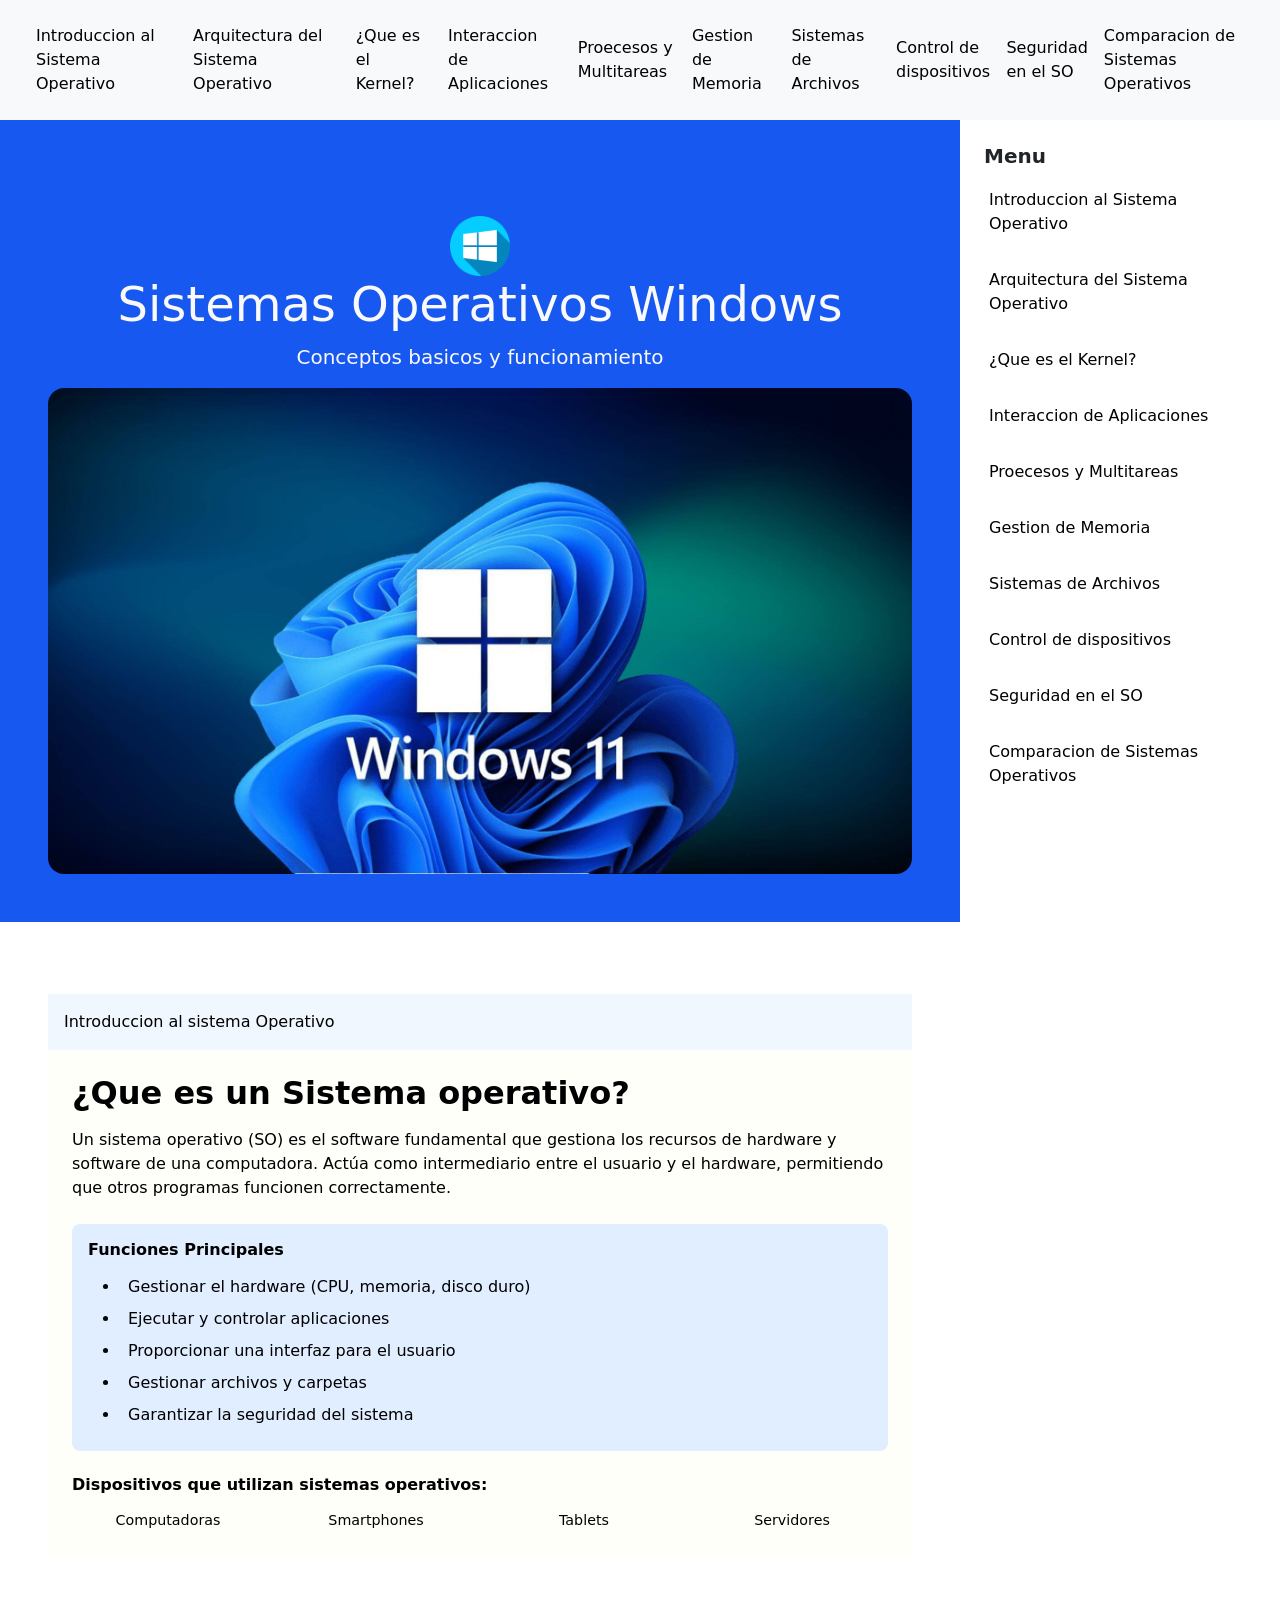
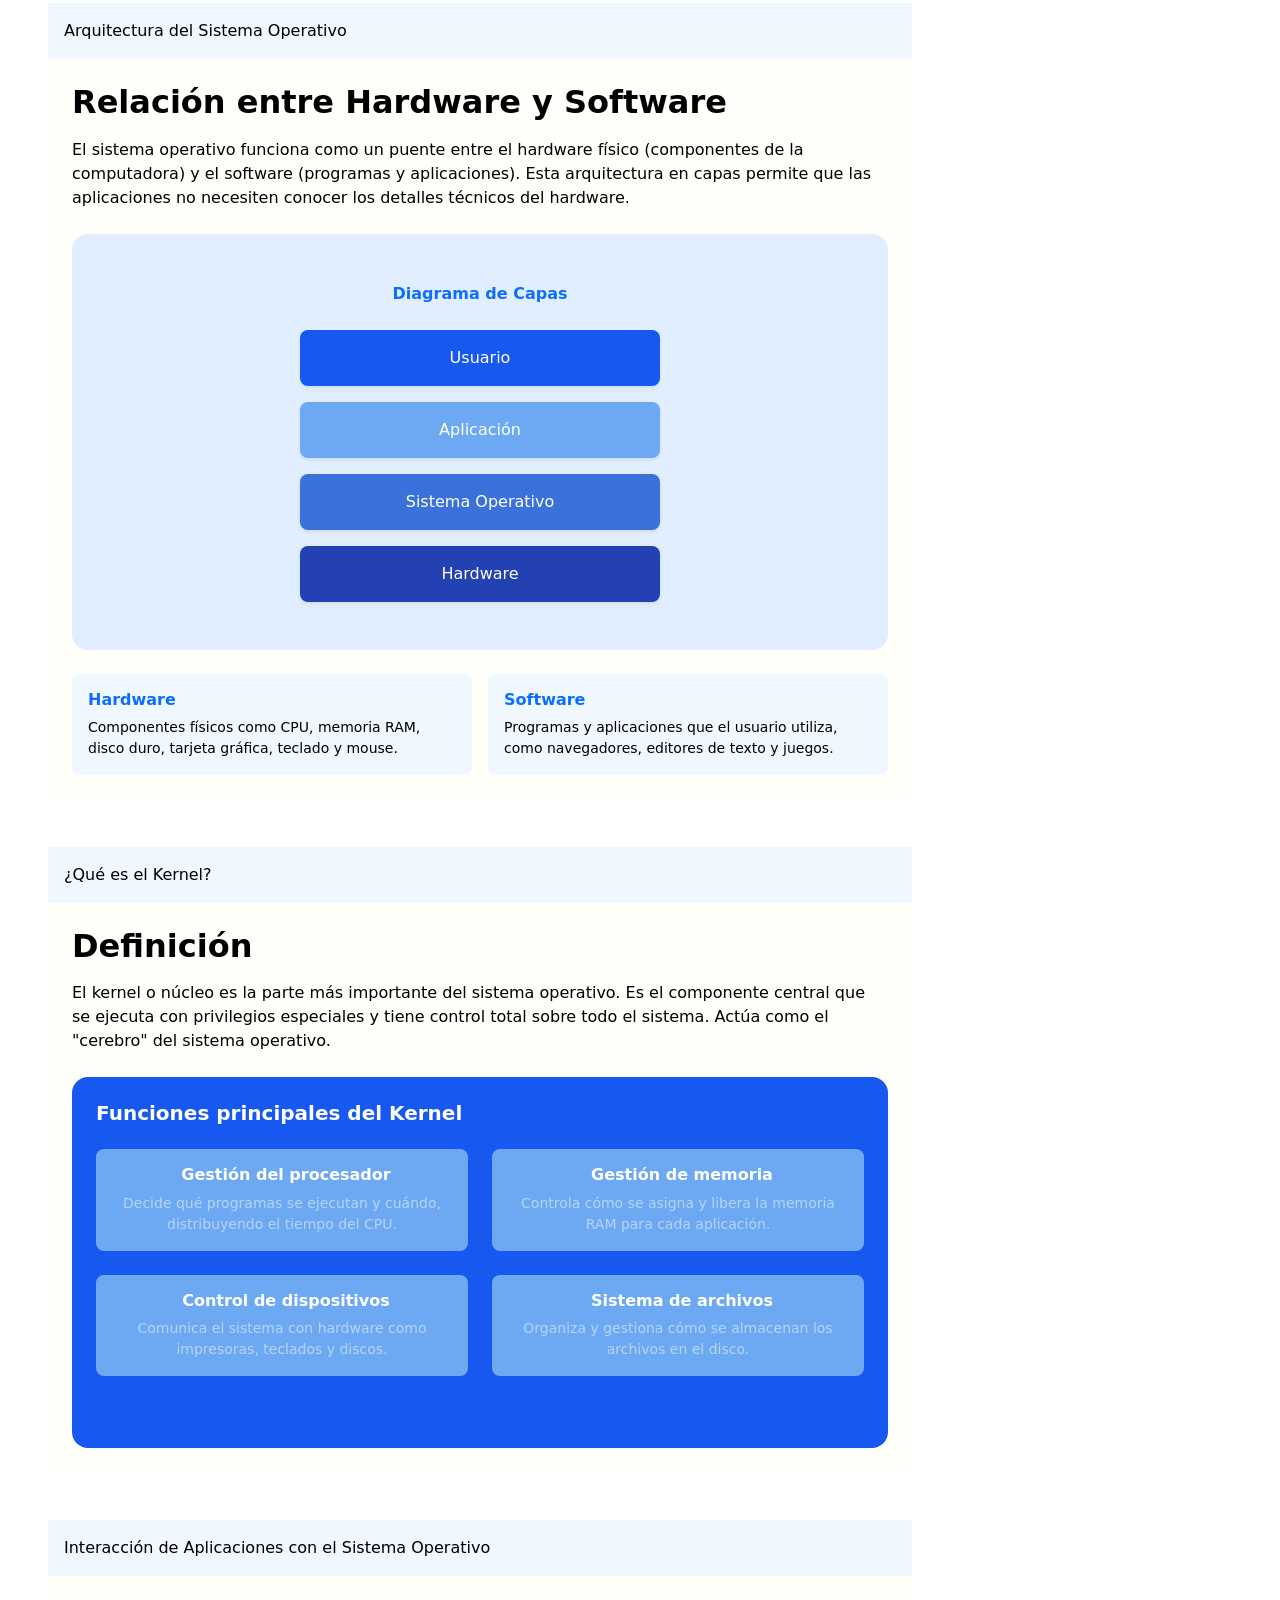
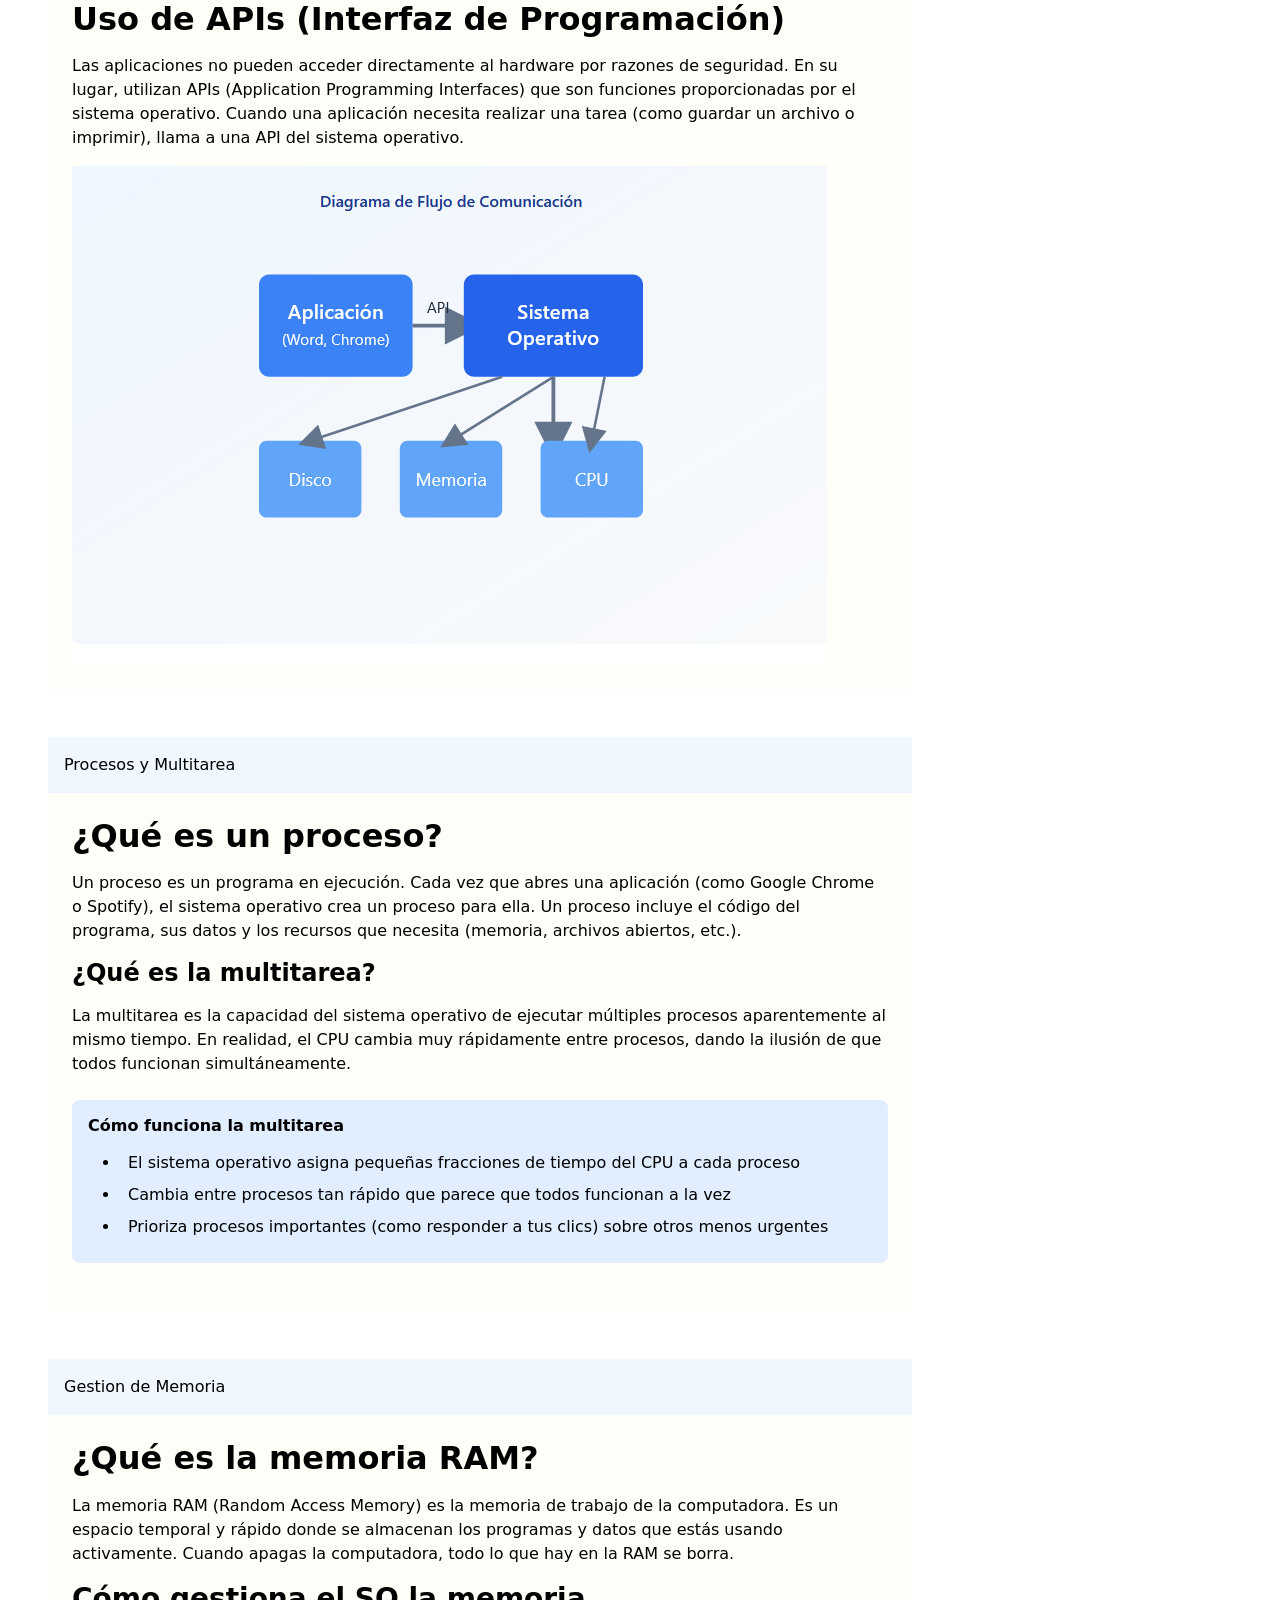
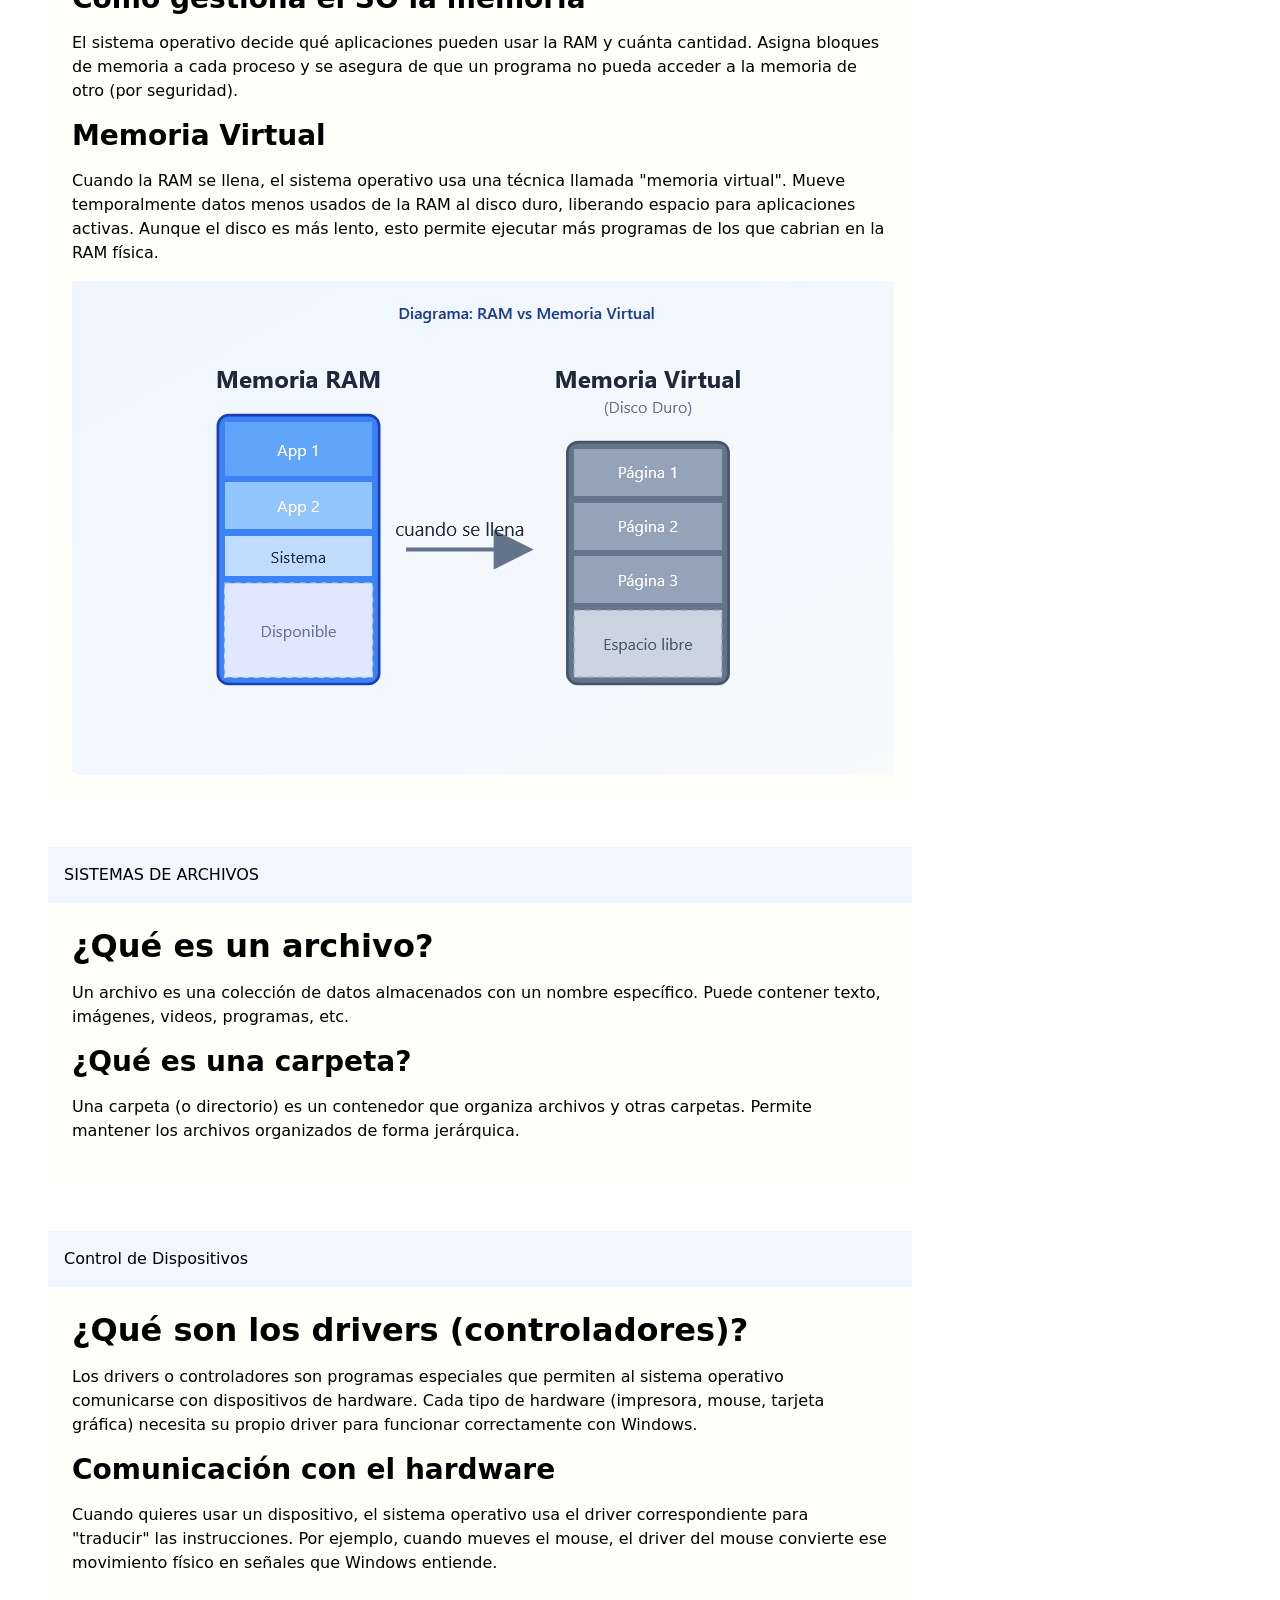
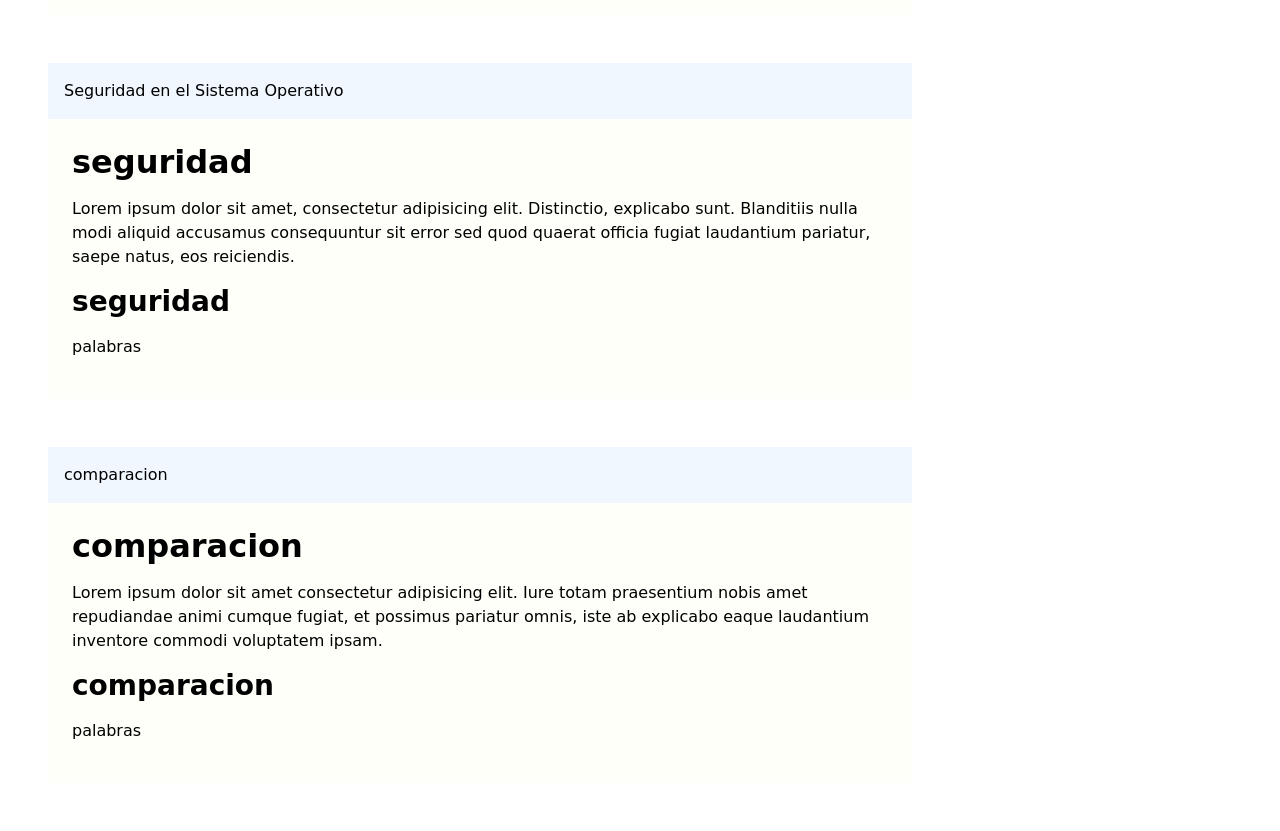
==== omega/index.html @ a830ed22 "Menus Se añadio un segundo menu para pantallas mas pequeñas" ====
<!doctype html>
<html lang="en">

<head>
    <meta charset="utf-8">
    <meta name="viewport" content="width=device-width, initial-scale=1">
    <title>Windows</title>
    <link rel="stylesheet" href="assets/bootstrap/css/bootstrap.min.css">
    <link rel="stylesheet" href="assets/css/main.css">
    <link rel="stylesheet" href="assets/aos/aos.css">
</head>

<body>

    <header>
        <nav id="navMobile" class="navbar navbar-expand-lg bg-body-tertiary">
            <div class="container-fluid">
                <a class="navbar-brand" href="#"></a>
                <button class="navbar-toggler" type="button" data-bs-toggle="collapse"
                    data-bs-target="#navbarNavAltMarkup" aria-controls="navbarNavAltMarkup" aria-expanded="false"
                    aria-label="Toggle navigation">
                    <span class="navbar-toggler-icon"></span>
                </button>
                <div class="collapse navbar-collapse" id="navbarNavAltMarkup">
                    <div class="navbar-nav">
                        <a class="nav-link custom-link" href="#introduccion">Introduccion al Sistema Operativo</a>
                        <a class=" nav-link custom-link" href="#arquitectura">Arquitectura del Sistema Operativo</a>
                        <a class="nav-link custom-link" href="#kernel">¿Que es el Kernel?</a>
                        <a class="nav-link custom-link" href="#Interaccion">Interaccion de Aplicaciones</a>
                        <a class="nav-link custom-link" href="#procesos">Proecesos y Multitareas</a>
                        <a class="nav-link custom-link" href="#gestion">Gestion de Memoria</a>
                        <a class="nav-link custom-link" href="#sistemas">Sistemas de Archivos</a>
                        <a class="nav-link custom-link" href="#control">Control de dispositivos</a>
                        <a class="nav-link custom-link" href="#seguridad">Seguridad en el SO</a>
                        <a class="nav-link custom-link" href="#comparacion">Comparacion de Sistemas Operativos</a>
                    </div>
                </div>
            </div>
        </nav>
    </header>

    <main>
        <section class="container-fluid p-0">
            <div class="row g-0">
                <div class="col-md-9">
                    <div class="main-content p-5">
                        <header class="mt-5 mb-3">
                            <img src="assets/img/icon-win11.png" width="60" alt="icono win11">
                            <h1 class="display-5 fw-normal">Sistemas Operativos Windows</h1>
                            <p class="lead">Conceptos basicos y funcionamiento</p>
                        </header>
                        <section>
                            <img src="assets/img/Titulo-win11.jpg" alt="Logotipo Windows 11"
                                class="img-fluid rounded-4">
                        </section>
                    </div>

                    <!--INTRODUCCION AL SISTEMA OPERATIVO-->
                    <div class="bg-white p-5">
                        <section id="introduccion" class="info-card rounded-4 mt-4" data-aos="fade-up">
                            <div class="card-header p-3">
                                <i class="bi bi-layers mb-2"></i><span class="fw-medium">Introduccion al sistema
                                    Operativo</span>
                            </div>

                            <div class="card-body p-4">
                                <h2 class="fw-bold mb-3">¿Que es un Sistema operativo?</h2>
                                <p>Un sistema operativo (SO) es el software fundamental que gestiona los recursos de
                                    hardware y software de una computadora. Actúa como intermediario entre el usuario y
                                    el
                                    hardware, permitiendo que otros programas funcionen correctamente.</p>

                                <div class="funciones-box rounded-3 p-3 my-4
                            ">
                                    <h3 class="h6 fw-bold">Funciones Principales</h3>
                                    <ul class="list mb-0 mt-3">
                                        <li class="mb-2"><i class="bi bi-circulo me-2"></i>Gestionar el hardware (CPU,
                                            memoria, disco duro)</li>
                                        <li class="mb-2"><i class="bi bi-circulo me-2"></i>Ejecutar y controlar
                                            aplicaciones
                                        </li>
                                        <li class="mb-2"><i class="bi bi-circulo me-2"></i>Proporcionar una interfaz
                                            para el
                                            usuario</li>
                                        <li class="mb-2"><i class="bi bi-circulo me-2"></i>Gestionar archivos y carpetas
                                        </li>
                                        <li class="mb-2"><i class="bi bi-circulo me-2"></i>Garantizar la seguridad del
                                            sistema</li>
                                    </ul>
                                </div>

                                <h3 class="h6 fw-bold mb-3">Dispositivos que utilizan sistemas operativos:</h3>
                                <div class="row g-3 text-center">
                                    <div class="col-3">
                                        <div class="device-card rounded-3">
                                            <i class="bi bi-pc-display"></i>
                                            <p class="small mb-0">Computadoras</p>
                                        </div>
                                    </div>

                                    <div class="col-3">
                                        <div class="device-card rounded-3">
                                            <i class="bi bi-bi-phoney"></i>
                                            <p class="small mb-0">Smartphones</p>
                                        </div>
                                    </div>

                                    <div class="col-3">
                                        <div class="device-card rounded-3">
                                            <i class="bi bi-bi-tablet"></i>
                                            <p class="small mb-0">Tablets</p>
                                        </div>
                                    </div>

                                    <div class="col-3">
                                        <div class="device-card rounded-3">
                                            <i class="bi bi-hdd-network"></i>
                                            <p class="small mb-0">Servidores</p>
                                        </div>
                                    </div>
                                </div>
                            </div>
                        </section>

                        <!--ARQUITECTURA DEL SISTEMA OPERATIVO-->
                        <section id="arquitectura" class="info-cad rounded-4 mt-5" data-aos="fade-down">
                            <div class="card-header p-3">
                                <i class="bi bi-cpu mb-2"></i>
                                <span class="fw-medium">Arquitectura del Sistema Operativo</span>
                            </div>

                            <div class="card-body p-4">
                                <h2 class="fw-bold mb-3">Relación entre Hardware y Software</h2>
                                <p>El sistema operativo funciona como un puente entre el hardware físico (componentes de
                                    la computadora) y el software (programas y aplicaciones). Esta arquitectura en capas
                                    permite que las aplicaciones no necesiten conocer los detalles técnicos del
                                    hardware.</p>

                                <div class="diagrama-box rounded-4 p-5 my-4 text-center">
                                    <p class="text-primary fw-bold mb-4">Diagrama de Capas</p>
                                    <div class="d-flex flex-column align-items-center">
                                        <div class="layer-box layer-usuario p-3 rounded-3 shadow-sm w-50">
                                            Usuario
                                        </div>
                                        <i class="bi bi-arrow-down my-2 fs-4 text-secondary"></i>

                                        <div class="layer-box layer-aplicacion p-3 rounded-3 shadow-sm w-50">
                                            Aplicación
                                        </div>
                                        <i class="bi bi-arrow-down my-2 fs-4 text-secondary"></i>

                                        <div class="layer-box layer-so p-3 rounded-3 shadow-sm w-50">
                                            Sistema Operativo
                                        </div>
                                        <i class="bi bi-arrow-down my-2 fs-4 text-secondary"></i>

                                        <div class="layer-box layer-hardware p-3 rounded-3 shadow-sm w-50">
                                            Hardware
                                        </div>
                                    </div>
                                </div>

                                <div class="row g-3">
                                    <div class="col-md-6">
                                        <div class="p-3 rounded-3 h-100" style="background-color: #f0f7ff;">
                                            <h4 class="h6 fw-bold text-primary">Hardware</h4>
                                            <p class="small mb-0">Componentes físicos como CPU, memoria RAM, disco duro,
                                                tarjeta gráfica, teclado y mouse.</p>
                                        </div>
                                    </div>
                                    <div class="col-md-6">
                                        <div class="p-3 rounded-3 h-100" style="background-color: #f0f7ff;">
                                            <h4 class="h6 fw-bold text-primary">Software</h4>
                                            <p class="small mb-0">Programas y aplicaciones que el usuario utiliza, como
                                                navegadores, editores de texto y juegos.</p>
                                        </div>
                                    </div>
                                </div>
                            </div>

                        </section>

                        <!--¿QUE ES EL KERNEL?-->
                        <section id="kernel" class="info-card rounded-4 mt-5" data-aos="fade-left">
                            <div class="card-header p-3">
                                <i class="bi bi-lightning-charge mb-2"></i>
                                <span class="fw-medium">¿Qué es el Kernel?</span>
                            </div>
                            <div class="card-body p-4">
                                <h2 class="fw-bold mb-3">Definición</h2>
                                <p>El kernel o núcleo es la parte más importante del sistema operativo. Es el componente
                                    central que se ejecuta con privilegios especiales y tiene control total sobre todo
                                    el sistema. Actúa como el "cerebro" del sistema operativo.</p>

                                <div class="kernel-container rounded-4 p-4 mt-4">
                                    <h3 class="h5 text-white fw-bold mb-4">Funciones principales del Kernel</h3>

                                    <div class="row g-4">
                                        <div class="col-md-6 mb-4">
                                            <div class="kernel-item rounded-3 p-3 h-100">
                                                <h4 class="h6 fw-bold text-white">
                                                    <i class="bi bi-wrench-adjustable me-2"></i>Gestión del procesador
                                                </h4>
                                                <p class="small text-white-50 mb-0">Decide qué programas se ejecutan y
                                                    cuándo, distribuyendo el tiempo del CPU.</p>
                                            </div>
                                        </div>


                                        <div class="col-md-6 mb-4">
                                            <div class="kernel-item rounded-3 p-3 h-100">
                                                <h4 class="h6 fw-bold text-white">
                                                    <i class="bi bi-memory me-2"></i>Gestión de memoria
                                                </h4>
                                                <p class="small text-white-50 mb-0">Controla cómo se asigna y libera
                                                    la memoria RAM para cada aplicación.</p>
                                            </div>
                                        </div>
                                    </div>

                                    <div class="row g-4">
                                        <div class="col-md-6 mb-4">
                                            <div class="kernel-item rounded-3 p-3 h-100">
                                                <h4 class="h6 fw-bold text-white">
                                                    <i class="bi bi-plug me-2"></i>Control de dispositivos
                                                </h4>
                                                <p class="small text-white-50 mb-0">Comunica el sistema con hardware
                                                    como impresoras, teclados y discos.</p>
                                            </div>
                                        </div>

                                        <div class="col-md-6 mb-4">
                                            <div class="kernel-item rounded-3 p-3 h-100">
                                                <h4 class="h6 fw-bold text-white">
                                                    <i class="bi bi-folder me-2"></i>Sistema de archivos
                                                </h4>
                                                <p class="small text-white-50 mb-0">Organiza y gestiona cómo se
                                                    almacenan los archivos en el disco.</p>
                                            </div>
                                        </div>
                                        <div>
                                        </div>
                                    </div>
                                </div>
                        </section>

                        <!--INTERACCION DE APLICACIONES-->
                        <section id="Interaccion" class="info-card rounded-4 mt-5" data-aos="fade-right">
                            <div class="card-header p-3">
                                <i class="bi bi-lightning-charge mb-2"></i>
                                <span class="fw-medium">Interacción de Aplicaciones con el Sistema Operativo</span>
                            </div>
                            <div class="card-body p-4">
                                <h2 class="fw-bold mb-3">Uso de APIs (Interfaz de Programación)</h2>
                                <p>Las aplicaciones no pueden acceder directamente al hardware por razones de seguridad.
                                    En su lugar, utilizan APIs (Application Programming Interfaces) que son funciones
                                    proporcionadas por el sistema operativo. Cuando una aplicación necesita realizar una
                                    tarea (como guardar un archivo o imprimir), llama a una API del sistema operativo.
                                </p>
                                <img src="assets/img/Diagrama.png" alt="Diagrama de flujo">
                            </div>
                        </section>

                        <!--PROCESOS Y MULTITAREAS-->
                        <section id="procesos" class="info-card rounded-4 mt-5" data-aos="fade-up">
                            <div class="card-header p-3">
                                <i class="bi bi-lightning-charge mb-2"></i>
                                <span class="fw-medium">Procesos y Multitarea</span>
                            </div>
                            <div class="card-body p-4">
                                <h2 class="fw-bold mb-3">¿Qué es un proceso?</h2>
                                <p>Un proceso es un programa en ejecución. Cada vez que abres una aplicación (como
                                    Google Chrome o Spotify), el sistema operativo crea un proceso para ella. Un proceso
                                    incluye el código del programa, sus datos y los recursos que necesita (memoria,
                                    archivos abiertos, etc.).
                                </p>
                                <h2 class="h4 fw-bold mb-3">¿Qué es la multitarea?</h2>
                                <p>La multitarea es la capacidad del sistema operativo de ejecutar múltiples procesos
                                    aparentemente al mismo tiempo. En realidad, el CPU cambia muy rápidamente entre
                                    procesos, dando la ilusión de que todos funcionan simultáneamente.
                                </p>
                                <div class="funciones-box rounded-3 p-3 my-4
                            ">
                                    <h3 class="h6 fw-bold">Cómo funciona la multitarea</h3>
                                    <ul class="list mb-0 mt-3">
                                        <li class="mb-2"><i class="bi bi-circulo me-2"></i>El sistema operativo asigna
                                            pequeñas fracciones de tiempo del CPU a cada proceso</li>
                                        <li class="mb-2"><i class="bi bi-circulo me-2"></i>Cambia entre procesos tan
                                            rápido que parece que todos funcionan a la vez
                                        </li>
                                        <li class="mb-2"><i class="bi bi-circulo me-2"></i>Prioriza procesos importantes
                                            (como responder a tus clics) sobre otros menos urgentes</li>
                                    </ul>
                                </div>
                            </div>
                        </section>

                        <!--GESTION DE MEMORIA-->
                        <section id="gestion" class="info-card rounded-4 mt-5" data-aos="fade-down">
                            <div class="card-header p-3">
                                <i class="bi bi-lightning-charge mb-2"></i>
                                <span class="fw-medium">Gestion de Memoria</span>
                            </div>

                            <div class="card-body p-4">
                                <h2 class="fw-bold mb-3">¿Qué es la memoria RAM?</h2>
                                <p>La memoria RAM (Random Access Memory) es la memoria de trabajo de la computadora. Es
                                    un espacio temporal y rápido donde se almacenan los programas y datos que estás
                                    usando activamente. Cuando apagas la computadora, todo lo que hay en la RAM se
                                    borra.
                                </p>
                                <h2 class=" h3 fw-bold mb-3">Cómo gestiona el SO la memoria</h2>
                                <p>El sistema operativo decide qué aplicaciones pueden usar la RAM y cuánta cantidad.
                                    Asigna bloques de memoria a cada proceso y se asegura de que un programa no pueda
                                    acceder a la memoria de otro (por seguridad).
                                </p>
                                <h2 class=" h3 fw-bold mb-3">Memoria Virtual</h2>
                                <p>Cuando la RAM se llena, el sistema operativo usa una técnica llamada "memoria
                                    virtual". Mueve temporalmente datos menos usados de la RAM al disco duro, liberando
                                    espacio para aplicaciones activas. Aunque el disco es más lento, esto permite
                                    ejecutar más programas de los que cabrian en la RAM física.</p>
                                <img src="assets/img/Diagrama de ram.png" alt="Diagrama de ram vs memoria virtual">
                            </div>

                        </section>

                        <!--SISTEMAS DE ARCHIVOS-->
                        <section id="sistemas" class="info-card rounded-4 mt-5" data-aos="fade-left">
                            <div class="card-header p-3">
                                <i class="bi bi-lightning-charge mb-2"></i>
                                <span class="fw-medium">SISTEMAS DE ARCHIVOS</span>
                            </div>

                            <div class="card-body p-4">
                                <h2 class="fw-bold mb-3">¿Qué es un archivo?</h2>
                                <p>Un archivo es una colección de datos almacenados con un nombre específico. Puede
                                    contener texto, imágenes, videos, programas, etc.</p>
                                <h2 class="h3 fw-bold mb-3">¿Qué es una carpeta?</h2>
                                <p>Una carpeta (o directorio) es un contenedor que organiza archivos y otras
                                    carpetas. Permite mantener los archivos organizados de forma jerárquica.
                                </p>
                            </div>
                        </section>

                        <!--CONTROL DE DISPOSITIVOS-->
                        <section id="control" class="info-card rounded-4 mt-5" data-aos="fade-right">
                            <div class="card-header p-3">
                                <i class="bi bi-lightning-charge mb-2"></i>
                                <span class="fw-medium">Control de Dispositivos</span>
                            </div>

                            <div class="card-body p-4">
                                <h2 class="fw-bold mb-3">¿Qué son los drivers (controladores)?</h2>
                                <p>Los drivers o controladores son programas especiales que permiten al sistema
                                    operativo comunicarse con dispositivos de hardware. Cada tipo de hardware
                                    (impresora, mouse, tarjeta gráfica) necesita su propio driver para funcionar
                                    correctamente con Windows.</p>
                                <h2 class="h3 fw-bold mb-3">Comunicación con el hardware</h2>
                                <p>Cuando quieres usar un dispositivo, el sistema operativo usa el driver
                                    correspondiente para "traducir" las instrucciones. Por ejemplo, cuando mueves el
                                    mouse, el driver del mouse convierte ese movimiento físico en señales que
                                    Windows entiende.
                                </p>
                            </div>
                        </section>

                        <!--SEGURIDAD EN SO-->
                        <section id="seguridad" class="info-card rounded-4 mt-5" data-aos="fade-up">
                            <header class="card-header p-3">
                                <i class="bi bi-lightning-charge mb-2"></i>
                                <span class="fw-medium">Seguridad en el Sistema Operativo</span>
                            </header>

                            <div class="card-body p-4">
                                <h2 class="fw-bold mb-3">seguridad</h2>
                                <p>Lorem ipsum dolor sit amet, consectetur adipisicing elit. Distinctio, explicabo sunt.
                                    Blanditiis nulla modi aliquid accusamus consequuntur sit error sed quod quaerat
                                    officia fugiat laudantium pariatur, saepe natus, eos reiciendis.</p>
                                <h2 class="h3 fw-bold mb-3">seguridad</h2>
                                <p>palabras</p>

                        </section>

                        <!--COMPARACION DE SISTEMAS OPERATIVOS-->
                        <section id="comparacion" class="info-card rounded-4 mt-5" data-aos="fade-down">
                            <div class="card-header p-3">
                                <i class="bi bi-lightning-charge mb-2"></i>
                                <span class="fw-medium">comparacion</span>
                            </div>

                            <div class="card-body p-4">
                                <h2 class="fw-bold mb-3">comparacion</h2>
                                <p>Lorem ipsum dolor sit amet consectetur adipisicing elit. Iure totam praesentium nobis
                                    amet repudiandae animi cumque fugiat, et possimus pariatur omnis, iste ab explicabo
                                    eaque laudantium inventore commodi voluptatem ipsam.</p>
                                <h2 class="h3 fw-bold mb-3">comparacion</h2>
                                <p>palabras</p>
                        </section>
                    </div>

                </div>


                <aside id="desknav" class="col-md-3 sidebar-nav bg-white p-4">
                    <h5 class="fw-bold mb-1">Menu</h5>

                    <nav class="nav flex-column">
                        <a class="nav-link custom-link" href="#introduccion">Introduccion al Sistema Operativo</a>
                        <a class=" nav-link custom-link" href="#arquitectura">Arquitectura del Sistema Operativo</a>
                        <a class="nav-link custom-link" href="#kernel">¿Que es el Kernel?</a>
                        <a class="nav-link custom-link" href="#Interaccion">Interaccion de Aplicaciones</a>
                        <a class="nav-link custom-link" href="#procesos">Proecesos y Multitareas</a>
                        <a class="nav-link custom-link" href="#gestion">Gestion de Memoria</a>
                        <a class="nav-link custom-link" href="#sistemas">Sistemas de Archivos</a>
                        <a class="nav-link custom-link" href="#control">Control de dispositivos</a>
                        <a class="nav-link custom-link" href="#seguridad">Seguridad en el SO</a>
                        <a class="nav-link custom-link" href="#comparacion">Comparacion de Sistemas Operativos</a>
                    </nav>
                </aside>
            </div>
        </section>
    </main>
    <script src="assets/bootstrap/js/bootstrap.bundle.min.js"></script>
    <script src="assets/aos/aos.js"></script>
    <script>
        AOS.init();
    </script>
</body>

</html>
---- omega/assets/css/main.css ----
:root {
    --color-fondo: #1758F1;
    --color-blanco: #fffffa;
    --color-titulos: #faf9f9;
    --color-texto: #000000;
    --color-fondo-texto: #f0f7ff;
    --color-azul-claro: #e0eeff;
    --color-azul-medio: #6da9f2;
    --color-azul-fuerte: #3b71db;
    --color-azul-oscuro: #2441b3;
}

.main-content {
    background-color: var(--color-fondo);
    color: var(--color-titulos);
    text-align: center;
}

.sidebar-nav {
    height: 100vh;
    position: sticky;
    top: 0;
    overflow-y: auto;
    border-left: 1px;
    padding-left: 1.5rem;
}

/*Diseño del Menu lateral*/
.custom-link {
    color: var(--color-texto);
    font-size: 1rem;
    padding: 16px 5px;
    display: flex;
    align-items: center;
    border-radius: 8px;
}

.navMobile {
    display: none;
}

@media(max-width:576px){
    #desknav {
        display: none;
    }

    .navMobile {
        display: block;
    }
}

.custom-link:hover {
    background-color: var(--color-fondo);
    color: var(--color-blanco);
}

/*Diseño de Introduccion al Sistema Operativo*/

.card-body {
    background-color: var(--color-blanco);
    color: var(--color-texto);
}

.card-header {
    background-color: var(--color-fondo-texto);
    color: var(--color-texto);
    border-bottom: 1px;
}

.funciones-box {
    background-color: var(--color-azul-claro);
    border: 1px;
}

.device-card {
    transform: scale(1.02);
}

.device-card:hover {
    transform: translateY(-5px);
}

/*Diseño de Arquitectura del Sistema Operativo*/

.diagrama-box {
    background-color: var(--color-azul-claro);
}

.layer-box {
    color: var(--color-blanco);
    font-weight: 500;
    transition: transform 0.2s;
}

.layer-usuario {
    background-color: var(--color-fondo);
}

.layer-aplicacion {
    background-color: var(--color-azul-medio);
}

.layer-so {
    background-color: var(--color-azul-fuerte);
}

.layer-hardware {
    background-color: var(--color-azul-oscuro);
}

.layer-box:hover {
    transform: scale(1.02);
}

/*Diseño del Kernel*/
.kernel-container {
    background-color: var(--color-fondo);
}

.kernel-item {
    background-color: var(--color-azul-medio);
    border: 1px;
    transition: background 0.3s;
    color: var(--color-blanco);
    text-align: center;
}

.kernel-item:hover {
    background-color: rgba(255, 255, 255, 0.15);
}
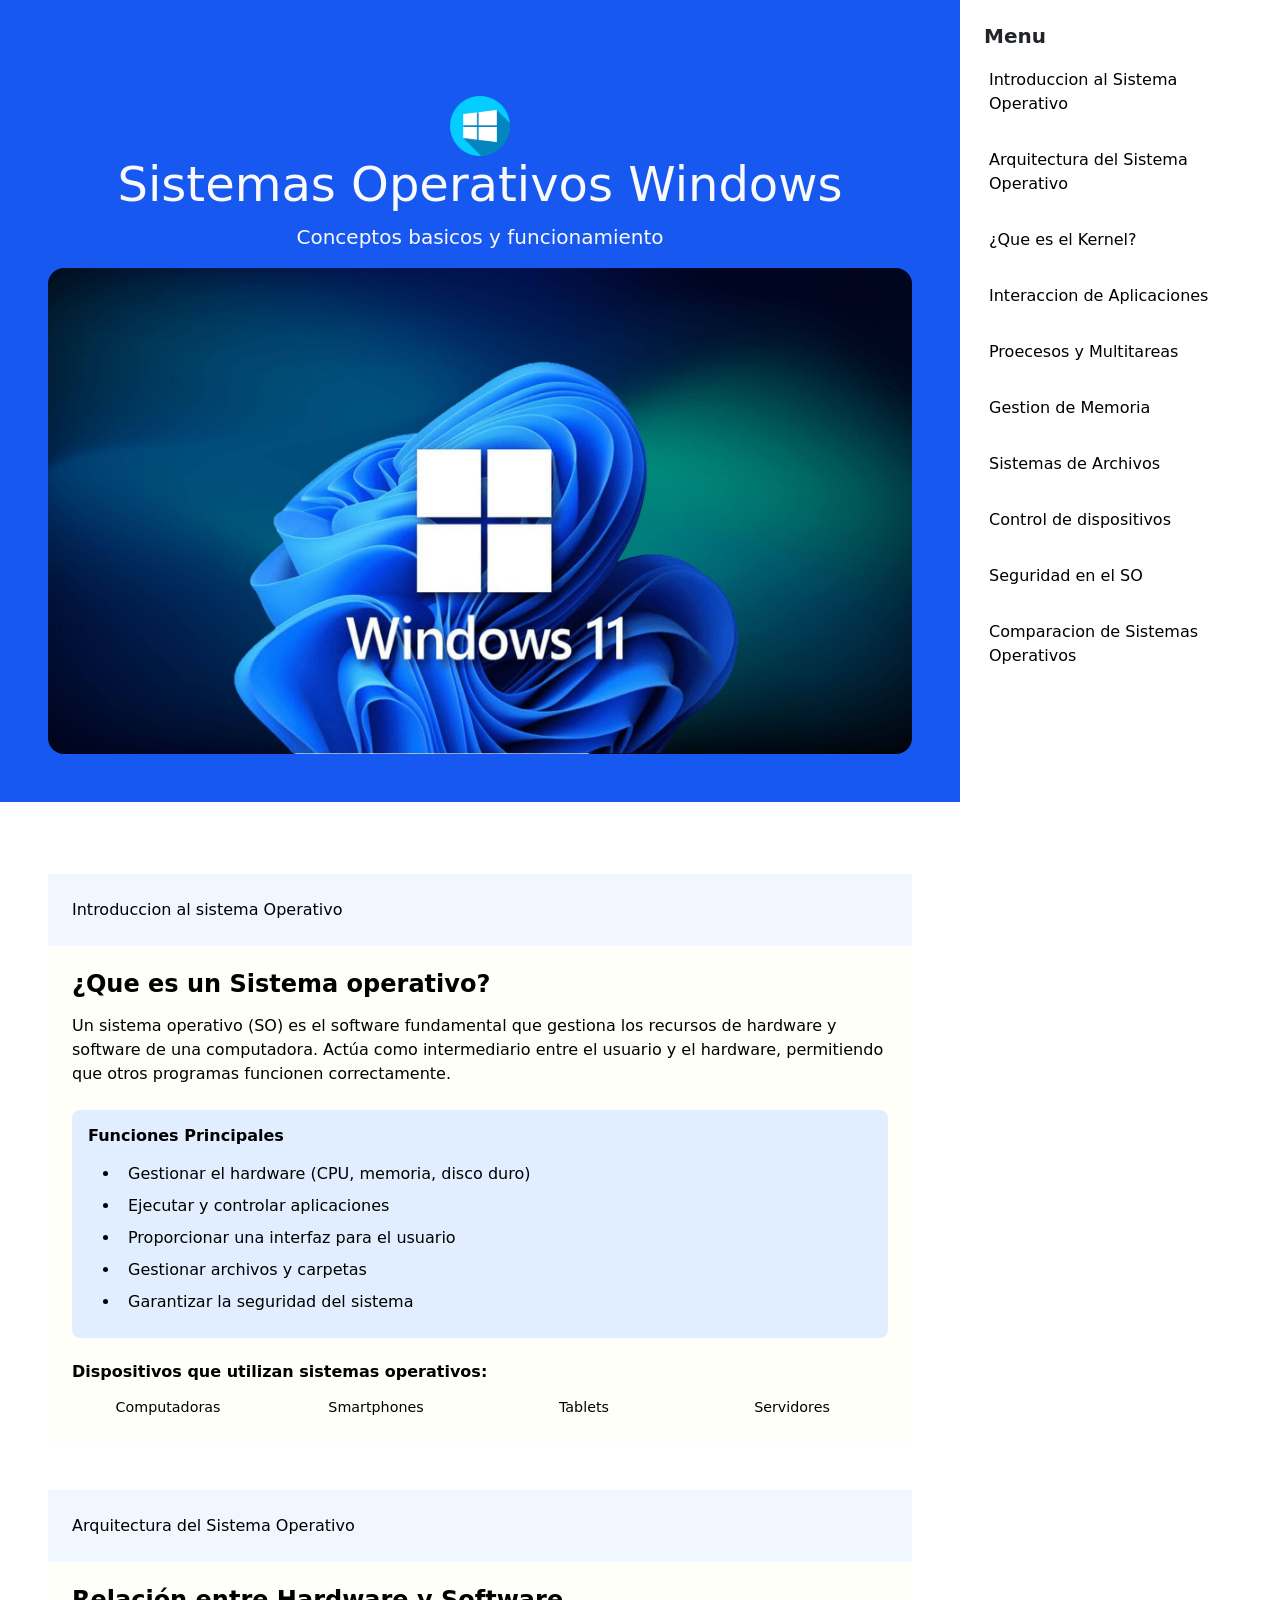
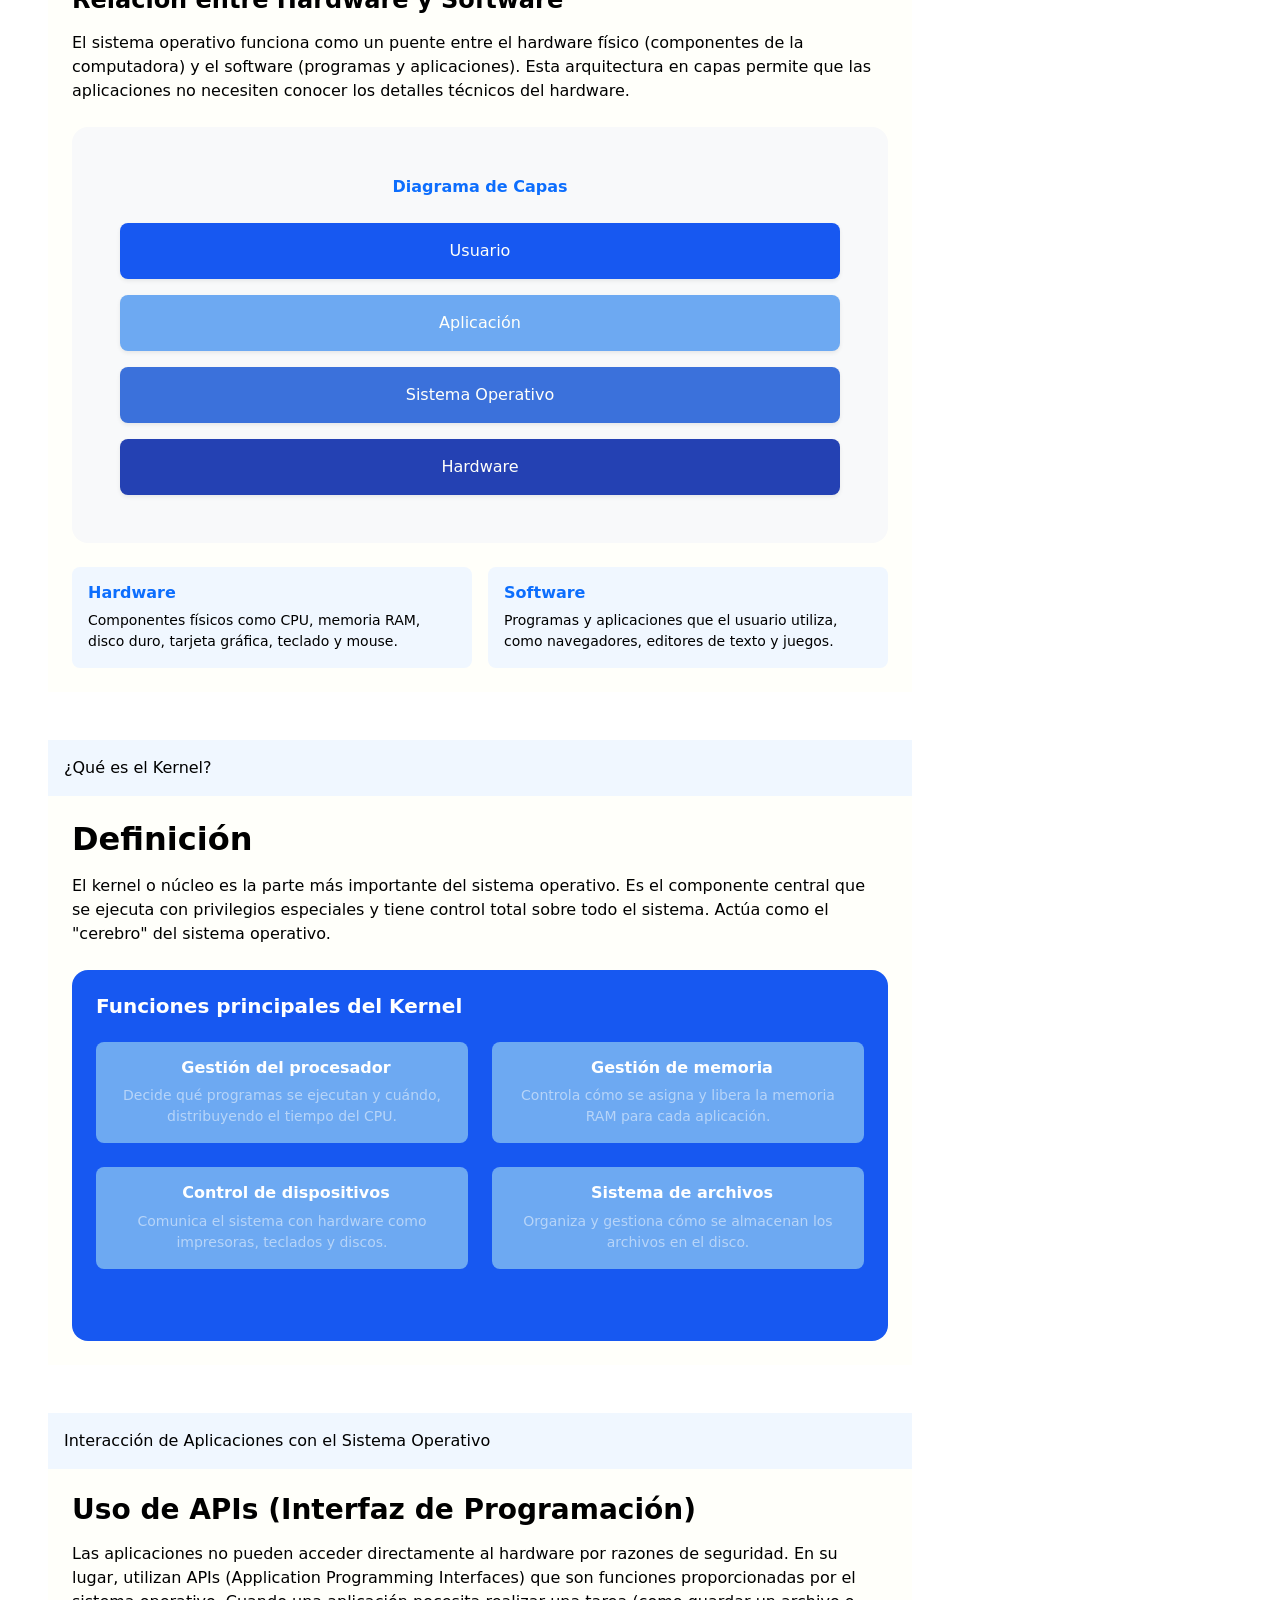
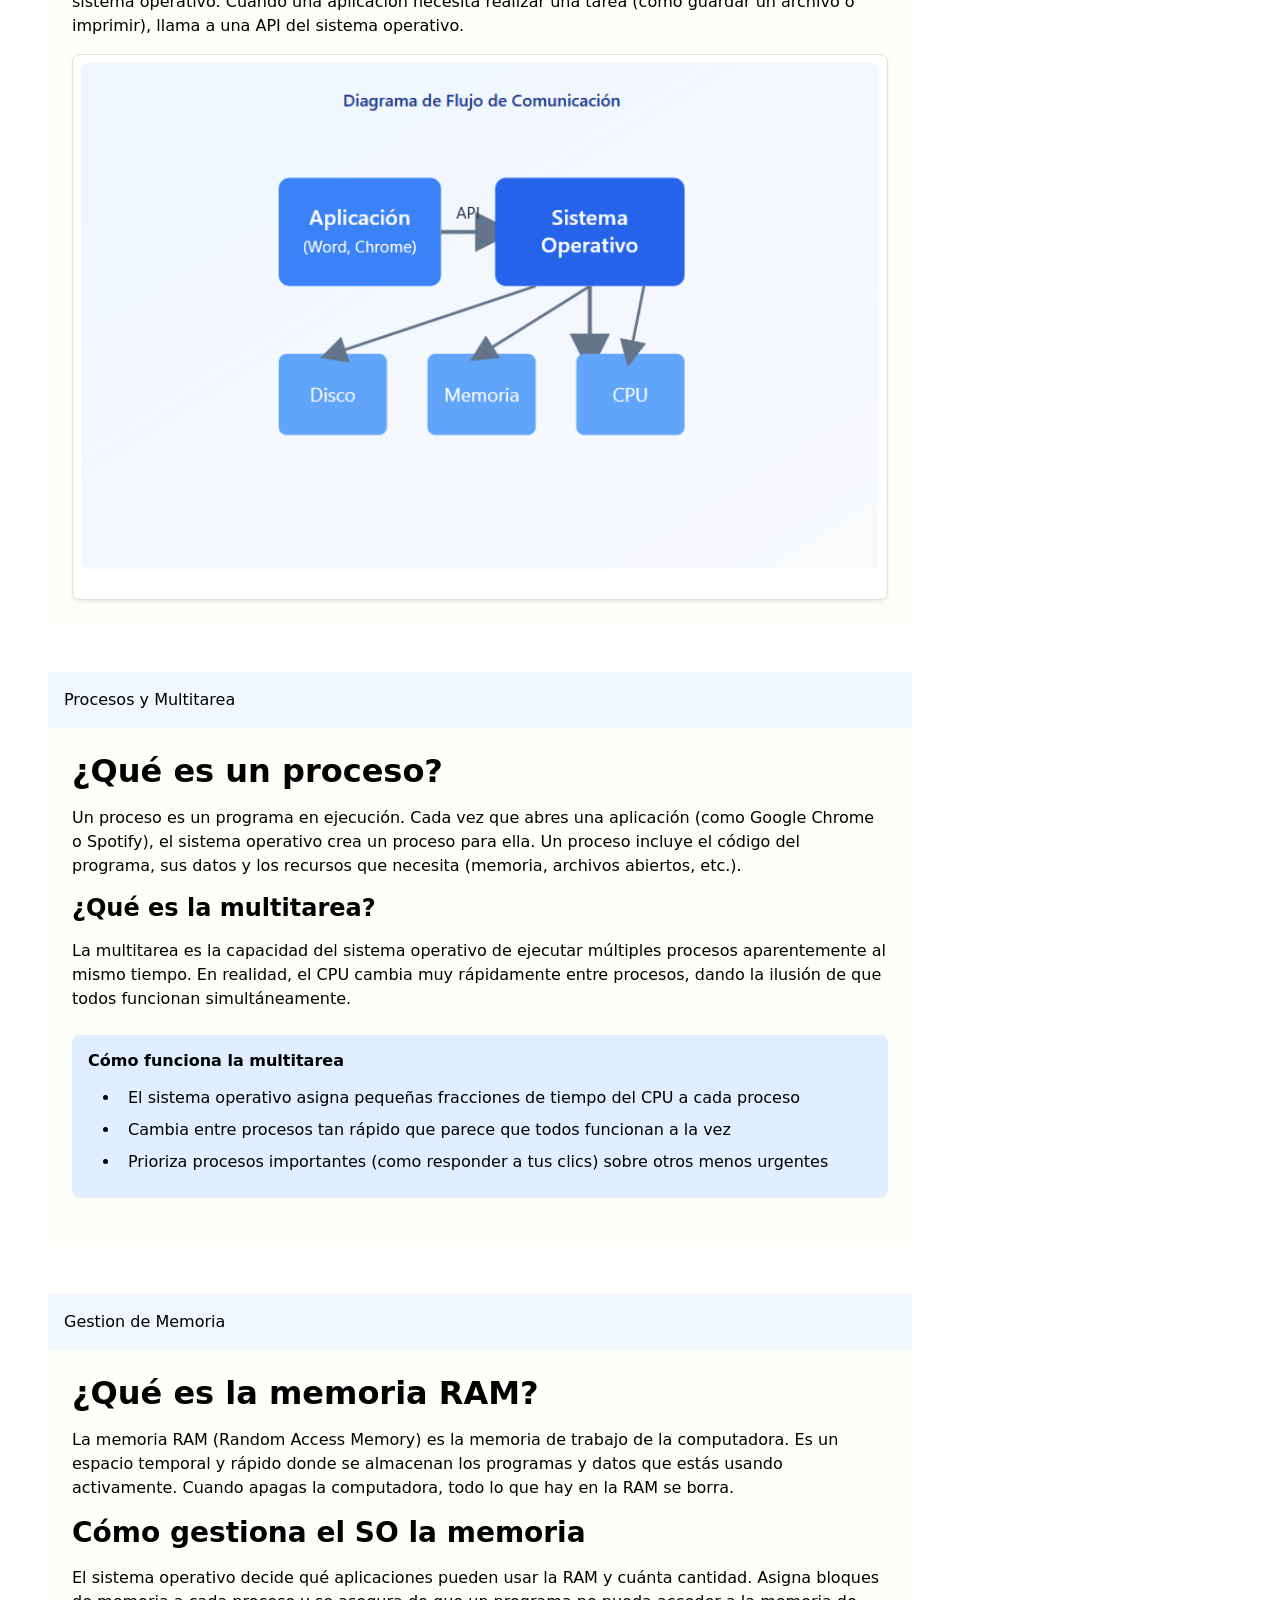
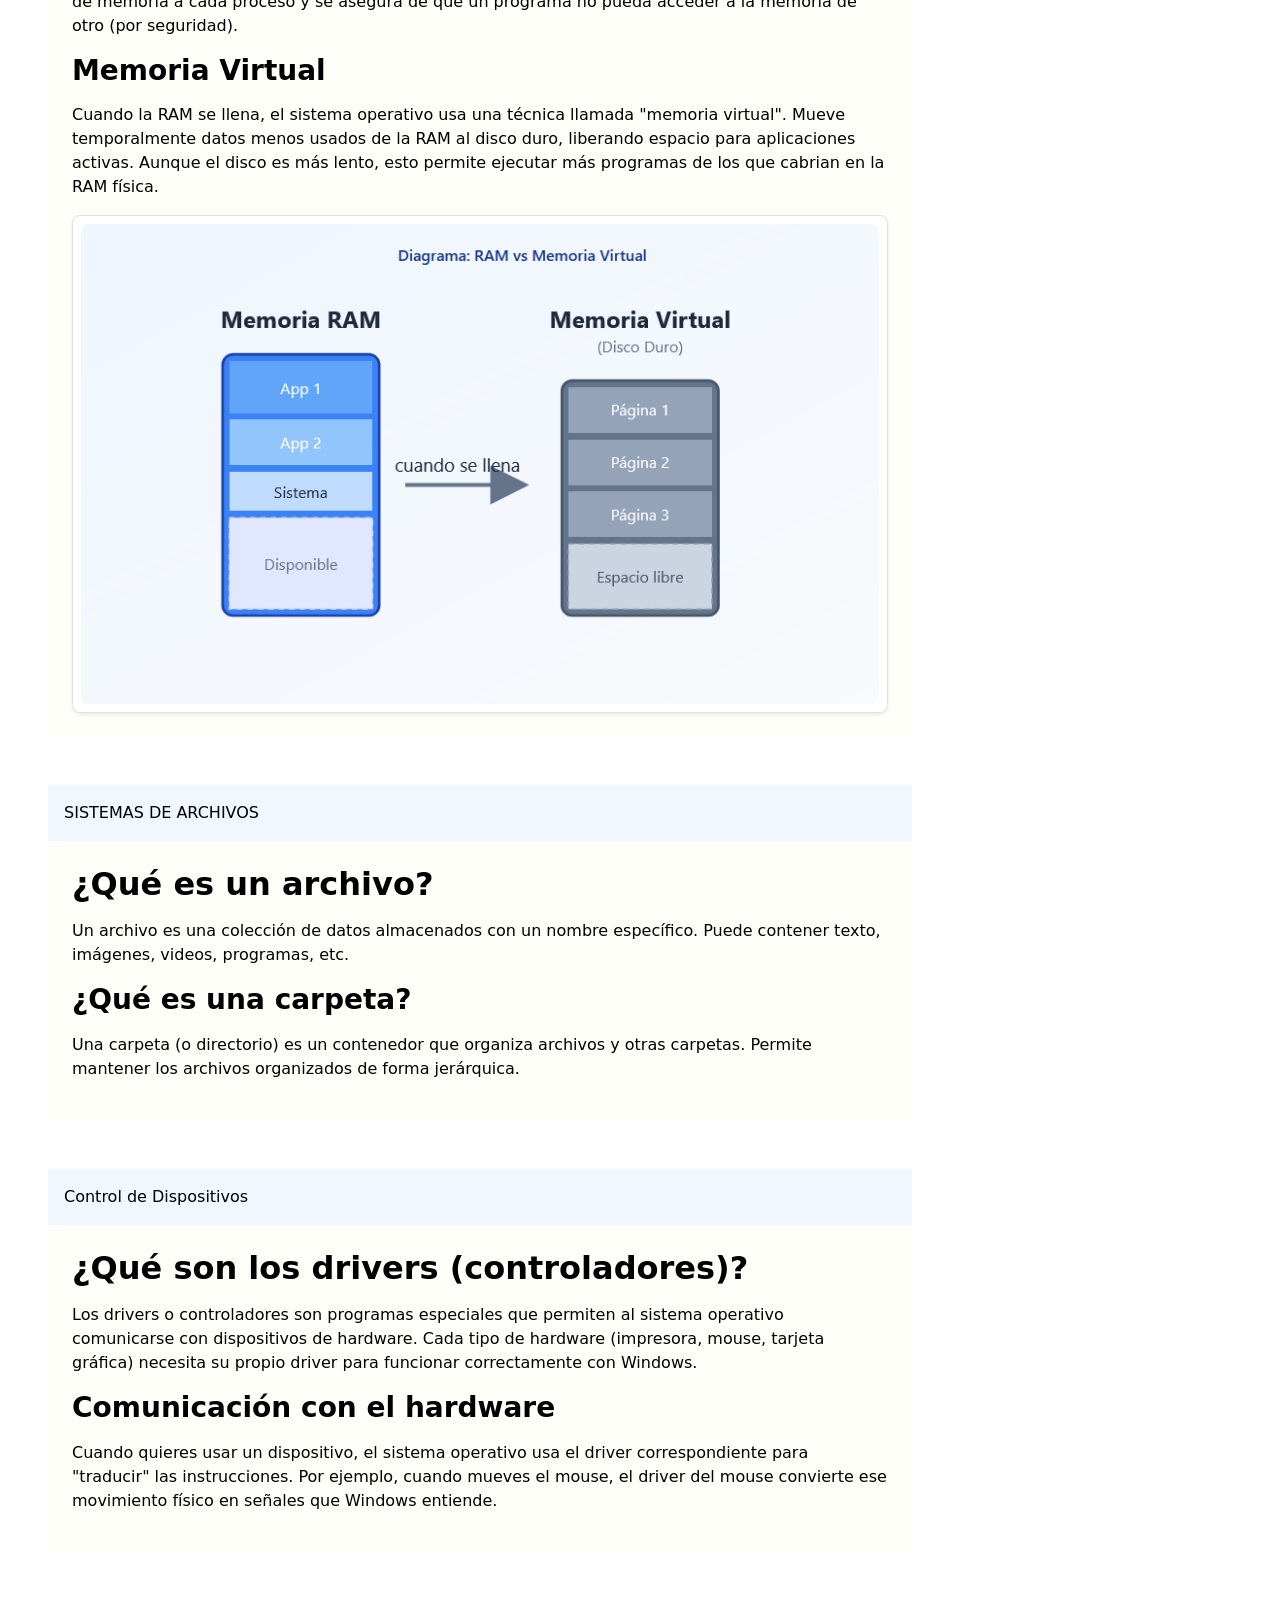
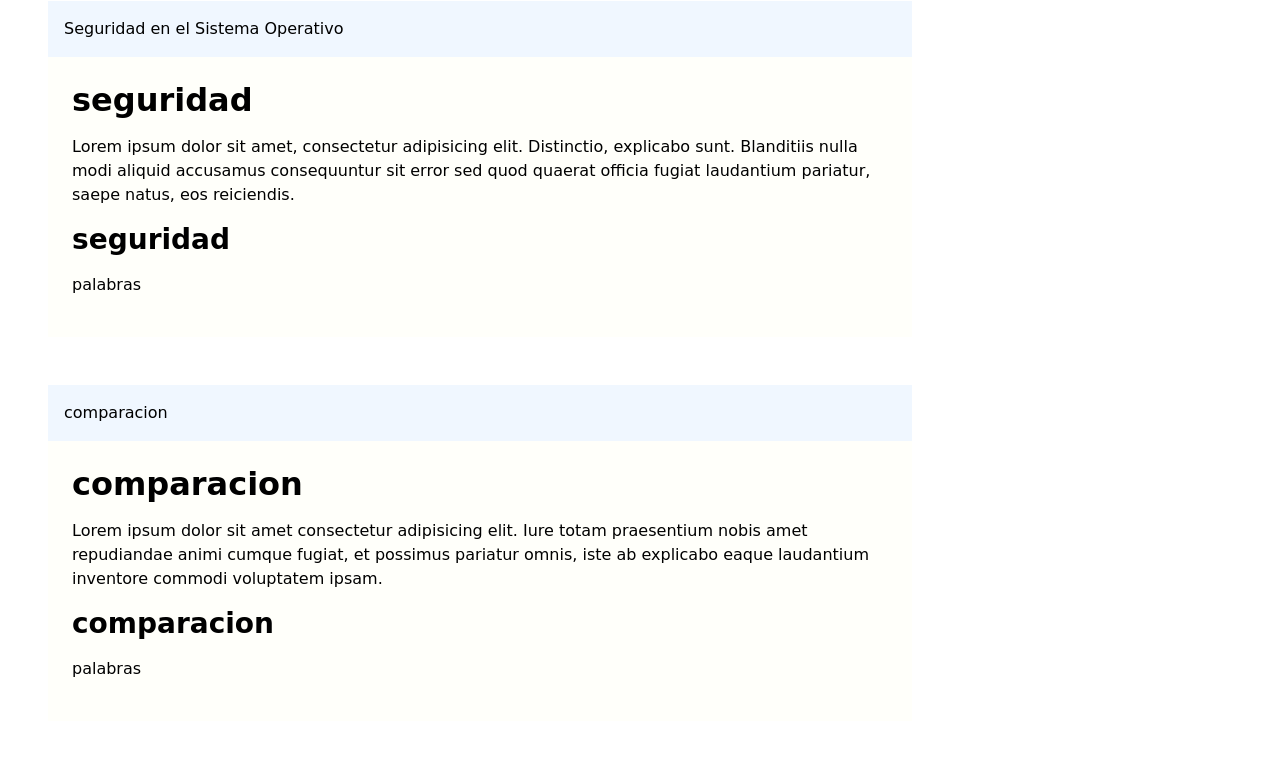
==== commit a98130bc: "Imagenes Responsivas Se hicieron ajustes en imagenes y cuadros para hacerlos mas responsivos en pant" ====
--- a/omega/index.html
+++ b/omega/index.html
@@ -11,7 +11,7 @@
 </head>
 
 <body>
-
+    <!--Menu para pantallas pequeñas-->
     <header>
         <nav id="navMobile" class="navbar navbar-expand-lg bg-body-tertiary">
             <div class="container-fluid">
@@ -58,13 +58,13 @@
                     <!--INTRODUCCION AL SISTEMA OPERATIVO-->
                     <div class="bg-white p-5">
                         <section id="introduccion" class="info-card rounded-4 mt-4" data-aos="fade-up">
-                            <div class="card-header p-3">
+                            <div class="card-header p-3 p-md-4">
                                 <i class="bi bi-layers mb-2"></i><span class="fw-medium">Introduccion al sistema
                                     Operativo</span>
                             </div>
 
-                            <div class="card-body p-4">
-                                <h2 class="fw-bold mb-3">¿Que es un Sistema operativo?</h2>
+                            <div class="card-body p-3 p-md-4">
+                                <h2 class="fw-bold mb-3 fs-4 fs-md-2">¿Que es un Sistema operativo?</h2>
                                 <p>Un sistema operativo (SO) es el software fundamental que gestiona los recursos de
                                     hardware y software de una computadora. Actúa como intermediario entre el usuario y
                                     el
@@ -90,29 +90,29 @@
                                 </div>
 
                                 <h3 class="h6 fw-bold mb-3">Dispositivos que utilizan sistemas operativos:</h3>
-                                <div class="row g-3 text-center">
-                                    <div class="col-3">
+                                <div class="row g-2 g-md-3 text-center">
+                                    <div class="col-6 col-md-3">
                                         <div class="device-card rounded-3">
                                             <i class="bi bi-pc-display"></i>
                                             <p class="small mb-0">Computadoras</p>
                                         </div>
                                     </div>
 
-                                    <div class="col-3">
+                                    <div class="col-6 col-md-3">
                                         <div class="device-card rounded-3">
-                                            <i class="bi bi-bi-phoney"></i>
+                                            <i class="bi bi-bi-phone"></i>
                                             <p class="small mb-0">Smartphones</p>
                                         </div>
                                     </div>
 
-                                    <div class="col-3">
+                                    <div class="col-6 col-md-3">
                                         <div class="device-card rounded-3">
                                             <i class="bi bi-bi-tablet"></i>
                                             <p class="small mb-0">Tablets</p>
                                         </div>
                                     </div>
 
-                                    <div class="col-3">
+                                    <div class="col-6 col-md-3">
                                         <div class="device-card rounded-3">
                                             <i class="bi bi-hdd-network"></i>
                                             <p class="small mb-0">Servidores</p>
@@ -123,52 +123,52 @@
                         </section>
 
                         <!--ARQUITECTURA DEL SISTEMA OPERATIVO-->
-                        <section id="arquitectura" class="info-cad rounded-4 mt-5" data-aos="fade-down">
-                            <div class="card-header p-3">
+                        <section id="arquitectura" class="info-card rounded-4 mt-5" data-aos="fade-down">
+                            <div class="card-header p-3 p-md-4">
                                 <i class="bi bi-cpu mb-2"></i>
                                 <span class="fw-medium">Arquitectura del Sistema Operativo</span>
                             </div>
 
-                            <div class="card-body p-4">
-                                <h2 class="fw-bold mb-3">Relación entre Hardware y Software</h2>
+                            <div class="card-body p-4 p-md-4">
+                                <h2 class="fw-bold mb-3 fs-4 fs-md-2">Relación entre Hardware y Software</h2>
                                 <p>El sistema operativo funciona como un puente entre el hardware físico (componentes de
                                     la computadora) y el software (programas y aplicaciones). Esta arquitectura en capas
                                     permite que las aplicaciones no necesiten conocer los detalles técnicos del
                                     hardware.</p>
 
-                                <div class="diagrama-box rounded-4 p-5 my-4 text-center">
+                                <div class="diagrama-box rounded-4 p-3 p-md-5 my-4 text-center bg-light">
                                     <p class="text-primary fw-bold mb-4">Diagrama de Capas</p>
                                     <div class="d-flex flex-column align-items-center">
-                                        <div class="layer-box layer-usuario p-3 rounded-3 shadow-sm w-50">
+                                        <div class="layer-box layer-usuario p-3 rounded-3 shadow-sm w-100 w-md-50">
                                             Usuario
                                         </div>
                                         <i class="bi bi-arrow-down my-2 fs-4 text-secondary"></i>
 
-                                        <div class="layer-box layer-aplicacion p-3 rounded-3 shadow-sm w-50">
+                                        <div class="layer-box layer-aplicacion p-3 rounded-3 shadow-sm w-100 w-md-50">
                                             Aplicación
                                         </div>
                                         <i class="bi bi-arrow-down my-2 fs-4 text-secondary"></i>
 
-                                        <div class="layer-box layer-so p-3 rounded-3 shadow-sm w-50">
+                                        <div class="layer-box layer-so p-3 rounded-3 shadow-sm w-100 w-md-50">
                                             Sistema Operativo
                                         </div>
                                         <i class="bi bi-arrow-down my-2 fs-4 text-secondary"></i>
 
-                                        <div class="layer-box layer-hardware p-3 rounded-3 shadow-sm w-50">
+                                        <div class="layer-box layer-hardware p-3 rounded-3 shadow-sm w-100 w-md-50">
                                             Hardware
                                         </div>
                                     </div>
                                 </div>
 
                                 <div class="row g-3">
-                                    <div class="col-md-6">
+                                    <div class="col-12 col-md-6">
                                         <div class="p-3 rounded-3 h-100" style="background-color: #f0f7ff;">
                                             <h4 class="h6 fw-bold text-primary">Hardware</h4>
                                             <p class="small mb-0">Componentes físicos como CPU, memoria RAM, disco duro,
                                                 tarjeta gráfica, teclado y mouse.</p>
                                         </div>
                                     </div>
-                                    <div class="col-md-6">
+                                    <div class="col-12  col-md-6">
                                         <div class="p-3 rounded-3 h-100" style="background-color: #f0f7ff;">
                                             <h4 class="h6 fw-bold text-primary">Software</h4>
                                             <p class="small mb-0">Programas y aplicaciones que el usuario utiliza, como
@@ -250,45 +250,56 @@
                                 <i class="bi bi-lightning-charge mb-2"></i>
                                 <span class="fw-medium">Interacción de Aplicaciones con el Sistema Operativo</span>
                             </div>
-                            <div class="card-body p-4">
-                                <h2 class="fw-bold mb-3">Uso de APIs (Interfaz de Programación)</h2>
+                            <div class="card-body p-3 p-md-4">
+                                <h2 class="fw-bold mb-3 fs-3 fs-md-2">Uso de APIs (Interfaz de Programación)</h2>
                                 <p>Las aplicaciones no pueden acceder directamente al hardware por razones de seguridad.
                                     En su lugar, utilizan APIs (Application Programming Interfaces) que son funciones
                                     proporcionadas por el sistema operativo. Cuando una aplicación necesita realizar una
                                     tarea (como guardar un archivo o imprimir), llama a una API del sistema operativo.
                                 </p>
-                                <img src="assets/img/Diagrama.png" alt="Diagrama de flujo">
+                                <div class="img-container p-2 border rounded-3 bg-white shadow-sm">
+                                    <img src="assets/img/Diagrama.png" alt="Diagrama de flujo"
+                                        class="img-fluid rounded-2 w-100 rounded-3" style="display: block;">
+                                </div>
                             </div>
                         </section>
 
                         <!--PROCESOS Y MULTITAREAS-->
-                        <section id="procesos" class="info-card rounded-4 mt-5" data-aos="fade-up">
+                        <section id=" procesos" class="info-card rounded-4 mt-5" data-aos="fade-up">
                             <div class="card-header p-3">
                                 <i class="bi bi-lightning-charge mb-2"></i>
                                 <span class="fw-medium">Procesos y Multitarea</span>
                             </div>
                             <div class="card-body p-4">
                                 <h2 class="fw-bold mb-3">¿Qué es un proceso?</h2>
-                                <p>Un proceso es un programa en ejecución. Cada vez que abres una aplicación (como
-                                    Google Chrome o Spotify), el sistema operativo crea un proceso para ella. Un proceso
-                                    incluye el código del programa, sus datos y los recursos que necesita (memoria,
+                                <p>Un proceso es un programa en ejecución. Cada vez que abres una aplicación
+                                    (como
+                                    Google Chrome o Spotify), el sistema operativo crea un proceso para
+                                    ella. Un proceso
+                                    incluye el código del programa, sus datos y los recursos que necesita
+                                    (memoria,
                                     archivos abiertos, etc.).
                                 </p>
                                 <h2 class="h4 fw-bold mb-3">¿Qué es la multitarea?</h2>
-                                <p>La multitarea es la capacidad del sistema operativo de ejecutar múltiples procesos
-                                    aparentemente al mismo tiempo. En realidad, el CPU cambia muy rápidamente entre
+                                <p>La multitarea es la capacidad del sistema operativo de ejecutar múltiples
+                                    procesos
+                                    aparentemente al mismo tiempo. En realidad, el CPU cambia muy
+                                    rápidamente entre
                                     procesos, dando la ilusión de que todos funcionan simultáneamente.
                                 </p>
                                 <div class="funciones-box rounded-3 p-3 my-4
                             ">
                                     <h3 class="h6 fw-bold">Cómo funciona la multitarea</h3>
                                     <ul class="list mb-0 mt-3">
-                                        <li class="mb-2"><i class="bi bi-circulo me-2"></i>El sistema operativo asigna
+                                        <li class="mb-2"><i class="bi bi-circulo me-2"></i>El sistema
+                                            operativo asigna
                                             pequeñas fracciones de tiempo del CPU a cada proceso</li>
-                                        <li class="mb-2"><i class="bi bi-circulo me-2"></i>Cambia entre procesos tan
+                                        <li class="mb-2"><i class="bi bi-circulo me-2"></i>Cambia entre
+                                            procesos tan
                                             rápido que parece que todos funcionan a la vez
                                         </li>
-                                        <li class="mb-2"><i class="bi bi-circulo me-2"></i>Prioriza procesos importantes
+                                        <li class="mb-2"><i class="bi bi-circulo me-2"></i>Prioriza procesos
+                                            importantes
                                             (como responder a tus clics) sobre otros menos urgentes</li>
                                     </ul>
                                 </div>
@@ -319,7 +330,12 @@
                                     virtual". Mueve temporalmente datos menos usados de la RAM al disco duro, liberando
                                     espacio para aplicaciones activas. Aunque el disco es más lento, esto permite
                                     ejecutar más programas de los que cabrian en la RAM física.</p>
-                                <img src="assets/img/Diagrama de ram.png" alt="Diagrama de ram vs memoria virtual">
+
+                                <div class="img-container p-2 border rounded-3 bg-white shadow-sm">
+                                    <img src="assets/img/Diagrama de ram.png" alt="Diagrama de ram vs memoria virtual"
+                                        class="img-fluid rounded-2 w-100 rounded-3" style="display: block;">
+                                </div>
+
                             </div>
 
                         </section>
--- a/omega/assets/css/main.css
+++ b/omega/assets/css/main.css
@@ -35,7 +35,7 @@
     border-radius: 8px;
 }
 
-.navMobile {
+#navMobile {
     display: none;
 }
 
@@ -44,7 +44,7 @@
         display: none;
     }
 
-    .navMobile {
+    #navMobile {
         display: block;
     }
 }
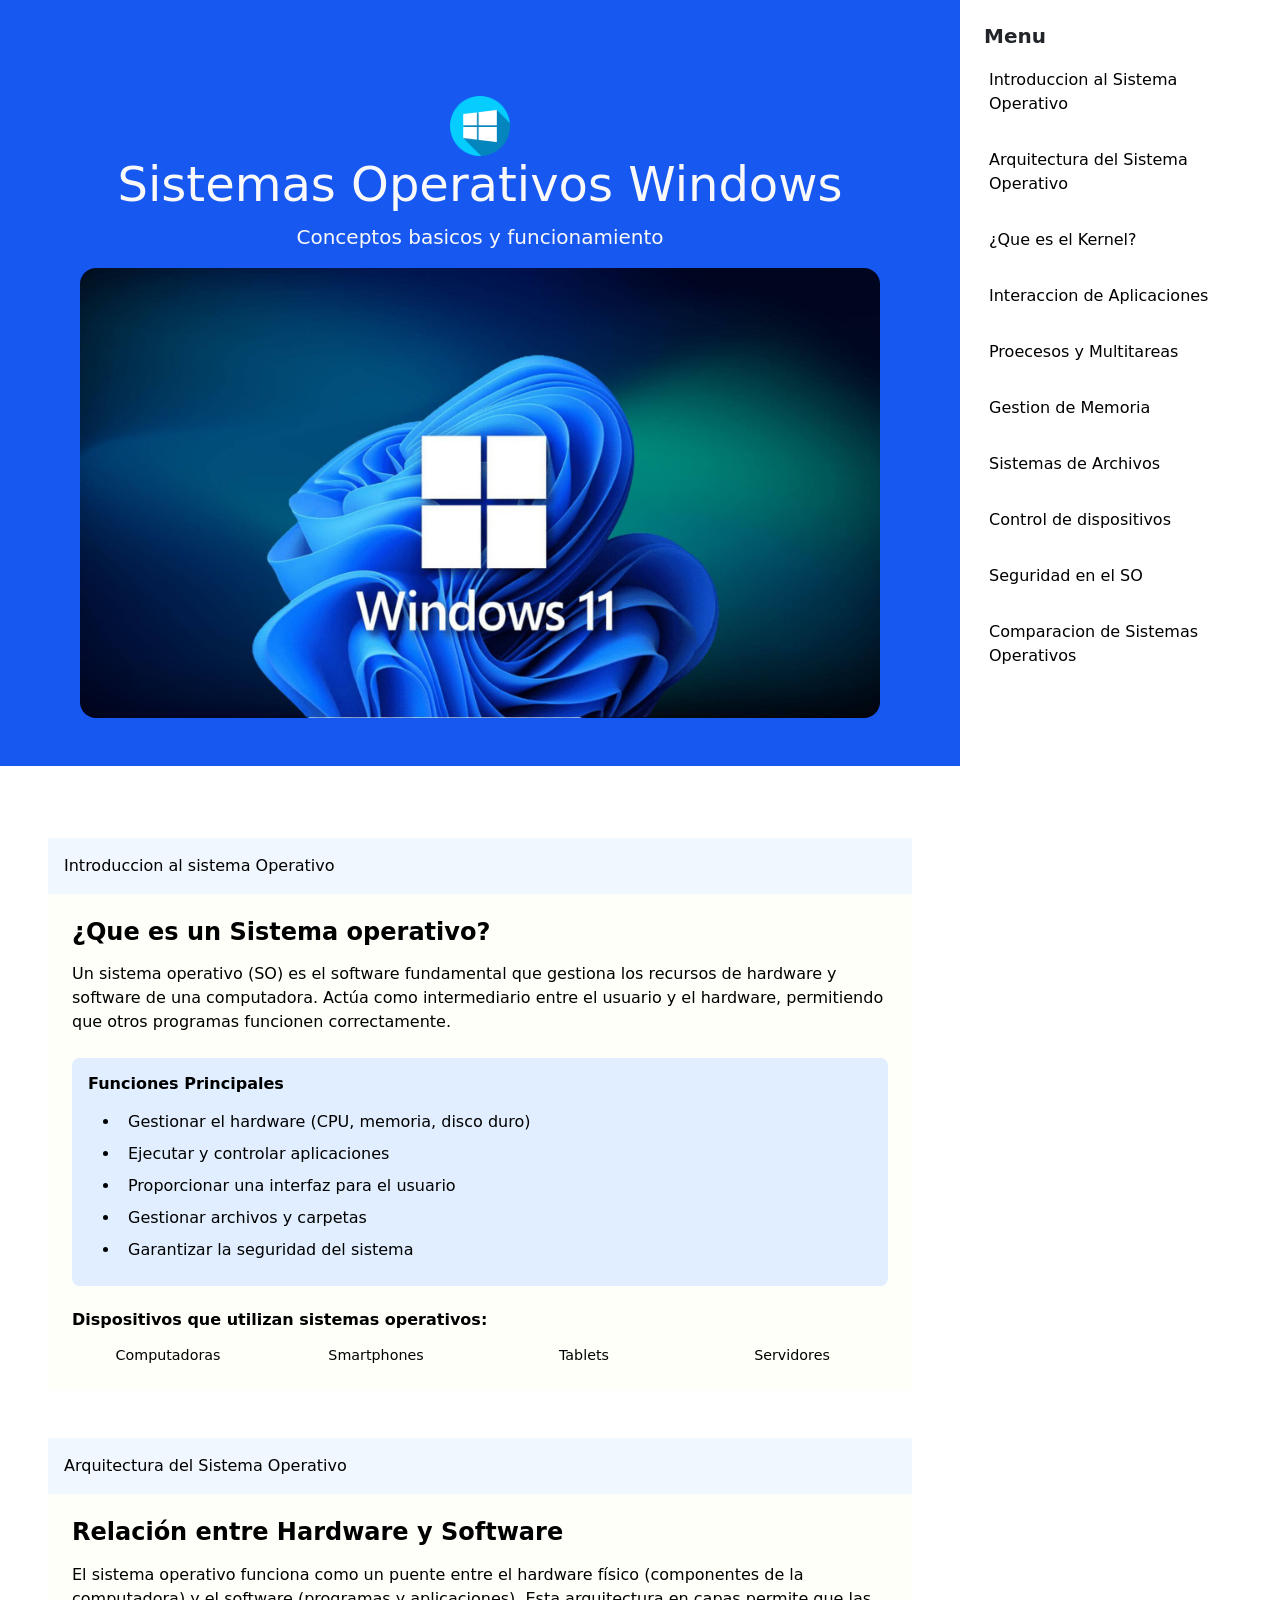
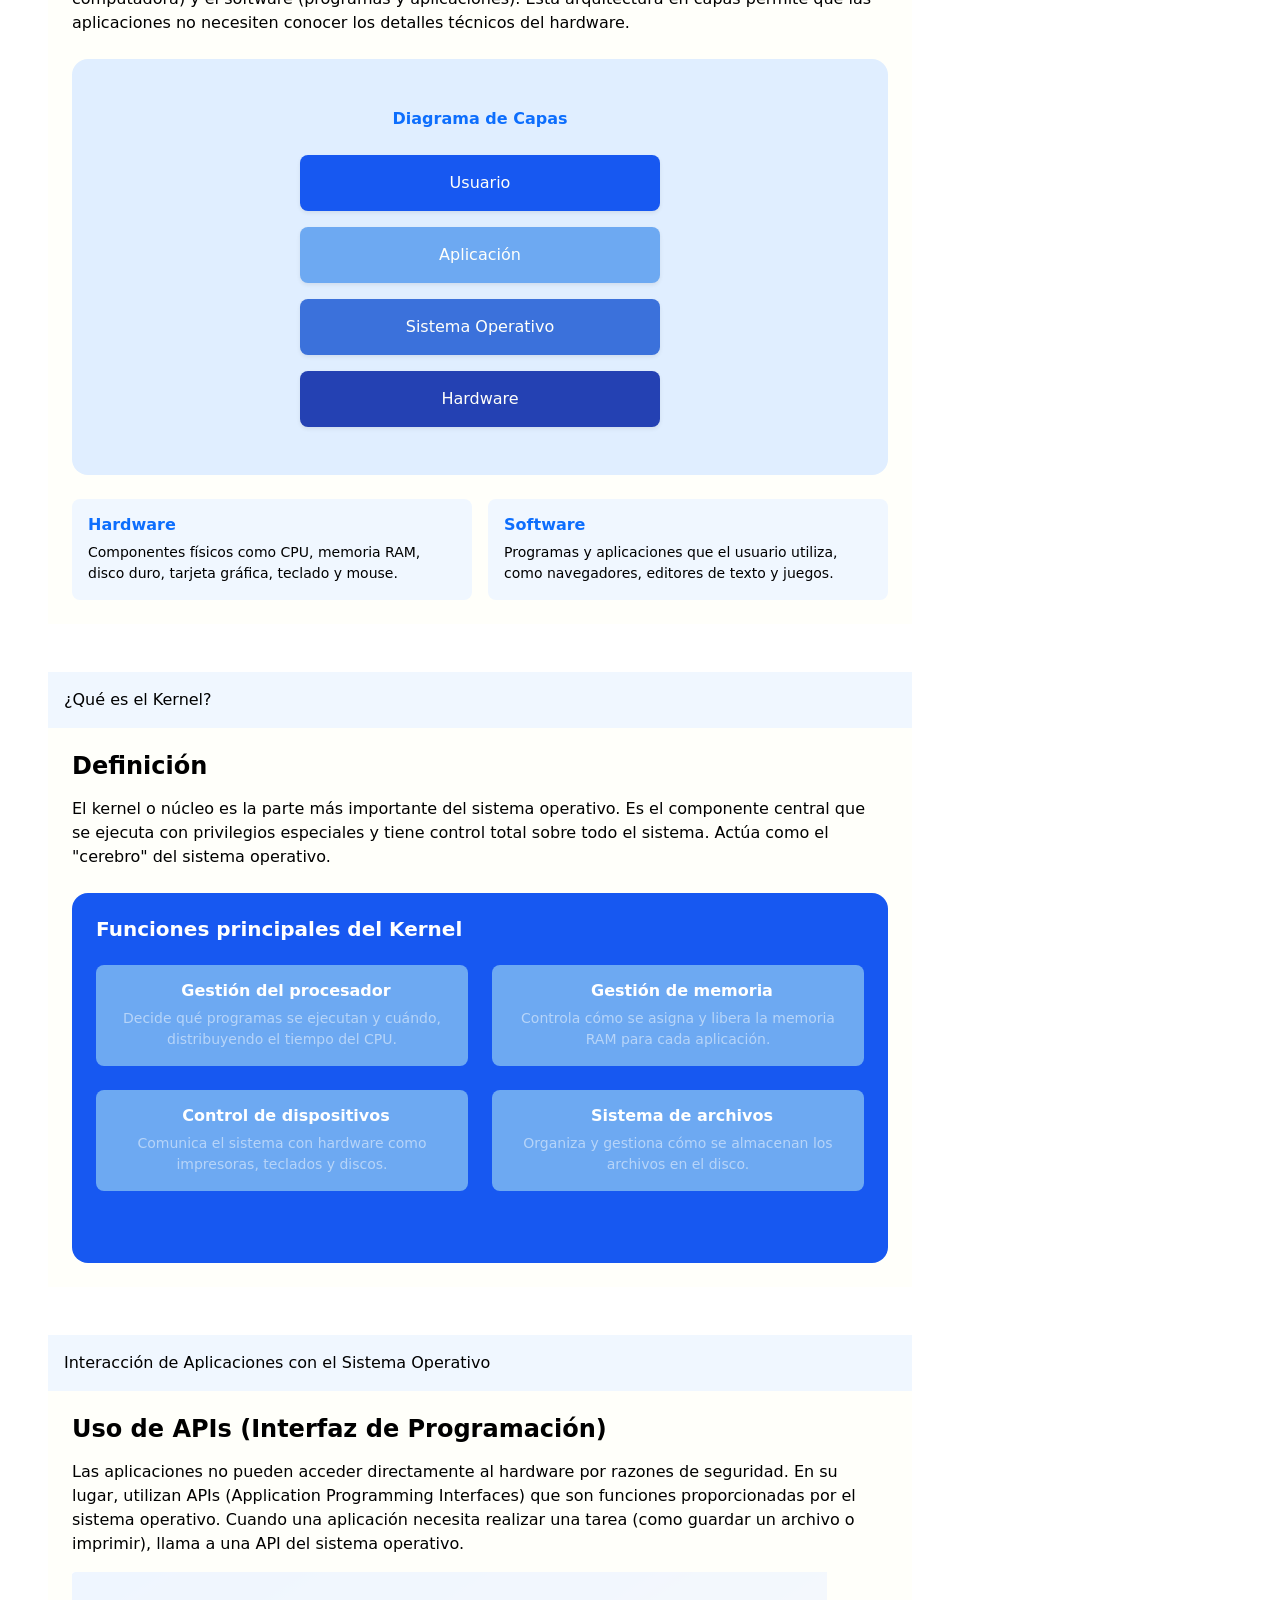
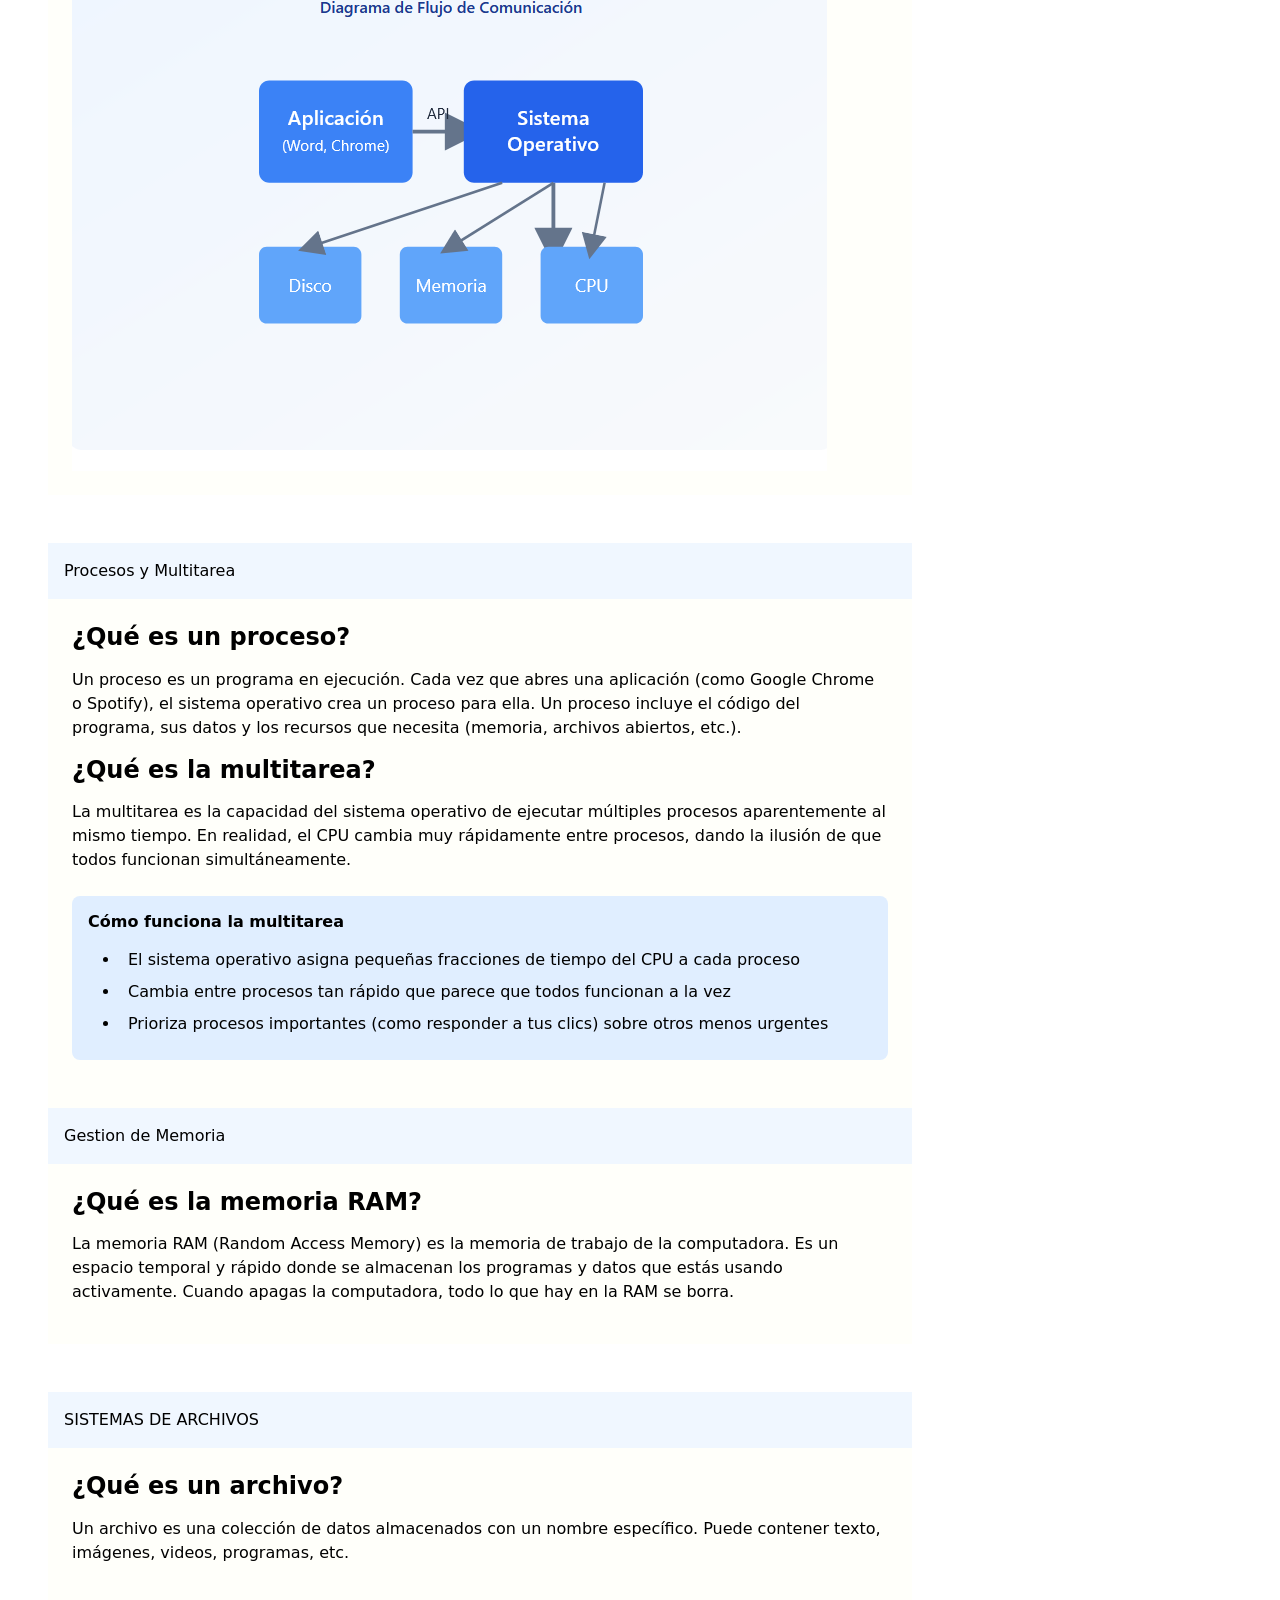
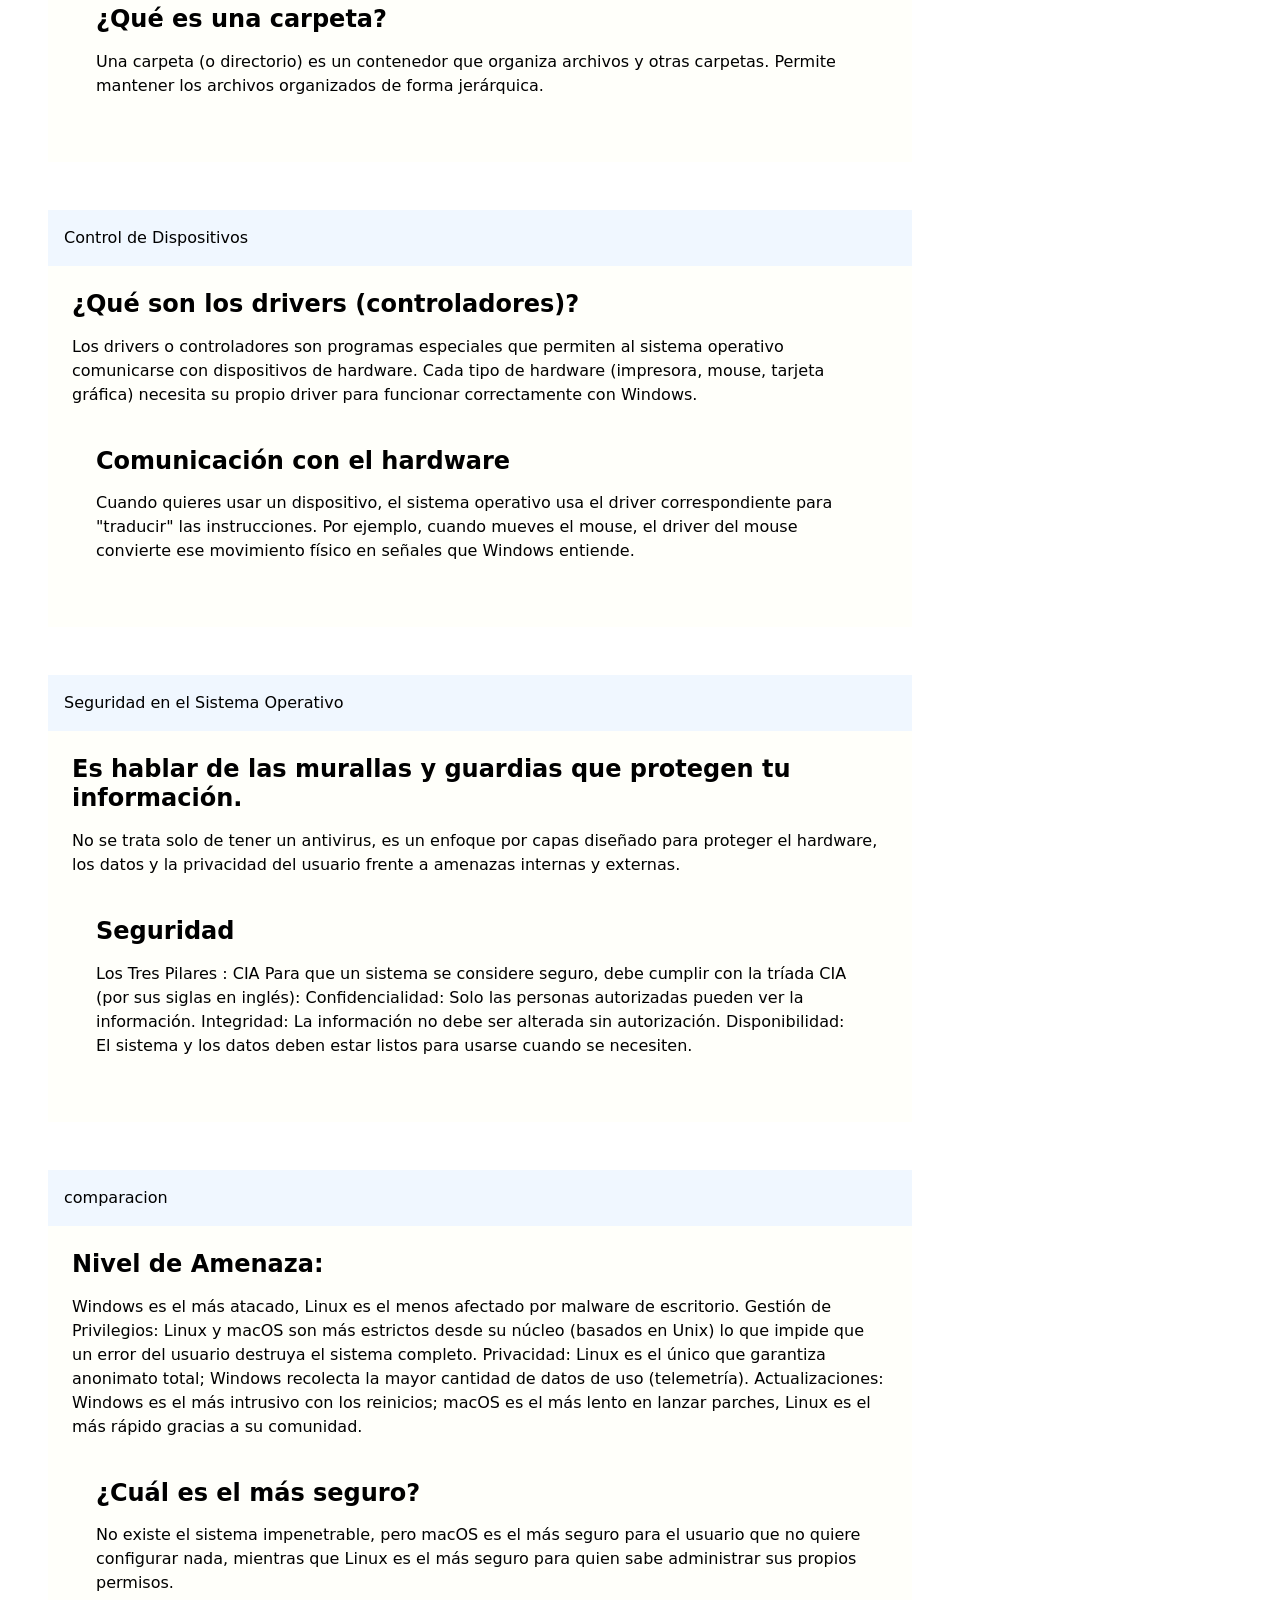
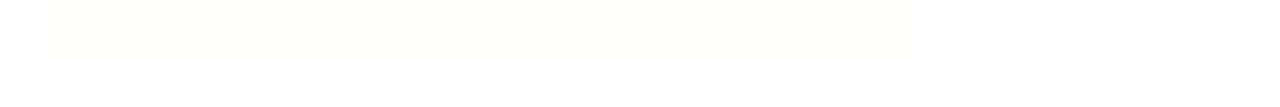
==== commit 8e9484a1: "añadio informacion se añadio informacion temas de serguridad" ====
--- a/omega/index.html
+++ b/omega/index.html
@@ -7,40 +7,11 @@
     <title>Windows</title>
     <link rel="stylesheet" href="assets/bootstrap/css/bootstrap.min.css">
     <link rel="stylesheet" href="assets/css/main.css">
-    <link rel="stylesheet" href="assets/aos/aos.css">
 </head>
 
 <body>
-    <!--Menu para pantallas pequeñas-->
-    <header>
-        <nav id="navMobile" class="navbar navbar-expand-lg bg-body-tertiary">
-            <div class="container-fluid">
-                <a class="navbar-brand" href="#"></a>
-                <button class="navbar-toggler" type="button" data-bs-toggle="collapse"
-                    data-bs-target="#navbarNavAltMarkup" aria-controls="navbarNavAltMarkup" aria-expanded="false"
-                    aria-label="Toggle navigation">
-                    <span class="navbar-toggler-icon"></span>
-                </button>
-                <div class="collapse navbar-collapse" id="navbarNavAltMarkup">
-                    <div class="navbar-nav">
-                        <a class="nav-link custom-link" href="#introduccion">Introduccion al Sistema Operativo</a>
-                        <a class=" nav-link custom-link" href="#arquitectura">Arquitectura del Sistema Operativo</a>
-                        <a class="nav-link custom-link" href="#kernel">¿Que es el Kernel?</a>
-                        <a class="nav-link custom-link" href="#Interaccion">Interaccion de Aplicaciones</a>
-                        <a class="nav-link custom-link" href="#procesos">Proecesos y Multitareas</a>
-                        <a class="nav-link custom-link" href="#gestion">Gestion de Memoria</a>
-                        <a class="nav-link custom-link" href="#sistemas">Sistemas de Archivos</a>
-                        <a class="nav-link custom-link" href="#control">Control de dispositivos</a>
-                        <a class="nav-link custom-link" href="#seguridad">Seguridad en el SO</a>
-                        <a class="nav-link custom-link" href="#comparacion">Comparacion de Sistemas Operativos</a>
-                    </div>
-                </div>
-            </div>
-        </nav>
-    </header>
-
     <main>
-        <section class="container-fluid p-0">
+        <div class="container-fluid p-0">
             <div class="row g-0">
                 <div class="col-md-9">
                     <div class="main-content p-5">
@@ -50,21 +21,21 @@
                             <p class="lead">Conceptos basicos y funcionamiento</p>
                         </header>
                         <section>
-                            <img src="assets/img/Titulo-win11.jpg" alt="Logotipo Windows 11"
-                                class="img-fluid rounded-4">
+                            <img src="assets/img/Titulo-win11.jpg" alt="Logotipo Windows 11" class="img-fluid rounded-4"
+                                style="max-width: 800px;">
                         </section>
                     </div>
 
                     <!--INTRODUCCION AL SISTEMA OPERATIVO-->
                     <div class="bg-white p-5">
-                        <section id="introduccion" class="info-card rounded-4 mt-4" data-aos="fade-up">
-                            <div class="card-header p-3 p-md-4">
+                        <section id="introduccion" class="info-card rounded-4 mt-4">
+                            <header class="card-header p-3">
                                 <i class="bi bi-layers mb-2"></i><span class="fw-medium">Introduccion al sistema
                                     Operativo</span>
-                            </div>
-
-                            <div class="card-body p-3 p-md-4">
-                                <h2 class="fw-bold mb-3 fs-4 fs-md-2">¿Que es un Sistema operativo?</h2>
+                            </header>
+
+                            <div class="card-body p-4">
+                                <h2 class="h4 fw-bold mb-3">¿Que es un Sistema operativo?</h2>
                                 <p>Un sistema operativo (SO) es el software fundamental que gestiona los recursos de
                                     hardware y software de una computadora. Actúa como intermediario entre el usuario y
                                     el
@@ -90,29 +61,29 @@
                                 </div>
 
                                 <h3 class="h6 fw-bold mb-3">Dispositivos que utilizan sistemas operativos:</h3>
-                                <div class="row g-2 g-md-3 text-center">
-                                    <div class="col-6 col-md-3">
+                                <div class="row g-3 text-center">
+                                    <div class="col-3">
                                         <div class="device-card rounded-3">
                                             <i class="bi bi-pc-display"></i>
                                             <p class="small mb-0">Computadoras</p>
                                         </div>
                                     </div>
 
-                                    <div class="col-6 col-md-3">
+                                    <div class="col-3">
                                         <div class="device-card rounded-3">
-                                            <i class="bi bi-bi-phone"></i>
+                                            <i class="bi bi-bi-phoney"></i>
                                             <p class="small mb-0">Smartphones</p>
                                         </div>
                                     </div>
 
-                                    <div class="col-6 col-md-3">
+                                    <div class="col-3">
                                         <div class="device-card rounded-3">
                                             <i class="bi bi-bi-tablet"></i>
                                             <p class="small mb-0">Tablets</p>
                                         </div>
                                     </div>
 
-                                    <div class="col-6 col-md-3">
+                                    <div class="col-3">
                                         <div class="device-card rounded-3">
                                             <i class="bi bi-hdd-network"></i>
                                             <p class="small mb-0">Servidores</p>
@@ -123,52 +94,52 @@
                         </section>
 
                         <!--ARQUITECTURA DEL SISTEMA OPERATIVO-->
-                        <section id="arquitectura" class="info-card rounded-4 mt-5" data-aos="fade-down">
-                            <div class="card-header p-3 p-md-4">
+                        <section id="arquitectura" class="info-cad rounded-4 mt-5">
+                            <header class="card-header p-3">
                                 <i class="bi bi-cpu mb-2"></i>
                                 <span class="fw-medium">Arquitectura del Sistema Operativo</span>
-                            </div>
-
-                            <div class="card-body p-4 p-md-4">
-                                <h2 class="fw-bold mb-3 fs-4 fs-md-2">Relación entre Hardware y Software</h2>
+                            </header>
+
+                            <div class="card-body p-4">
+                                <h2 class="h4 fw-bold mb-3">Relación entre Hardware y Software</h2>
                                 <p>El sistema operativo funciona como un puente entre el hardware físico (componentes de
                                     la computadora) y el software (programas y aplicaciones). Esta arquitectura en capas
                                     permite que las aplicaciones no necesiten conocer los detalles técnicos del
                                     hardware.</p>
 
-                                <div class="diagrama-box rounded-4 p-3 p-md-5 my-4 text-center bg-light">
+                                <div class="diagrama-box rounded-4 p-5 my-4 text-center">
                                     <p class="text-primary fw-bold mb-4">Diagrama de Capas</p>
                                     <div class="d-flex flex-column align-items-center">
-                                        <div class="layer-box layer-usuario p-3 rounded-3 shadow-sm w-100 w-md-50">
+                                        <div class="layer-box layer-usuario p-3 rounded-3 shadow-sm w-50">
                                             Usuario
                                         </div>
                                         <i class="bi bi-arrow-down my-2 fs-4 text-secondary"></i>
 
-                                        <div class="layer-box layer-aplicacion p-3 rounded-3 shadow-sm w-100 w-md-50">
+                                        <div class="layer-box layer-aplicacion p-3 rounded-3 shadow-sm w-50">
                                             Aplicación
                                         </div>
                                         <i class="bi bi-arrow-down my-2 fs-4 text-secondary"></i>
 
-                                        <div class="layer-box layer-so p-3 rounded-3 shadow-sm w-100 w-md-50">
+                                        <div class="layer-box layer-so p-3 rounded-3 shadow-sm w-50">
                                             Sistema Operativo
                                         </div>
                                         <i class="bi bi-arrow-down my-2 fs-4 text-secondary"></i>
 
-                                        <div class="layer-box layer-hardware p-3 rounded-3 shadow-sm w-100 w-md-50">
+                                        <div class="layer-box layer-hardware p-3 rounded-3 shadow-sm w-50">
                                             Hardware
                                         </div>
                                     </div>
                                 </div>
 
                                 <div class="row g-3">
-                                    <div class="col-12 col-md-6">
+                                    <div class="col-md-6">
                                         <div class="p-3 rounded-3 h-100" style="background-color: #f0f7ff;">
                                             <h4 class="h6 fw-bold text-primary">Hardware</h4>
                                             <p class="small mb-0">Componentes físicos como CPU, memoria RAM, disco duro,
                                                 tarjeta gráfica, teclado y mouse.</p>
                                         </div>
                                     </div>
-                                    <div class="col-12  col-md-6">
+                                    <div class="col-md-6">
                                         <div class="p-3 rounded-3 h-100" style="background-color: #f0f7ff;">
                                             <h4 class="h6 fw-bold text-primary">Software</h4>
                                             <p class="small mb-0">Programas y aplicaciones que el usuario utiliza, como
@@ -181,13 +152,13 @@
                         </section>
 
                         <!--¿QUE ES EL KERNEL?-->
-                        <section id="kernel" class="info-card rounded-4 mt-5" data-aos="fade-left">
-                            <div class="card-header p-3">
+                        <section id="kernel" class="info-card rounded-4 mt-5">
+                            <header class="card-header p-3">
                                 <i class="bi bi-lightning-charge mb-2"></i>
                                 <span class="fw-medium">¿Qué es el Kernel?</span>
-                            </div>
-                            <div class="card-body p-4">
-                                <h2 class="fw-bold mb-3">Definición</h2>
+                            </header>
+                            <div class="card-body p-4">
+                                <h2 class="h4 fw-bold mb-3">Definición</h2>
                                 <p>El kernel o núcleo es la parte más importante del sistema operativo. Es el componente
                                     central que se ejecuta con privilegios especiales y tiene control total sobre todo
                                     el sistema. Actúa como el "cerebro" del sistema operativo.</p>
@@ -245,61 +216,50 @@
                         </section>
 
                         <!--INTERACCION DE APLICACIONES-->
-                        <section id="Interaccion" class="info-card rounded-4 mt-5" data-aos="fade-right">
-                            <div class="card-header p-3">
+                        <section id="Interaccion" class="info-card rounded-4 mt-5">
+                            <header class="card-header p-3">
                                 <i class="bi bi-lightning-charge mb-2"></i>
                                 <span class="fw-medium">Interacción de Aplicaciones con el Sistema Operativo</span>
-                            </div>
-                            <div class="card-body p-3 p-md-4">
-                                <h2 class="fw-bold mb-3 fs-3 fs-md-2">Uso de APIs (Interfaz de Programación)</h2>
+                            </header>
+                            <div class="card-body p-4">
+                                <h2 class="h4 fw-bold mb-3">Uso de APIs (Interfaz de Programación)</h2>
                                 <p>Las aplicaciones no pueden acceder directamente al hardware por razones de seguridad.
                                     En su lugar, utilizan APIs (Application Programming Interfaces) que son funciones
                                     proporcionadas por el sistema operativo. Cuando una aplicación necesita realizar una
                                     tarea (como guardar un archivo o imprimir), llama a una API del sistema operativo.
                                 </p>
-                                <div class="img-container p-2 border rounded-3 bg-white shadow-sm">
-                                    <img src="assets/img/Diagrama.png" alt="Diagrama de flujo"
-                                        class="img-fluid rounded-2 w-100 rounded-3" style="display: block;">
-                                </div>
+                                <img src="assets/img/Diagrama.png" alt="Diagrama de flujo">
                             </div>
                         </section>
 
                         <!--PROCESOS Y MULTITAREAS-->
-                        <section id=" procesos" class="info-card rounded-4 mt-5" data-aos="fade-up">
-                            <div class="card-header p-3">
+                        <section id="procesos" class="info-card rounded-4 mt-5">
+                            <header class="card-header p-3">
                                 <i class="bi bi-lightning-charge mb-2"></i>
                                 <span class="fw-medium">Procesos y Multitarea</span>
-                            </div>
-                            <div class="card-body p-4">
-                                <h2 class="fw-bold mb-3">¿Qué es un proceso?</h2>
-                                <p>Un proceso es un programa en ejecución. Cada vez que abres una aplicación
-                                    (como
-                                    Google Chrome o Spotify), el sistema operativo crea un proceso para
-                                    ella. Un proceso
-                                    incluye el código del programa, sus datos y los recursos que necesita
-                                    (memoria,
+                            </header>
+                            <div class="card-body p-4">
+                                <h2 class="h4 fw-bold mb-3">¿Qué es un proceso?</h2>
+                                <p>Un proceso es un programa en ejecución. Cada vez que abres una aplicación (como
+                                    Google Chrome o Spotify), el sistema operativo crea un proceso para ella. Un proceso
+                                    incluye el código del programa, sus datos y los recursos que necesita (memoria,
                                     archivos abiertos, etc.).
                                 </p>
                                 <h2 class="h4 fw-bold mb-3">¿Qué es la multitarea?</h2>
-                                <p>La multitarea es la capacidad del sistema operativo de ejecutar múltiples
-                                    procesos
-                                    aparentemente al mismo tiempo. En realidad, el CPU cambia muy
-                                    rápidamente entre
+                                <p>La multitarea es la capacidad del sistema operativo de ejecutar múltiples procesos
+                                    aparentemente al mismo tiempo. En realidad, el CPU cambia muy rápidamente entre
                                     procesos, dando la ilusión de que todos funcionan simultáneamente.
                                 </p>
                                 <div class="funciones-box rounded-3 p-3 my-4
                             ">
                                     <h3 class="h6 fw-bold">Cómo funciona la multitarea</h3>
                                     <ul class="list mb-0 mt-3">
-                                        <li class="mb-2"><i class="bi bi-circulo me-2"></i>El sistema
-                                            operativo asigna
+                                        <li class="mb-2"><i class="bi bi-circulo me-2"></i>El sistema operativo asigna
                                             pequeñas fracciones de tiempo del CPU a cada proceso</li>
-                                        <li class="mb-2"><i class="bi bi-circulo me-2"></i>Cambia entre
-                                            procesos tan
+                                        <li class="mb-2"><i class="bi bi-circulo me-2"></i>Cambia entre procesos tan
                                             rápido que parece que todos funcionan a la vez
                                         </li>
-                                        <li class="mb-2"><i class="bi bi-circulo me-2"></i>Prioriza procesos
-                                            importantes
+                                        <li class="mb-2"><i class="bi bi-circulo me-2"></i>Prioriza procesos importantes
                                             (como responder a tus clics) sobre otros menos urgentes</li>
                                     </ul>
                                 </div>
@@ -307,117 +267,135 @@
                         </section>
 
                         <!--GESTION DE MEMORIA-->
-                        <section id="gestion" class="info-card rounded-4 mt-5" data-aos="fade-down">
-                            <div class="card-header p-3">
+                        <section>
+                            <header class="card-header p-3">
                                 <i class="bi bi-lightning-charge mb-2"></i>
                                 <span class="fw-medium">Gestion de Memoria</span>
-                            </div>
-
-                            <div class="card-body p-4">
-                                <h2 class="fw-bold mb-3">¿Qué es la memoria RAM?</h2>
+                            </header>
+
+                            <div class="card-body p-4">
+                                <h2 class="h4 fw-bold mb-3">¿Qué es la memoria RAM?</h2>
                                 <p>La memoria RAM (Random Access Memory) es la memoria de trabajo de la computadora. Es
                                     un espacio temporal y rápido donde se almacenan los programas y datos que estás
                                     usando activamente. Cuando apagas la computadora, todo lo que hay en la RAM se
                                     borra.
                                 </p>
-                                <h2 class=" h3 fw-bold mb-3">Cómo gestiona el SO la memoria</h2>
-                                <p>El sistema operativo decide qué aplicaciones pueden usar la RAM y cuánta cantidad.
-                                    Asigna bloques de memoria a cada proceso y se asegura de que un programa no pueda
-                                    acceder a la memoria de otro (por seguridad).
-                                </p>
-                                <h2 class=" h3 fw-bold mb-3">Memoria Virtual</h2>
-                                <p>Cuando la RAM se llena, el sistema operativo usa una técnica llamada "memoria
-                                    virtual". Mueve temporalmente datos menos usados de la RAM al disco duro, liberando
-                                    espacio para aplicaciones activas. Aunque el disco es más lento, esto permite
-                                    ejecutar más programas de los que cabrian en la RAM física.</p>
-
-                                <div class="img-container p-2 border rounded-3 bg-white shadow-sm">
-                                    <img src="assets/img/Diagrama de ram.png" alt="Diagrama de ram vs memoria virtual"
-                                        class="img-fluid rounded-2 w-100 rounded-3" style="display: block;">
-                                </div>
-
                             </div>
 
                         </section>
 
                         <!--SISTEMAS DE ARCHIVOS-->
-                        <section id="sistemas" class="info-card rounded-4 mt-5" data-aos="fade-left">
-                            <div class="card-header p-3">
+                        <section id="sistemas" class="info-card rounded-4 mt-5">
+                            <header class="card-header p-3">
                                 <i class="bi bi-lightning-charge mb-2"></i>
                                 <span class="fw-medium">SISTEMAS DE ARCHIVOS</span>
-                            </div>
-
-                            <div class="card-body p-4">
-                                <h2 class="fw-bold mb-3">¿Qué es un archivo?</h2>
+                            </header>
+
+                            <div class="card-body p-4">
+                                <h2 class="h4 fw-bold mb-3">¿Qué es un archivo?</h2>
                                 <p>Un archivo es una colección de datos almacenados con un nombre específico. Puede
-                                    contener texto, imágenes, videos, programas, etc.</p>
-                                <h2 class="h3 fw-bold mb-3">¿Qué es una carpeta?</h2>
-                                <p>Una carpeta (o directorio) es un contenedor que organiza archivos y otras
-                                    carpetas. Permite mantener los archivos organizados de forma jerárquica.
-                                </p>
-                            </div>
+                                    contener texto, imágenes, videos, programas, etc.
+                                <div class="card-body p-4">
+                                    <h2 class="h4 fw-bold mb-3">¿Qué es una carpeta?</h2>
+                                    <p>Una carpeta (o directorio) es un contenedor que organiza archivos y otras
+                                        carpetas. Permite mantener los archivos organizados de forma jerárquica.
+                                    </p>
+                                </div>
                         </section>
 
                         <!--CONTROL DE DISPOSITIVOS-->
-                        <section id="control" class="info-card rounded-4 mt-5" data-aos="fade-right">
-                            <div class="card-header p-3">
+                        <section id="control" class="info-card rounded-4 mt-5">
+                            <header class="card-header p-3">
                                 <i class="bi bi-lightning-charge mb-2"></i>
                                 <span class="fw-medium">Control de Dispositivos</span>
-                            </div>
-
-                            <div class="card-body p-4">
-                                <h2 class="fw-bold mb-3">¿Qué son los drivers (controladores)?</h2>
+                            </header>
+
+                            <div class="card-body p-4">
+                                <h2 class="h4 fw-bold mb-3">¿Qué son los drivers (controladores)?</h2>
                                 <p>Los drivers o controladores son programas especiales que permiten al sistema
                                     operativo comunicarse con dispositivos de hardware. Cada tipo de hardware
                                     (impresora, mouse, tarjeta gráfica) necesita su propio driver para funcionar
-                                    correctamente con Windows.</p>
-                                <h2 class="h3 fw-bold mb-3">Comunicación con el hardware</h2>
-                                <p>Cuando quieres usar un dispositivo, el sistema operativo usa el driver
-                                    correspondiente para "traducir" las instrucciones. Por ejemplo, cuando mueves el
-                                    mouse, el driver del mouse convierte ese movimiento físico en señales que
-                                    Windows entiende.
-                                </p>
-                            </div>
+                                    correctamente con Windows.
+                                <div class="card-body p-4">
+                                    <h2 class="h4 fw-bold mb-3">Comunicación con el hardware</h2>
+                                    <p>Cuando quieres usar un dispositivo, el sistema operativo usa el driver
+                                        correspondiente para "traducir" las instrucciones. Por ejemplo, cuando mueves el
+                                        mouse, el driver del mouse convierte ese movimiento físico en señales que
+                                        Windows entiende.
+                                    </p>
+                                </div>
                         </section>
 
                         <!--SEGURIDAD EN SO-->
-                        <section id="seguridad" class="info-card rounded-4 mt-5" data-aos="fade-up">
+                        <section id="seguridad" class="info-card rounded-4 mt-5">
                             <header class="card-header p-3">
                                 <i class="bi bi-lightning-charge mb-2"></i>
                                 <span class="fw-medium">Seguridad en el Sistema Operativo</span>
                             </header>
 
                             <div class="card-body p-4">
-                                <h2 class="fw-bold mb-3">seguridad</h2>
-                                <p>Lorem ipsum dolor sit amet, consectetur adipisicing elit. Distinctio, explicabo sunt.
-                                    Blanditiis nulla modi aliquid accusamus consequuntur sit error sed quod quaerat
-                                    officia fugiat laudantium pariatur, saepe natus, eos reiciendis.</p>
-                                <h2 class="h3 fw-bold mb-3">seguridad</h2>
-                                <p>palabras</p>
+                                <h2 class="h4 fw-bold mb-3">
+                                    Es hablar de las murallas y guardias que protegen tu
+                                    información.</h2>
+                                     No se trata solo de tener un antivirus, es un enfoque por capas
+                                    diseñado para proteger el hardware, los datos y la privacidad del usuario frente a
+                                    amenazas internas y externas.
+                                <p>
+                                <div class="card-body p-4">
+                                    <h2 class="h4 fw-bold mb-3">Seguridad</h2>
+                                    <p> Los Tres Pilares : CIA
+                                        Para que un sistema se considere seguro, debe cumplir con la tríada CIA (por sus
+                                        siglas en inglés):
+
+                                        Confidencialidad: Solo las personas autorizadas pueden ver la información.
+
+                                        Integridad: La información no debe ser alterada sin autorización.
+
+                                        Disponibilidad: El sistema y los datos deben estar listos para usarse cuando se
+                                        necesiten.
+                                    </p>
+                                </div>
 
                         </section>
 
                         <!--COMPARACION DE SISTEMAS OPERATIVOS-->
-                        <section id="comparacion" class="info-card rounded-4 mt-5" data-aos="fade-down">
-                            <div class="card-header p-3">
+                        <section id="comparacion" class="info-card rounded-4 mt-5">
+                            <header class="card-header p-3">
                                 <i class="bi bi-lightning-charge mb-2"></i>
                                 <span class="fw-medium">comparacion</span>
-                            </div>
-
-                            <div class="card-body p-4">
-                                <h2 class="fw-bold mb-3">comparacion</h2>
-                                <p>Lorem ipsum dolor sit amet consectetur adipisicing elit. Iure totam praesentium nobis
-                                    amet repudiandae animi cumque fugiat, et possimus pariatur omnis, iste ab explicabo
-                                    eaque laudantium inventore commodi voluptatem ipsam.</p>
-                                <h2 class="h3 fw-bold mb-3">comparacion</h2>
-                                <p>palabras</p>
+                            </header>
+
+                            <div class="card-body p-4">
+                                <h2 class="h4 fw-bold mb-3"> Nivel de Amenaza:</h2>
+                                <p> Windows es el más atacado, Linux es el
+                                    menos afectado por malware de escritorio.
+
+
+                                    Gestión de Privilegios: Linux y macOS son más estrictos desde su núcleo (basados en
+                                    Unix) lo que impide que un error del usuario destruya el sistema completo.
+
+
+                                    Privacidad: Linux es el único que garantiza anonimato total; Windows recolecta la
+                                    mayor cantidad de datos de uso (telemetría).
+
+
+                                    Actualizaciones: Windows es el más intrusivo con los reinicios; macOS es el más
+                                    lento en lanzar parches, Linux es el más rápido gracias a su comunidad.
+                                
+                                     <div class="card-body p-4">
+                                    <h2 class="h4 fw-bold mb-3">¿Cuál es el más seguro?</h2>
+                                    <p>No existe el sistema impenetrable, pero macOS es el más seguro para el usuario
+                                        que no quiere configurar nada, mientras que Linux es el más seguro para quien
+                                        sabe administrar sus propios permisos.
+                                    </p>
+                                </div>
                         </section>
                     </div>
 
                 </div>
 
 
-                <aside id="desknav" class="col-md-3 sidebar-nav bg-white p-4">
+                <aside class="col-md-3 sidebar-nav bg-white p-4">
                     <h5 class="fw-bold mb-1">Menu</h5>
 
                     <nav class="nav flex-column">
@@ -426,7 +404,7 @@
                         <a class="nav-link custom-link" href="#kernel">¿Que es el Kernel?</a>
                         <a class="nav-link custom-link" href="#Interaccion">Interaccion de Aplicaciones</a>
                         <a class="nav-link custom-link" href="#procesos">Proecesos y Multitareas</a>
-                        <a class="nav-link custom-link" href="#gestion">Gestion de Memoria</a>
+                        <a class="nav-link custom-link" href="#">Gestion de Memoria</a>
                         <a class="nav-link custom-link" href="#sistemas">Sistemas de Archivos</a>
                         <a class="nav-link custom-link" href="#control">Control de dispositivos</a>
                         <a class="nav-link custom-link" href="#seguridad">Seguridad en el SO</a>
@@ -434,13 +412,11 @@
                     </nav>
                 </aside>
             </div>
-        </section>
+        </div>
     </main>
-    <script src="assets/bootstrap/js/bootstrap.bundle.min.js"></script>
-    <script src="assets/aos/aos.js"></script>
-    <script>
-        AOS.init();
-    </script>
 </body>
 
+<script src="omega/assets/bootstrap/js/bootstrap.min.js"></script>
+
+
 </html>
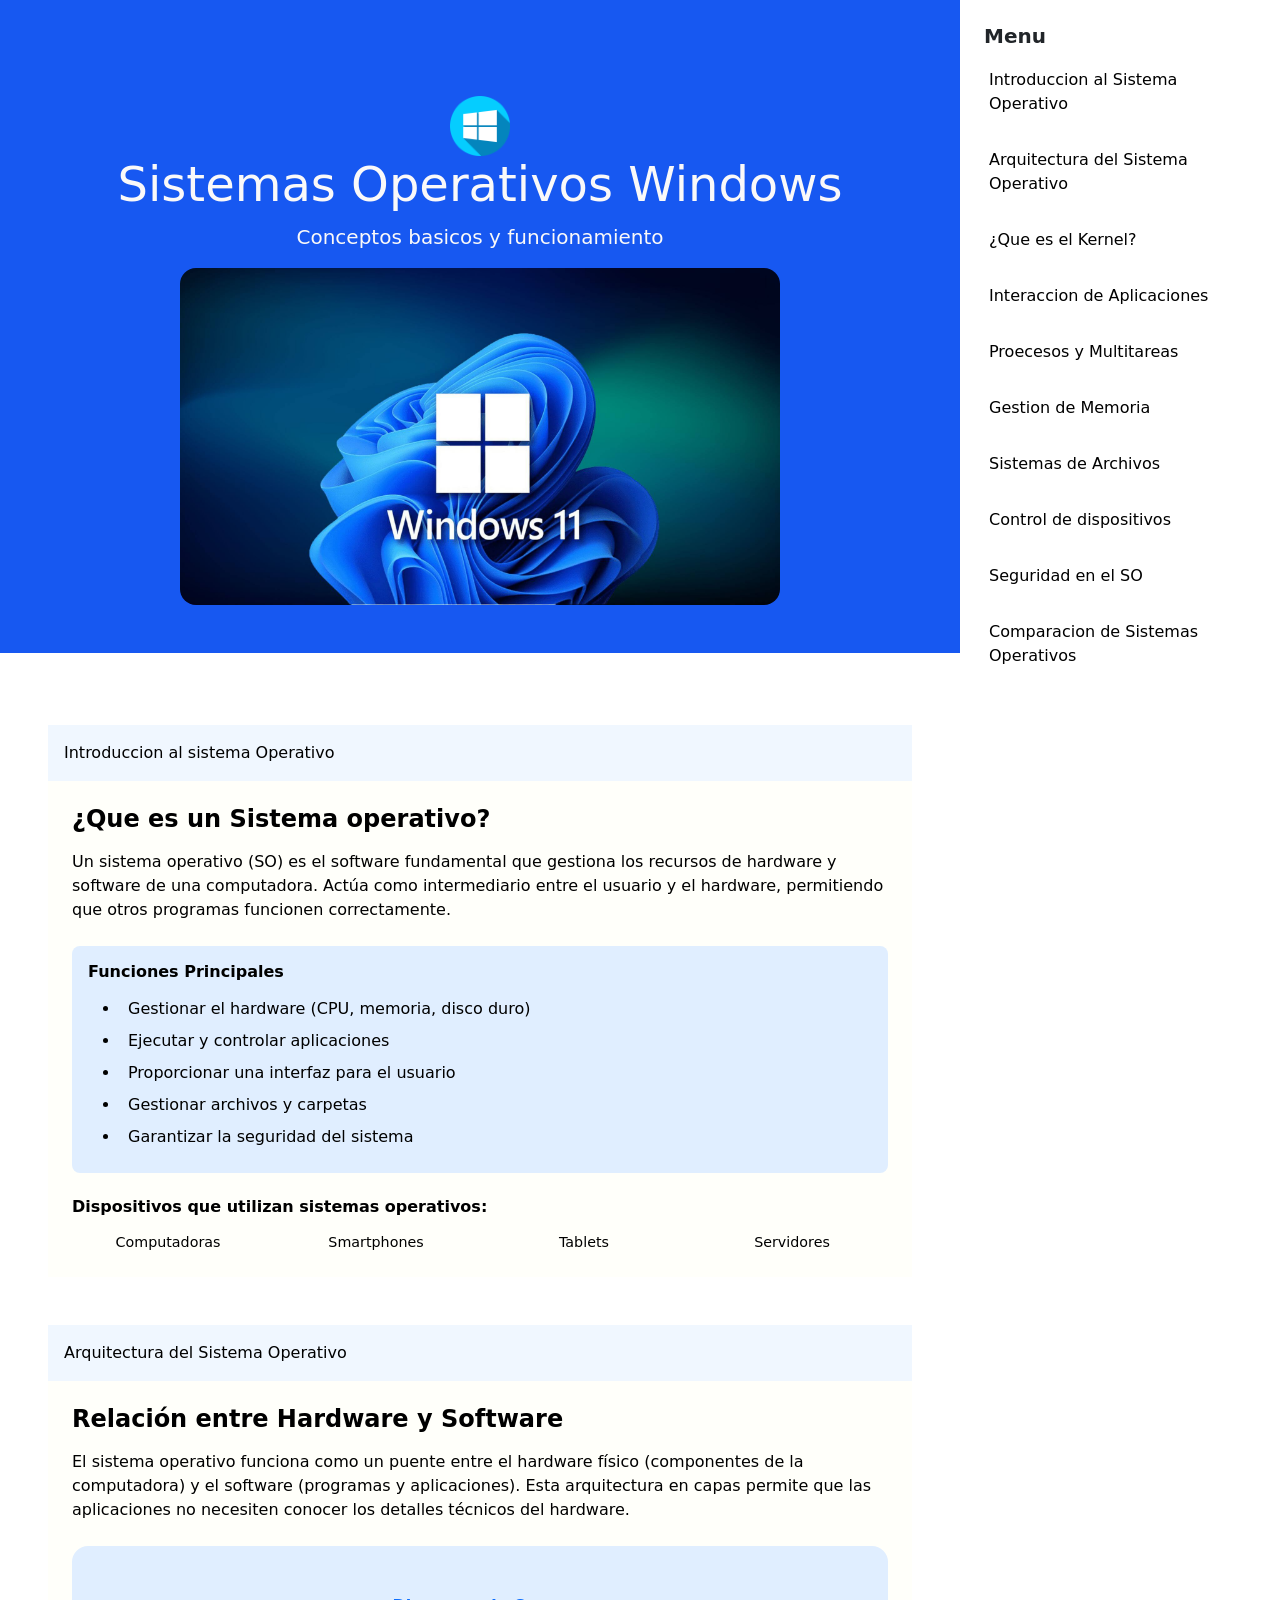
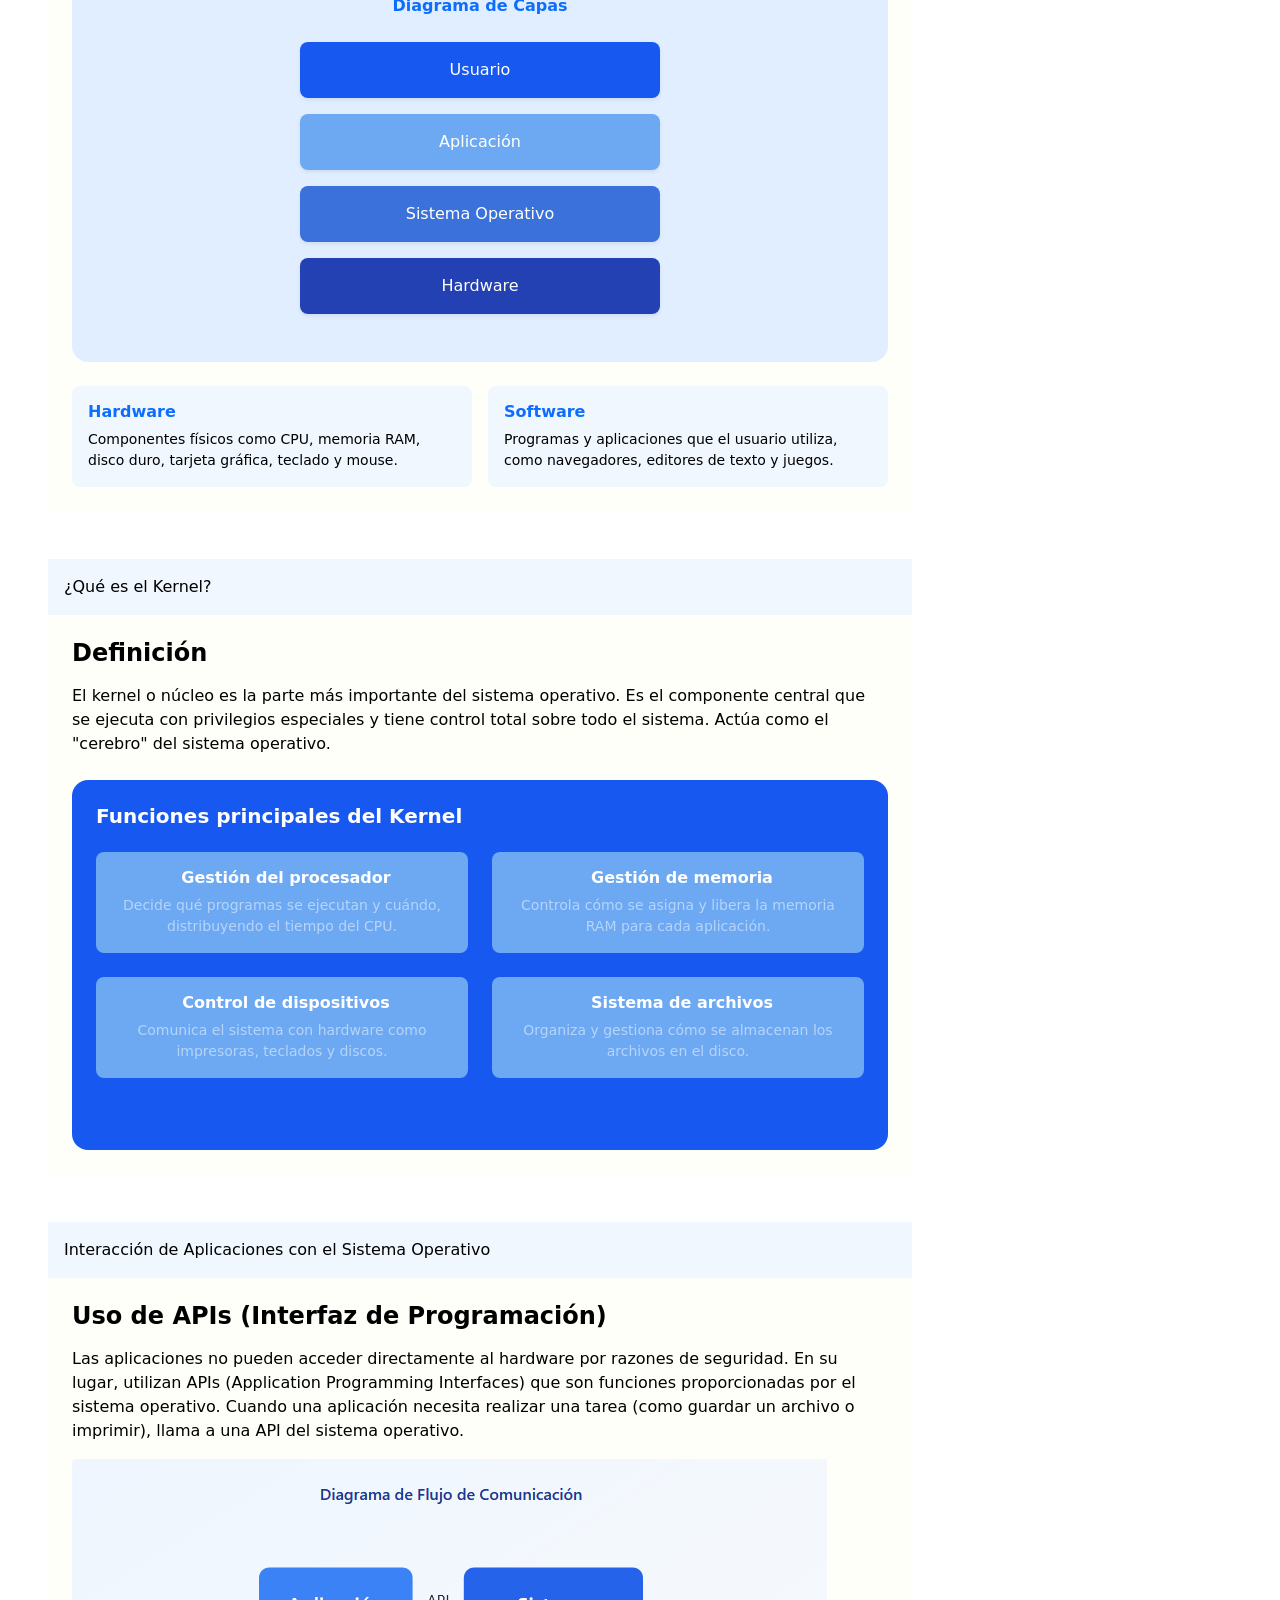
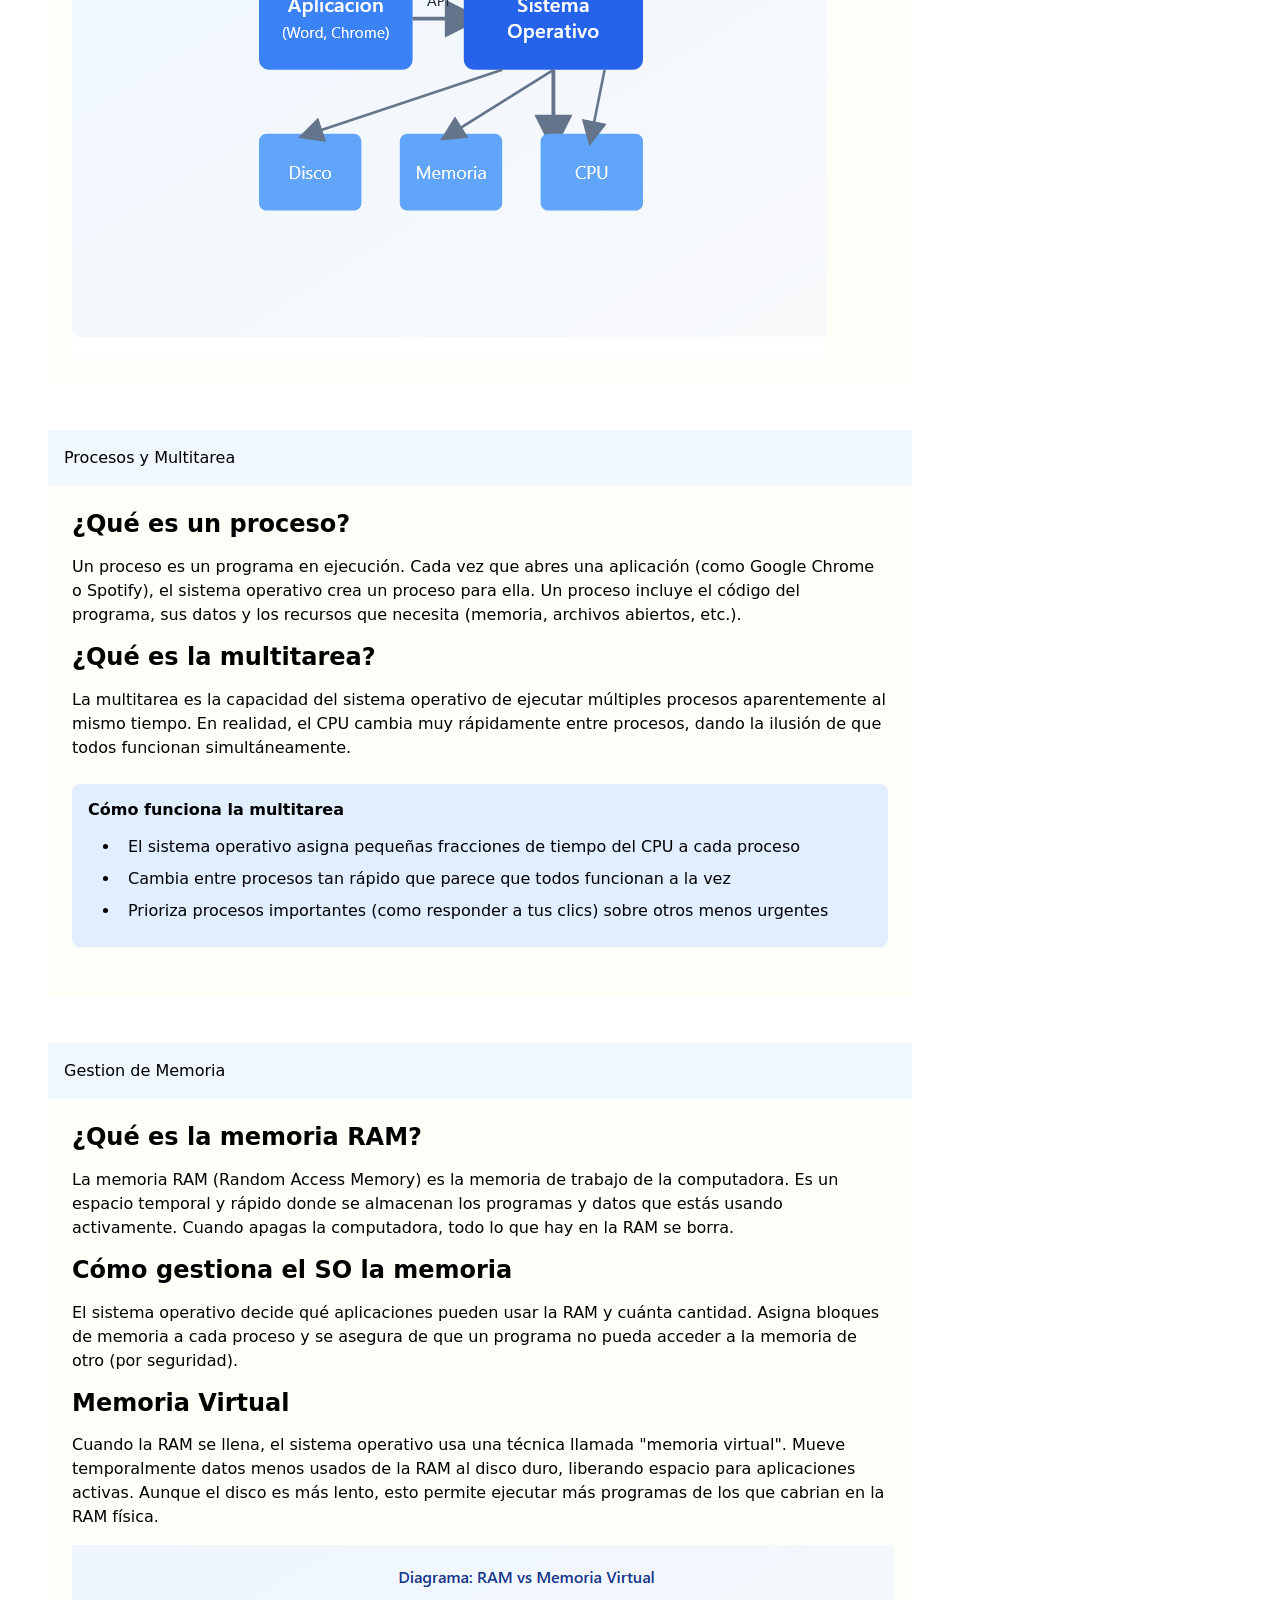
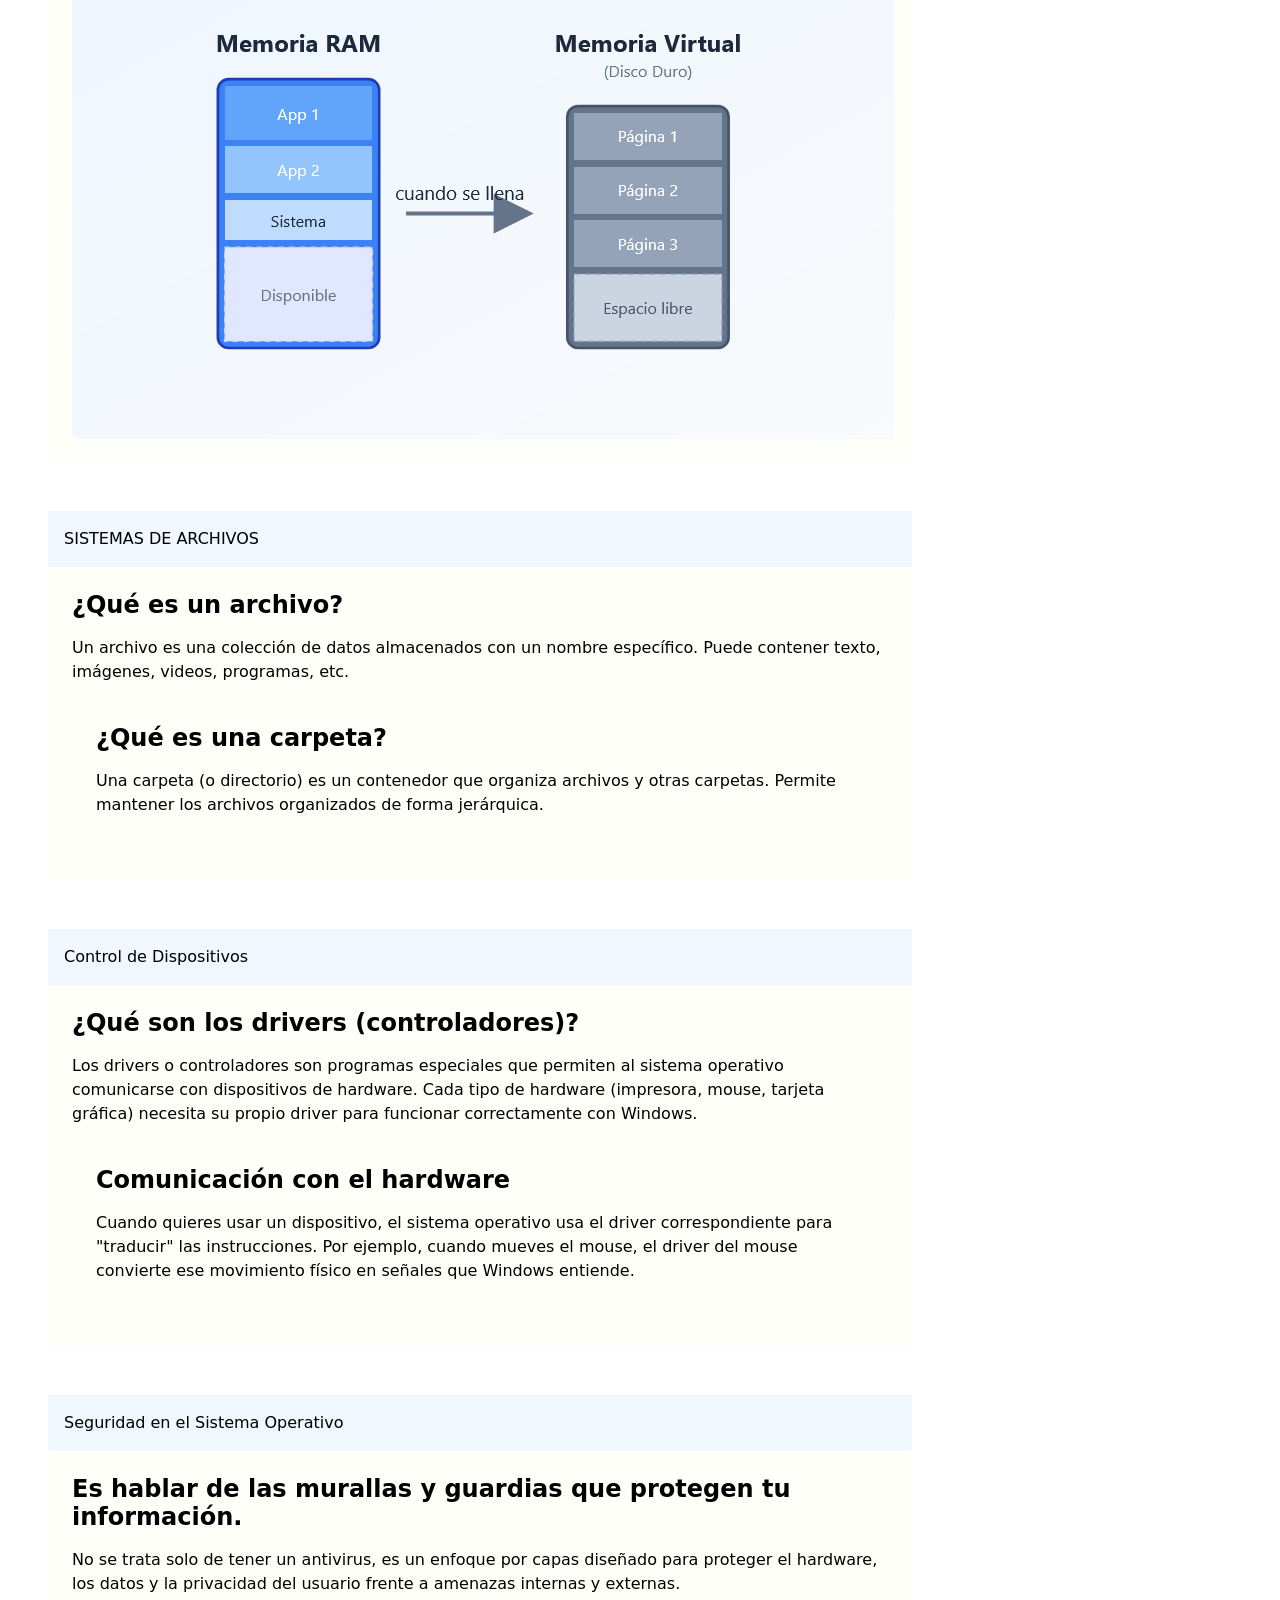
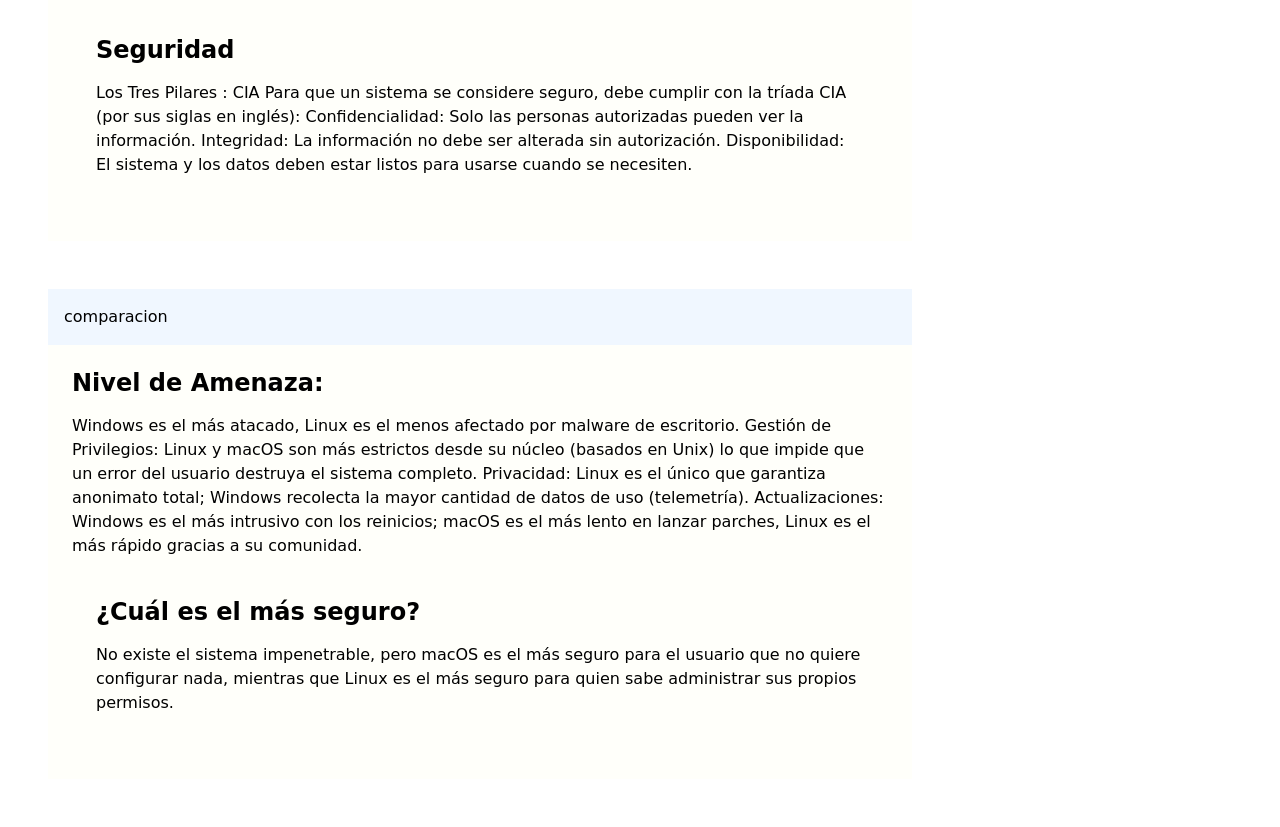
==== commit 29657449: "Merge branch 'David'" ====
--- a/omega/index.html
+++ b/omega/index.html
@@ -7,6 +7,7 @@
     <title>Windows</title>
     <link rel="stylesheet" href="assets/bootstrap/css/bootstrap.min.css">
     <link rel="stylesheet" href="assets/css/main.css">
+    <link rel="stylesheet" href="assets/aos/aos.css">
 </head>
 
 <body>
@@ -22,13 +23,13 @@
                         </header>
                         <section>
                             <img src="assets/img/Titulo-win11.jpg" alt="Logotipo Windows 11" class="img-fluid rounded-4"
-                                style="max-width: 800px;">
+                                style="max-width: 600px;">
                         </section>
                     </div>
 
                     <!--INTRODUCCION AL SISTEMA OPERATIVO-->
-                    <div class="bg-white p-5">
-                        <section id="introduccion" class="info-card rounded-4 mt-4">
+                    <div class="bg-white p-5" >
+                        <section id="introduccion" class="info-card rounded-4 mt-4" data-aos="fade-up">
                             <header class="card-header p-3">
                                 <i class="bi bi-layers mb-2"></i><span class="fw-medium">Introduccion al sistema
                                     Operativo</span>
@@ -94,7 +95,7 @@
                         </section>
 
                         <!--ARQUITECTURA DEL SISTEMA OPERATIVO-->
-                        <section id="arquitectura" class="info-cad rounded-4 mt-5">
+                        <section id="arquitectura" class="info-cad rounded-4 mt-5" data-aos="fade-down">
                             <header class="card-header p-3">
                                 <i class="bi bi-cpu mb-2"></i>
                                 <span class="fw-medium">Arquitectura del Sistema Operativo</span>
@@ -267,7 +268,7 @@
                         </section>
 
                         <!--GESTION DE MEMORIA-->
-                        <section>
+                        <section id="gestion" class="info-card rounded-4 mt-5">
                             <header class="card-header p-3">
                                 <i class="bi bi-lightning-charge mb-2"></i>
                                 <span class="fw-medium">Gestion de Memoria</span>
@@ -280,6 +281,17 @@
                                     usando activamente. Cuando apagas la computadora, todo lo que hay en la RAM se
                                     borra.
                                 </p>
+                                <h2 class="h4 fw-bold mb-3">Cómo gestiona el SO la memoria</h2>
+                                <p>El sistema operativo decide qué aplicaciones pueden usar la RAM y cuánta cantidad.
+                                    Asigna bloques de memoria a cada proceso y se asegura de que un programa no pueda
+                                    acceder a la memoria de otro (por seguridad).
+                                </p>
+                                <h2 class="h4 fw-bold mb-3">Memoria Virtual</h2>
+                                <p>Cuando la RAM se llena, el sistema operativo usa una técnica llamada "memoria
+                                    virtual". Mueve temporalmente datos menos usados de la RAM al disco duro, liberando
+                                    espacio para aplicaciones activas. Aunque el disco es más lento, esto permite
+                                    ejecutar más programas de los que cabrian en la RAM física.</p>
+                                <img src="assets/img/Diagrama de ram.png" alt="Diagrama de ram vs memoria virtual">
                             </div>
 
                         </section>
@@ -414,9 +426,11 @@
             </div>
         </div>
     </main>
+    <script src="assets/bootstrap/js/bootstrap.bundle.min.js"></script>
+    <script src="assets/aos/aos.js"></script>
+    <script>
+        AOS.init();
+    </script>
 </body>
 
-<script src="omega/assets/bootstrap/js/bootstrap.min.js"></script>
-
-
 </html>
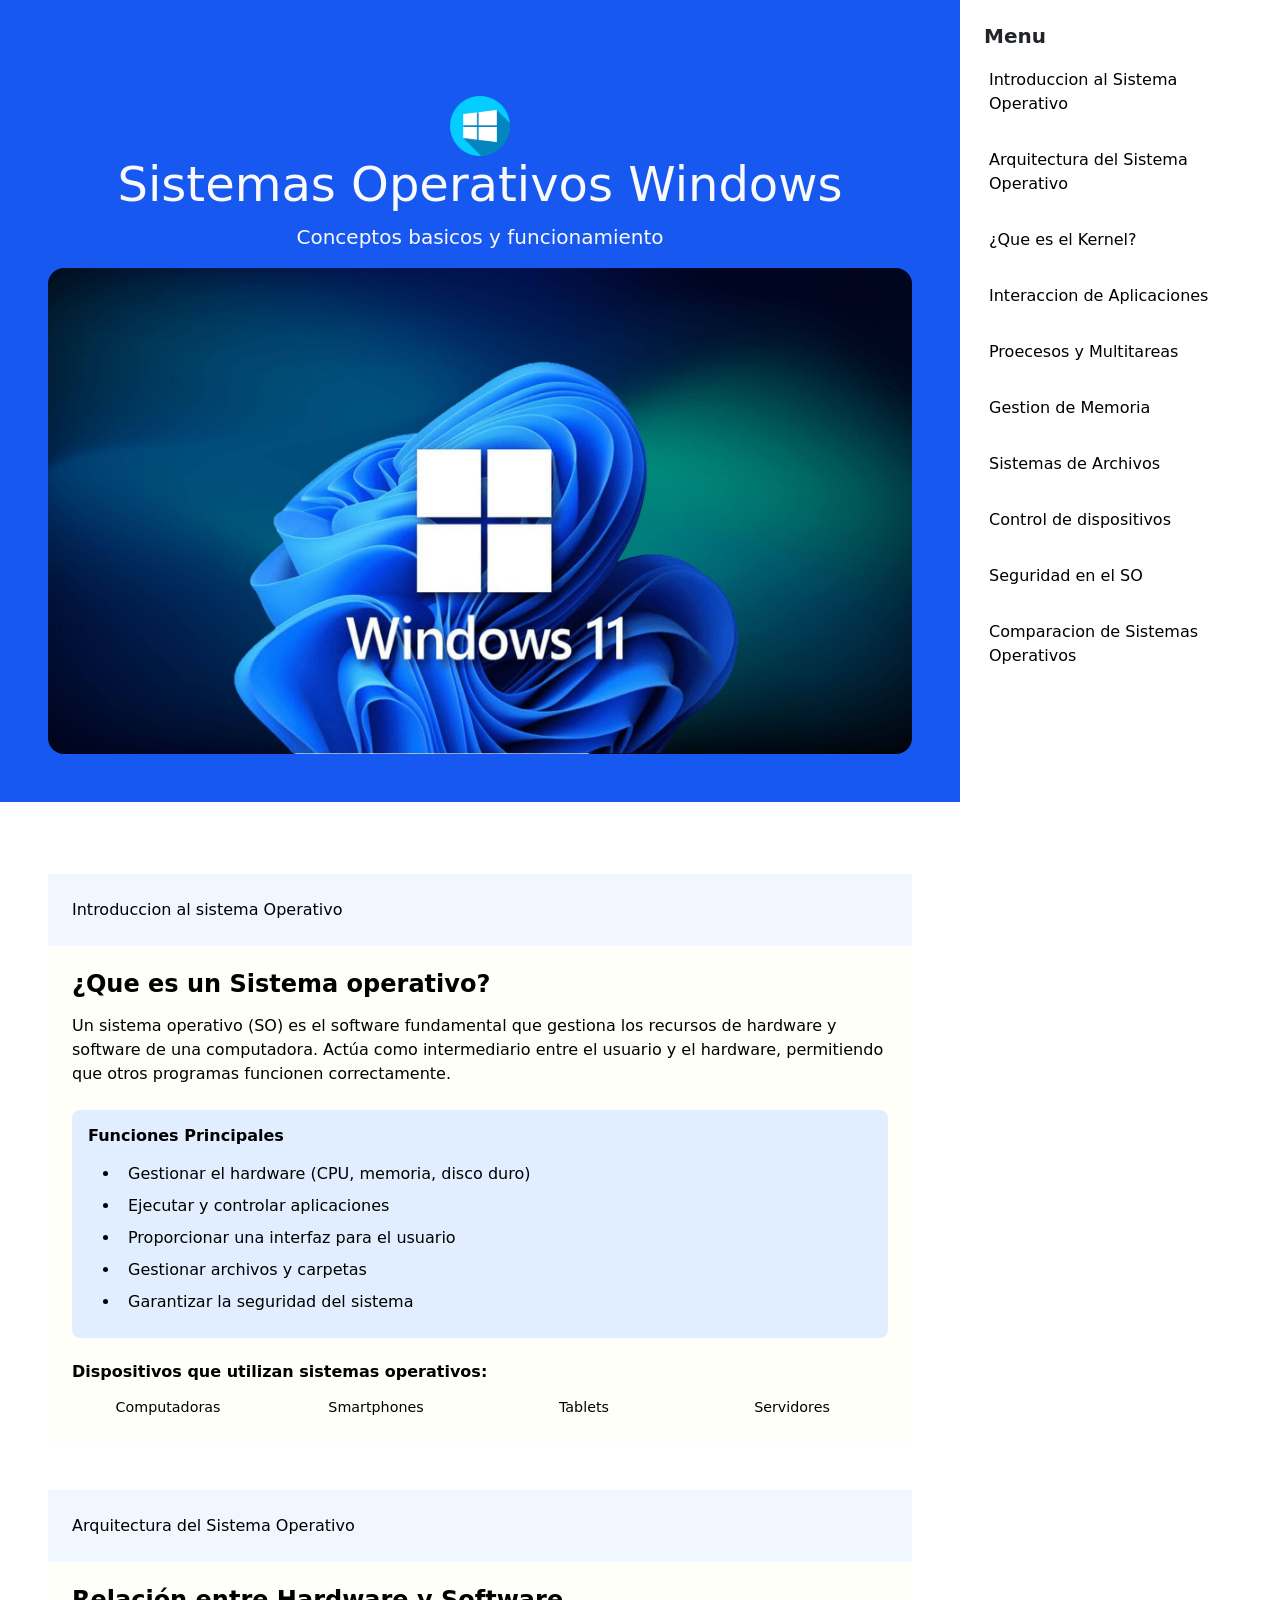
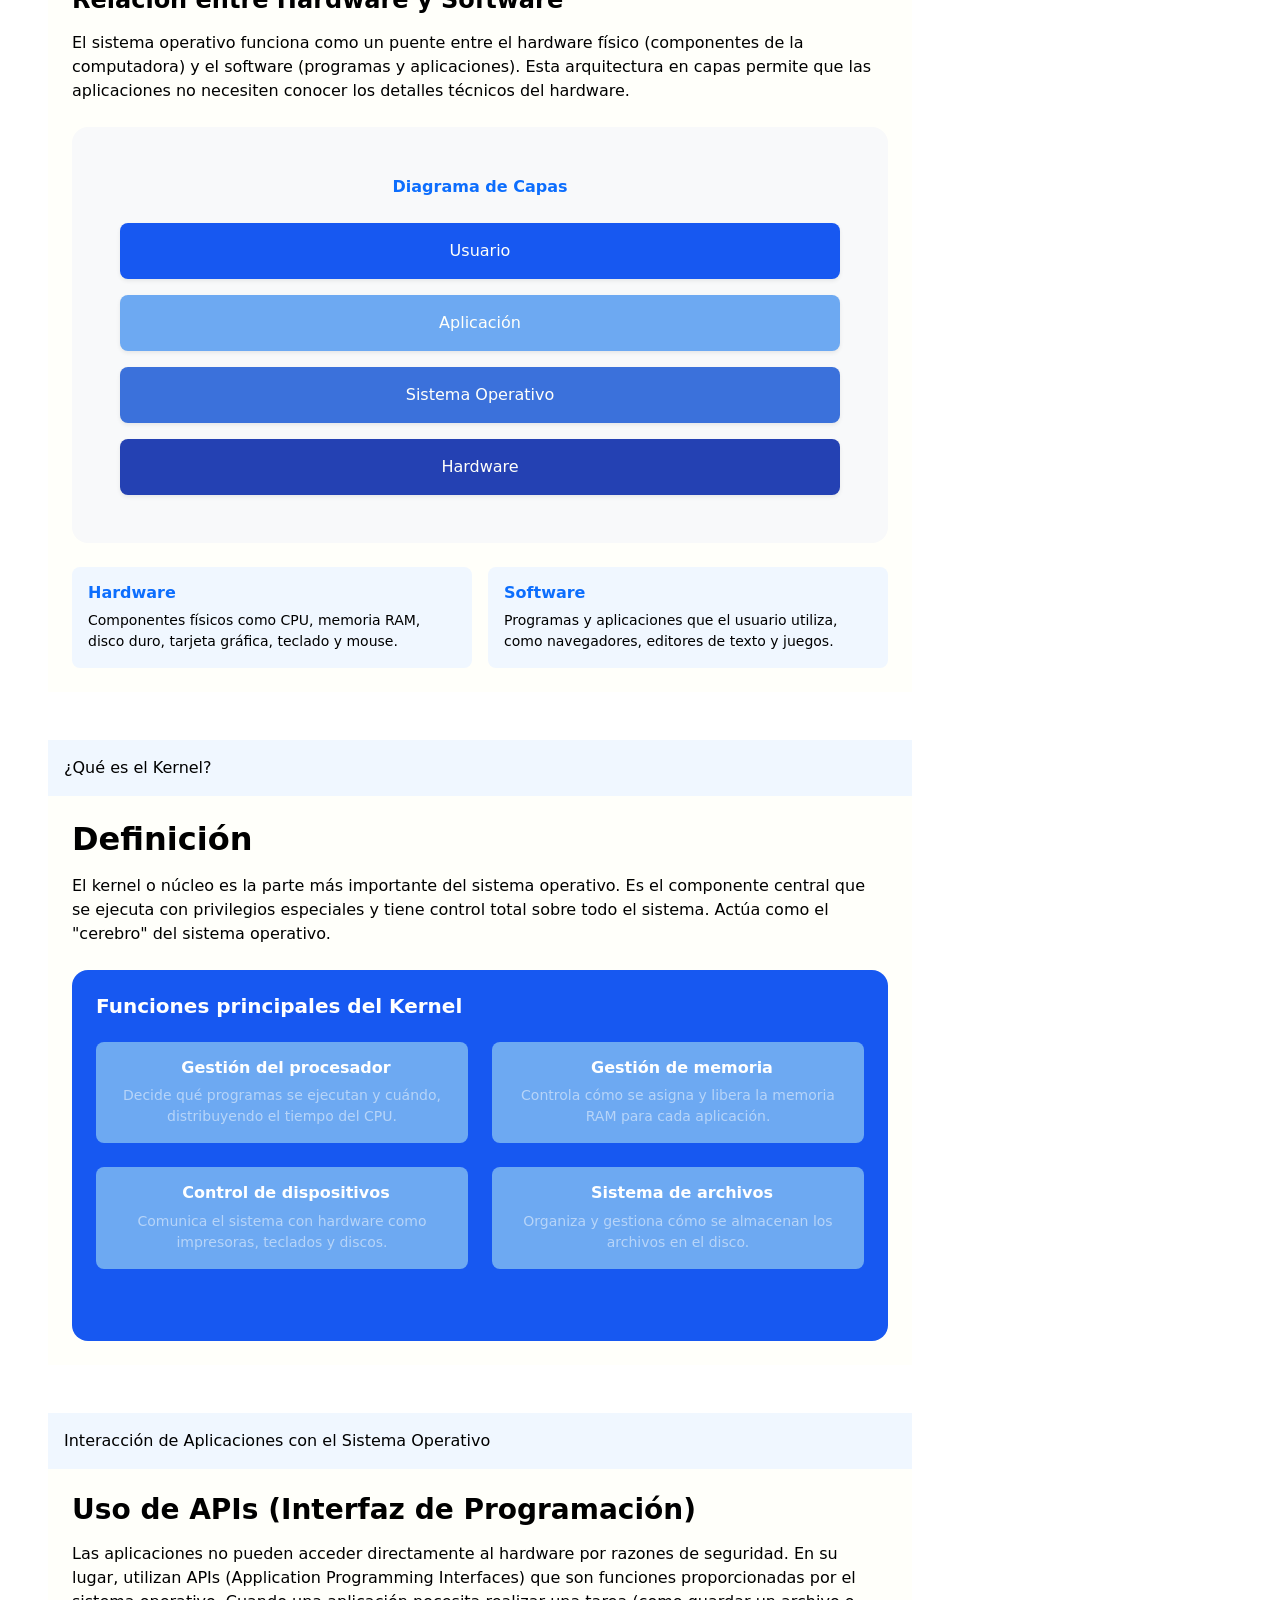
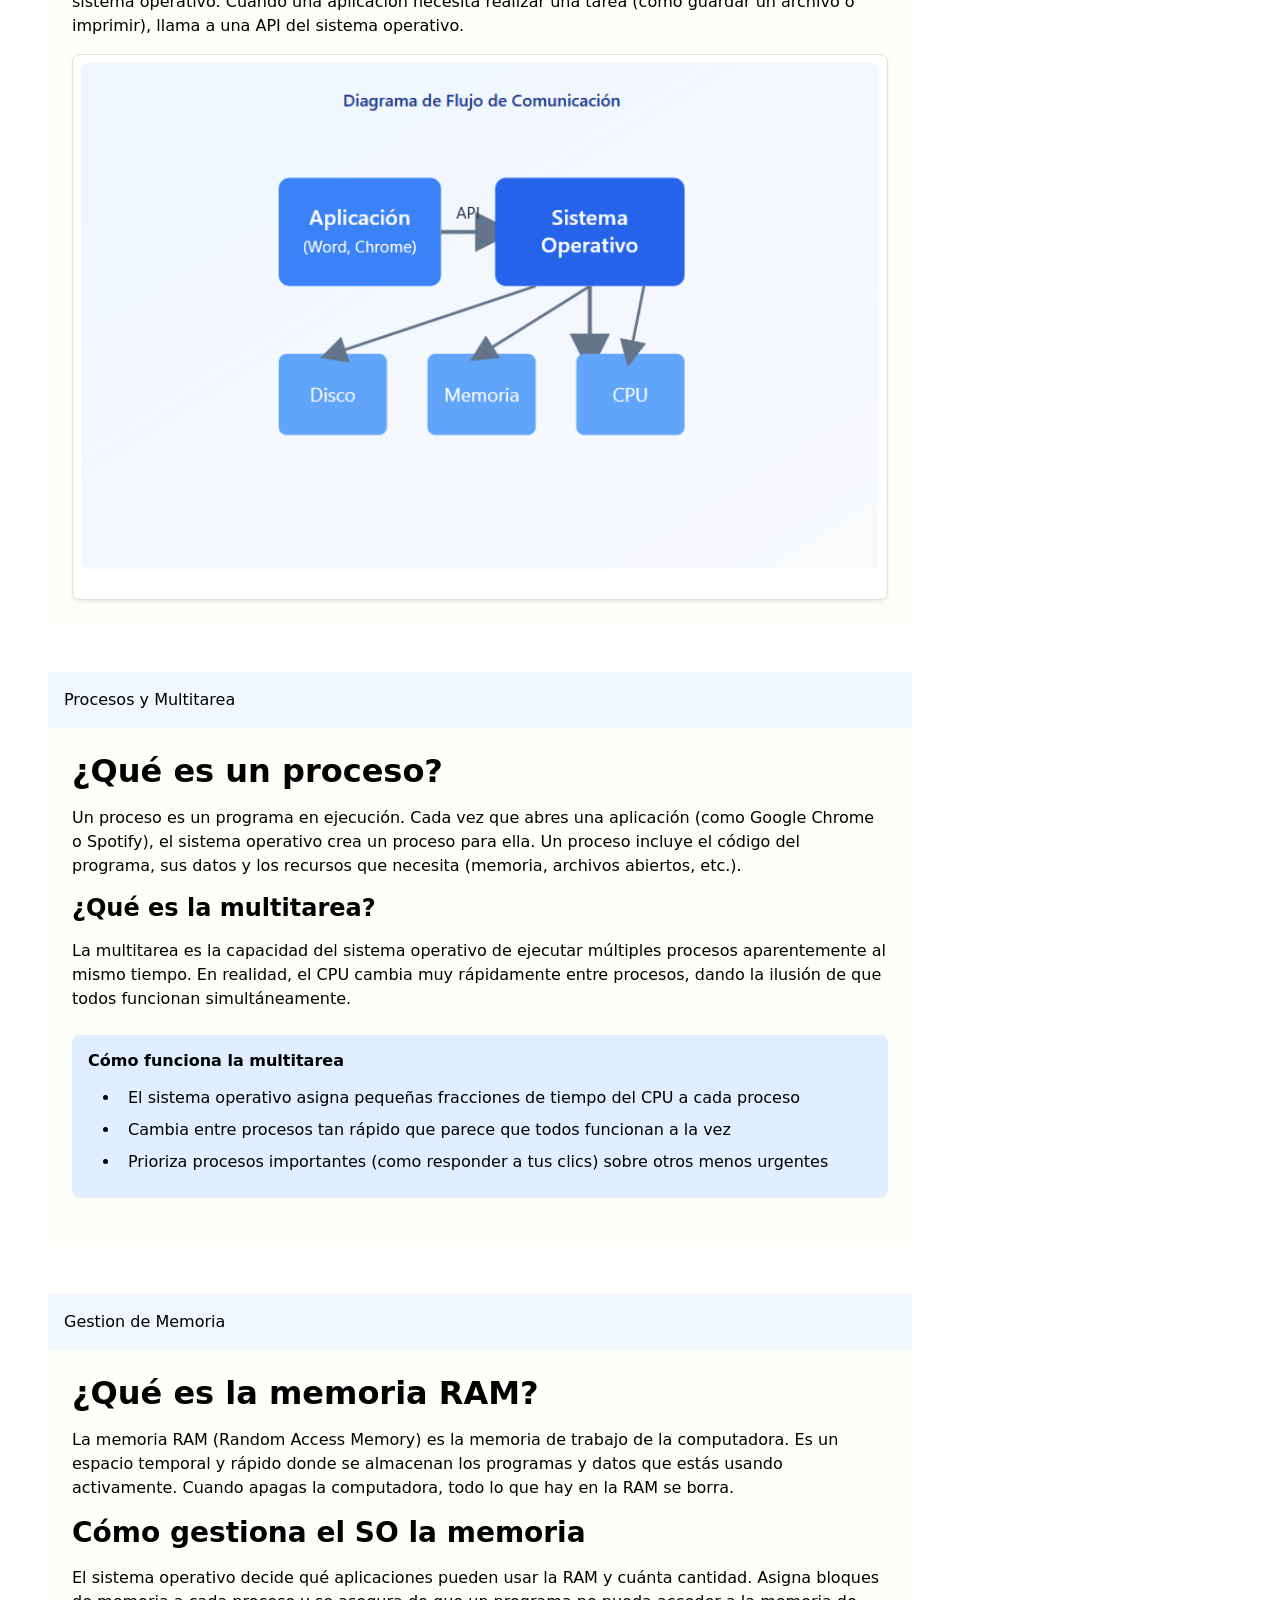
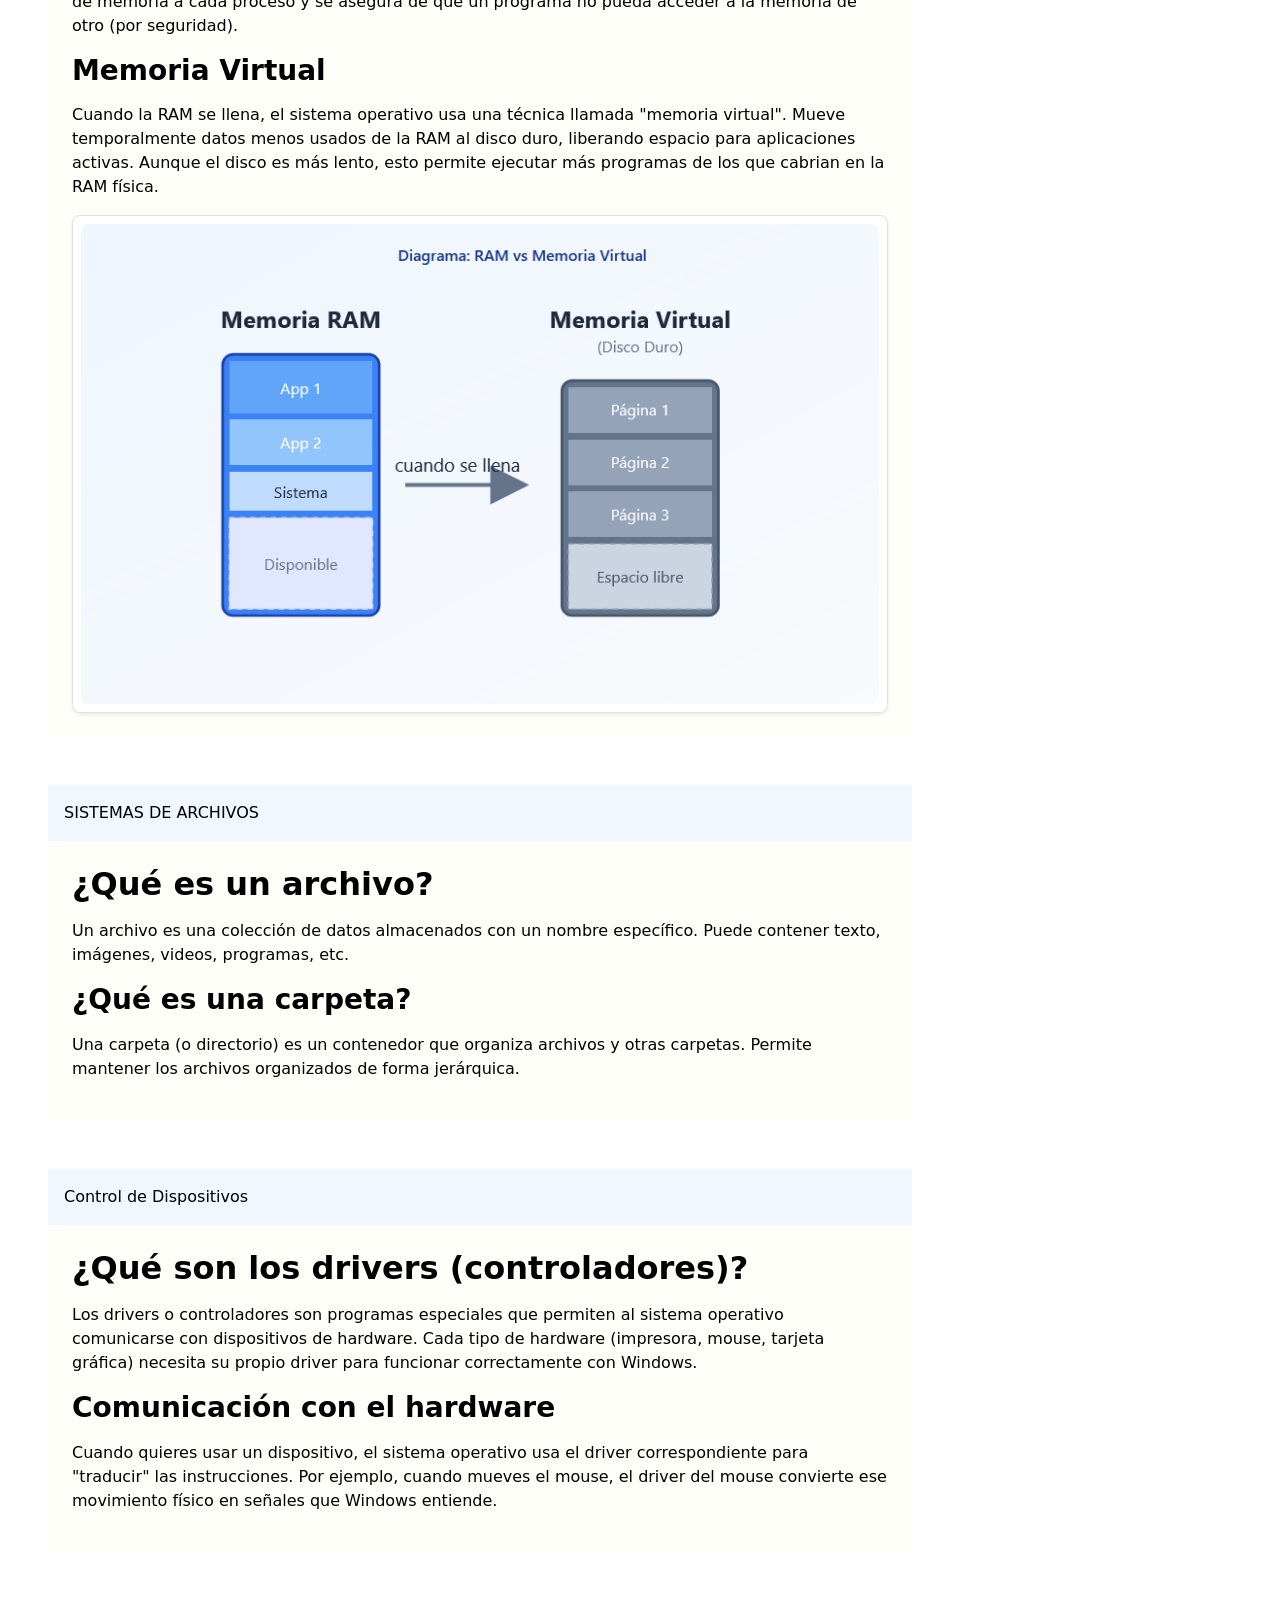
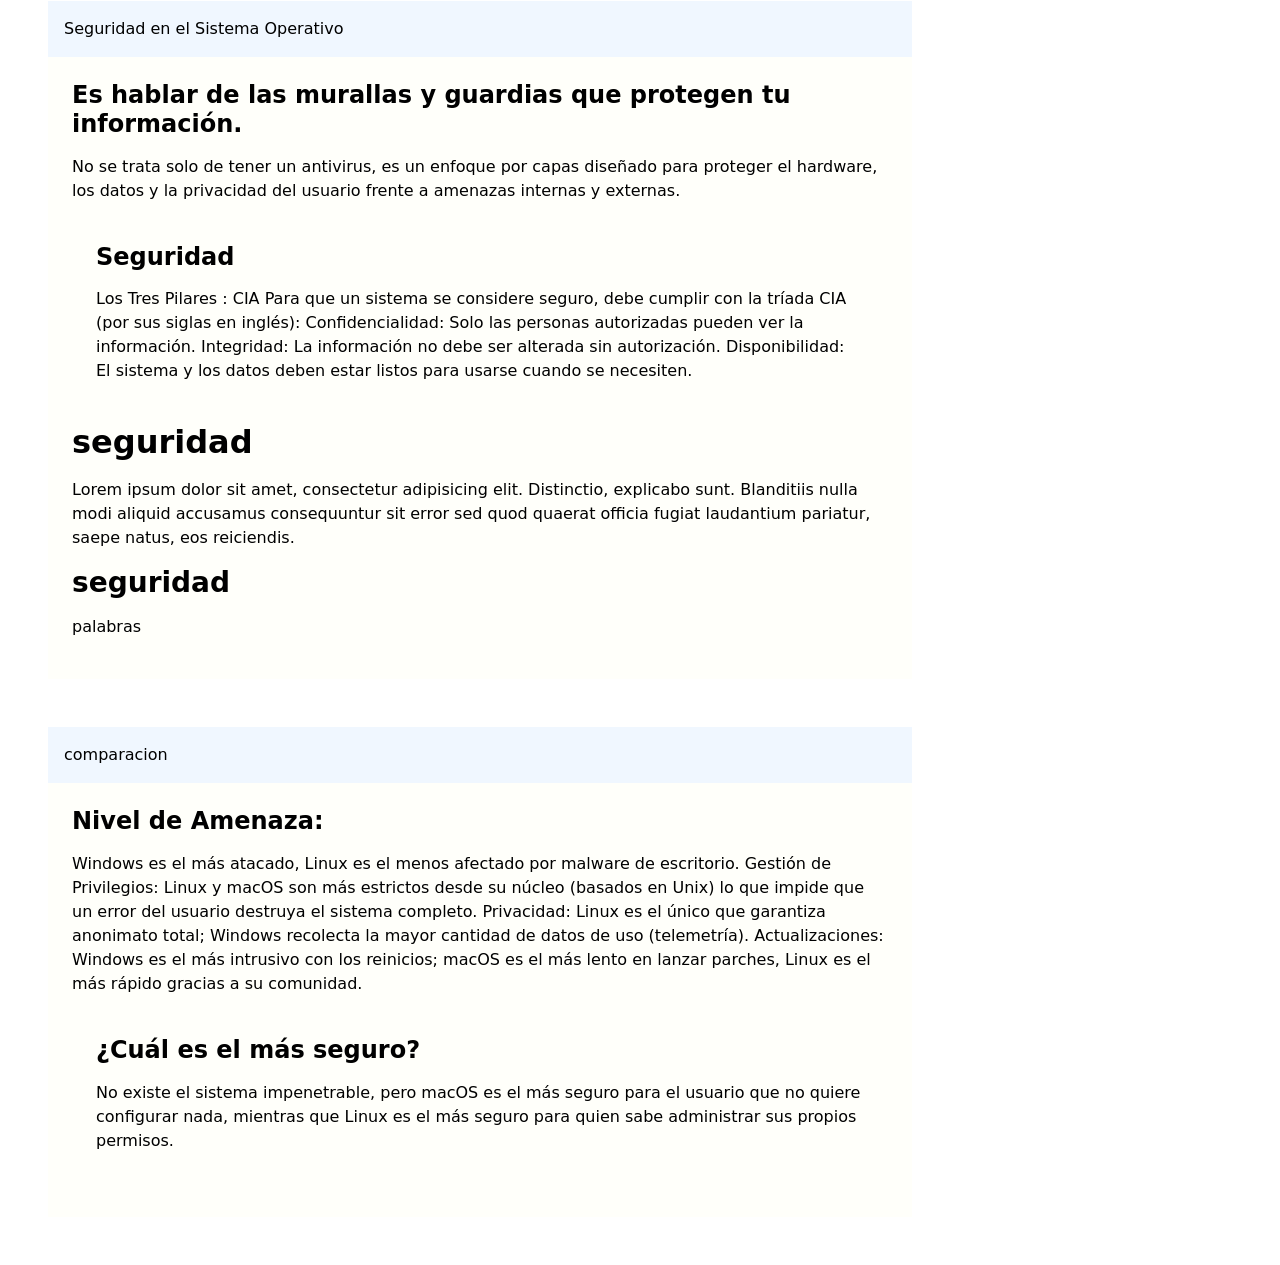
==== commit addfa419: "Merge branch 'main' of https://github.com/fJavier06/Win11" ====
--- a/omega/index.html
+++ b/omega/index.html
@@ -11,8 +11,36 @@
 </head>
 
 <body>
+    <!--Menu para pantallas pequeñas-->
+    <header>
+        <nav id="navMobile" class="navbar navbar-expand-lg bg-body-tertiary">
+            <div class="container-fluid">
+                <a class="navbar-brand" href="#"></a>
+                <button class="navbar-toggler" type="button" data-bs-toggle="collapse"
+                    data-bs-target="#navbarNavAltMarkup" aria-controls="navbarNavAltMarkup" aria-expanded="false"
+                    aria-label="Toggle navigation">
+                    <span class="navbar-toggler-icon"></span>
+                </button>
+                <div class="collapse navbar-collapse" id="navbarNavAltMarkup">
+                    <div class="navbar-nav">
+                        <a class="nav-link custom-link" href="#introduccion">Introduccion al Sistema Operativo</a>
+                        <a class=" nav-link custom-link" href="#arquitectura">Arquitectura del Sistema Operativo</a>
+                        <a class="nav-link custom-link" href="#kernel">¿Que es el Kernel?</a>
+                        <a class="nav-link custom-link" href="#Interaccion">Interaccion de Aplicaciones</a>
+                        <a class="nav-link custom-link" href="#procesos">Proecesos y Multitareas</a>
+                        <a class="nav-link custom-link" href="#gestion">Gestion de Memoria</a>
+                        <a class="nav-link custom-link" href="#sistemas">Sistemas de Archivos</a>
+                        <a class="nav-link custom-link" href="#control">Control de dispositivos</a>
+                        <a class="nav-link custom-link" href="#seguridad">Seguridad en el SO</a>
+                        <a class="nav-link custom-link" href="#comparacion">Comparacion de Sistemas Operativos</a>
+                    </div>
+                </div>
+            </div>
+        </nav>
+    </header>
+
     <main>
-        <div class="container-fluid p-0">
+        <section class="container-fluid p-0">
             <div class="row g-0">
                 <div class="col-md-9">
                     <div class="main-content p-5">
@@ -22,21 +50,21 @@
                             <p class="lead">Conceptos basicos y funcionamiento</p>
                         </header>
                         <section>
-                            <img src="assets/img/Titulo-win11.jpg" alt="Logotipo Windows 11" class="img-fluid rounded-4"
-                                style="max-width: 600px;">
+                            <img src="assets/img/Titulo-win11.jpg" alt="Logotipo Windows 11"
+                                class="img-fluid rounded-4">
                         </section>
                     </div>
 
                     <!--INTRODUCCION AL SISTEMA OPERATIVO-->
-                    <div class="bg-white p-5" >
+                    <div class="bg-white p-5">
                         <section id="introduccion" class="info-card rounded-4 mt-4" data-aos="fade-up">
-                            <header class="card-header p-3">
+                            <div class="card-header p-3 p-md-4">
                                 <i class="bi bi-layers mb-2"></i><span class="fw-medium">Introduccion al sistema
                                     Operativo</span>
-                            </header>
-
-                            <div class="card-body p-4">
-                                <h2 class="h4 fw-bold mb-3">¿Que es un Sistema operativo?</h2>
+                            </div>
+
+                            <div class="card-body p-3 p-md-4">
+                                <h2 class="fw-bold mb-3 fs-4 fs-md-2">¿Que es un Sistema operativo?</h2>
                                 <p>Un sistema operativo (SO) es el software fundamental que gestiona los recursos de
                                     hardware y software de una computadora. Actúa como intermediario entre el usuario y
                                     el
@@ -62,29 +90,29 @@
                                 </div>
 
                                 <h3 class="h6 fw-bold mb-3">Dispositivos que utilizan sistemas operativos:</h3>
-                                <div class="row g-3 text-center">
-                                    <div class="col-3">
+                                <div class="row g-2 g-md-3 text-center">
+                                    <div class="col-6 col-md-3">
                                         <div class="device-card rounded-3">
                                             <i class="bi bi-pc-display"></i>
                                             <p class="small mb-0">Computadoras</p>
                                         </div>
                                     </div>
 
-                                    <div class="col-3">
+                                    <div class="col-6 col-md-3">
                                         <div class="device-card rounded-3">
-                                            <i class="bi bi-bi-phoney"></i>
+                                            <i class="bi bi-bi-phone"></i>
                                             <p class="small mb-0">Smartphones</p>
                                         </div>
                                     </div>
 
-                                    <div class="col-3">
+                                    <div class="col-6 col-md-3">
                                         <div class="device-card rounded-3">
                                             <i class="bi bi-bi-tablet"></i>
                                             <p class="small mb-0">Tablets</p>
                                         </div>
                                     </div>
 
-                                    <div class="col-3">
+                                    <div class="col-6 col-md-3">
                                         <div class="device-card rounded-3">
                                             <i class="bi bi-hdd-network"></i>
                                             <p class="small mb-0">Servidores</p>
@@ -95,52 +123,52 @@
                         </section>
 
                         <!--ARQUITECTURA DEL SISTEMA OPERATIVO-->
-                        <section id="arquitectura" class="info-cad rounded-4 mt-5" data-aos="fade-down">
-                            <header class="card-header p-3">
+                        <section id="arquitectura" class="info-card rounded-4 mt-5" data-aos="fade-down">
+                            <div class="card-header p-3 p-md-4">
                                 <i class="bi bi-cpu mb-2"></i>
                                 <span class="fw-medium">Arquitectura del Sistema Operativo</span>
-                            </header>
-
-                            <div class="card-body p-4">
-                                <h2 class="h4 fw-bold mb-3">Relación entre Hardware y Software</h2>
+                            </div>
+
+                            <div class="card-body p-4 p-md-4">
+                                <h2 class="fw-bold mb-3 fs-4 fs-md-2">Relación entre Hardware y Software</h2>
                                 <p>El sistema operativo funciona como un puente entre el hardware físico (componentes de
                                     la computadora) y el software (programas y aplicaciones). Esta arquitectura en capas
                                     permite que las aplicaciones no necesiten conocer los detalles técnicos del
                                     hardware.</p>
 
-                                <div class="diagrama-box rounded-4 p-5 my-4 text-center">
+                                <div class="diagrama-box rounded-4 p-3 p-md-5 my-4 text-center bg-light">
                                     <p class="text-primary fw-bold mb-4">Diagrama de Capas</p>
                                     <div class="d-flex flex-column align-items-center">
-                                        <div class="layer-box layer-usuario p-3 rounded-3 shadow-sm w-50">
+                                        <div class="layer-box layer-usuario p-3 rounded-3 shadow-sm w-100 w-md-50">
                                             Usuario
                                         </div>
                                         <i class="bi bi-arrow-down my-2 fs-4 text-secondary"></i>
 
-                                        <div class="layer-box layer-aplicacion p-3 rounded-3 shadow-sm w-50">
+                                        <div class="layer-box layer-aplicacion p-3 rounded-3 shadow-sm w-100 w-md-50">
                                             Aplicación
                                         </div>
                                         <i class="bi bi-arrow-down my-2 fs-4 text-secondary"></i>
 
-                                        <div class="layer-box layer-so p-3 rounded-3 shadow-sm w-50">
+                                        <div class="layer-box layer-so p-3 rounded-3 shadow-sm w-100 w-md-50">
                                             Sistema Operativo
                                         </div>
                                         <i class="bi bi-arrow-down my-2 fs-4 text-secondary"></i>
 
-                                        <div class="layer-box layer-hardware p-3 rounded-3 shadow-sm w-50">
+                                        <div class="layer-box layer-hardware p-3 rounded-3 shadow-sm w-100 w-md-50">
                                             Hardware
                                         </div>
                                     </div>
                                 </div>
 
                                 <div class="row g-3">
-                                    <div class="col-md-6">
+                                    <div class="col-12 col-md-6">
                                         <div class="p-3 rounded-3 h-100" style="background-color: #f0f7ff;">
                                             <h4 class="h6 fw-bold text-primary">Hardware</h4>
                                             <p class="small mb-0">Componentes físicos como CPU, memoria RAM, disco duro,
                                                 tarjeta gráfica, teclado y mouse.</p>
                                         </div>
                                     </div>
-                                    <div class="col-md-6">
+                                    <div class="col-12  col-md-6">
                                         <div class="p-3 rounded-3 h-100" style="background-color: #f0f7ff;">
                                             <h4 class="h6 fw-bold text-primary">Software</h4>
                                             <p class="small mb-0">Programas y aplicaciones que el usuario utiliza, como
@@ -153,13 +181,13 @@
                         </section>
 
                         <!--¿QUE ES EL KERNEL?-->
-                        <section id="kernel" class="info-card rounded-4 mt-5">
-                            <header class="card-header p-3">
+                        <section id="kernel" class="info-card rounded-4 mt-5" data-aos="fade-left">
+                            <div class="card-header p-3">
                                 <i class="bi bi-lightning-charge mb-2"></i>
                                 <span class="fw-medium">¿Qué es el Kernel?</span>
-                            </header>
-                            <div class="card-body p-4">
-                                <h2 class="h4 fw-bold mb-3">Definición</h2>
+                            </div>
+                            <div class="card-body p-4">
+                                <h2 class="fw-bold mb-3">Definición</h2>
                                 <p>El kernel o núcleo es la parte más importante del sistema operativo. Es el componente
                                     central que se ejecuta con privilegios especiales y tiene control total sobre todo
                                     el sistema. Actúa como el "cerebro" del sistema operativo.</p>
@@ -217,50 +245,61 @@
                         </section>
 
                         <!--INTERACCION DE APLICACIONES-->
-                        <section id="Interaccion" class="info-card rounded-4 mt-5">
-                            <header class="card-header p-3">
+                        <section id="Interaccion" class="info-card rounded-4 mt-5" data-aos="fade-right">
+                            <div class="card-header p-3">
                                 <i class="bi bi-lightning-charge mb-2"></i>
                                 <span class="fw-medium">Interacción de Aplicaciones con el Sistema Operativo</span>
-                            </header>
-                            <div class="card-body p-4">
-                                <h2 class="h4 fw-bold mb-3">Uso de APIs (Interfaz de Programación)</h2>
+                            </div>
+                            <div class="card-body p-3 p-md-4">
+                                <h2 class="fw-bold mb-3 fs-3 fs-md-2">Uso de APIs (Interfaz de Programación)</h2>
                                 <p>Las aplicaciones no pueden acceder directamente al hardware por razones de seguridad.
                                     En su lugar, utilizan APIs (Application Programming Interfaces) que son funciones
                                     proporcionadas por el sistema operativo. Cuando una aplicación necesita realizar una
                                     tarea (como guardar un archivo o imprimir), llama a una API del sistema operativo.
                                 </p>
-                                <img src="assets/img/Diagrama.png" alt="Diagrama de flujo">
+                                <div class="img-container p-2 border rounded-3 bg-white shadow-sm">
+                                    <img src="assets/img/Diagrama.png" alt="Diagrama de flujo"
+                                        class="img-fluid rounded-2 w-100 rounded-3" style="display: block;">
+                                </div>
                             </div>
                         </section>
 
                         <!--PROCESOS Y MULTITAREAS-->
-                        <section id="procesos" class="info-card rounded-4 mt-5">
-                            <header class="card-header p-3">
+                        <section id=" procesos" class="info-card rounded-4 mt-5" data-aos="fade-up">
+                            <div class="card-header p-3">
                                 <i class="bi bi-lightning-charge mb-2"></i>
                                 <span class="fw-medium">Procesos y Multitarea</span>
-                            </header>
-                            <div class="card-body p-4">
-                                <h2 class="h4 fw-bold mb-3">¿Qué es un proceso?</h2>
-                                <p>Un proceso es un programa en ejecución. Cada vez que abres una aplicación (como
-                                    Google Chrome o Spotify), el sistema operativo crea un proceso para ella. Un proceso
-                                    incluye el código del programa, sus datos y los recursos que necesita (memoria,
+                            </div>
+                            <div class="card-body p-4">
+                                <h2 class="fw-bold mb-3">¿Qué es un proceso?</h2>
+                                <p>Un proceso es un programa en ejecución. Cada vez que abres una aplicación
+                                    (como
+                                    Google Chrome o Spotify), el sistema operativo crea un proceso para
+                                    ella. Un proceso
+                                    incluye el código del programa, sus datos y los recursos que necesita
+                                    (memoria,
                                     archivos abiertos, etc.).
                                 </p>
                                 <h2 class="h4 fw-bold mb-3">¿Qué es la multitarea?</h2>
-                                <p>La multitarea es la capacidad del sistema operativo de ejecutar múltiples procesos
-                                    aparentemente al mismo tiempo. En realidad, el CPU cambia muy rápidamente entre
+                                <p>La multitarea es la capacidad del sistema operativo de ejecutar múltiples
+                                    procesos
+                                    aparentemente al mismo tiempo. En realidad, el CPU cambia muy
+                                    rápidamente entre
                                     procesos, dando la ilusión de que todos funcionan simultáneamente.
                                 </p>
                                 <div class="funciones-box rounded-3 p-3 my-4
                             ">
                                     <h3 class="h6 fw-bold">Cómo funciona la multitarea</h3>
                                     <ul class="list mb-0 mt-3">
-                                        <li class="mb-2"><i class="bi bi-circulo me-2"></i>El sistema operativo asigna
+                                        <li class="mb-2"><i class="bi bi-circulo me-2"></i>El sistema
+                                            operativo asigna
                                             pequeñas fracciones de tiempo del CPU a cada proceso</li>
-                                        <li class="mb-2"><i class="bi bi-circulo me-2"></i>Cambia entre procesos tan
+                                        <li class="mb-2"><i class="bi bi-circulo me-2"></i>Cambia entre
+                                            procesos tan
                                             rápido que parece que todos funcionan a la vez
                                         </li>
-                                        <li class="mb-2"><i class="bi bi-circulo me-2"></i>Prioriza procesos importantes
+                                        <li class="mb-2"><i class="bi bi-circulo me-2"></i>Prioriza procesos
+                                            importantes
                                             (como responder a tus clics) sobre otros menos urgentes</li>
                                     </ul>
                                 </div>
@@ -268,78 +307,81 @@
                         </section>
 
                         <!--GESTION DE MEMORIA-->
-                        <section id="gestion" class="info-card rounded-4 mt-5">
-                            <header class="card-header p-3">
+                        <section id="gestion" class="info-card rounded-4 mt-5" data-aos="fade-down">
+                            <div class="card-header p-3">
                                 <i class="bi bi-lightning-charge mb-2"></i>
                                 <span class="fw-medium">Gestion de Memoria</span>
-                            </header>
-
-                            <div class="card-body p-4">
-                                <h2 class="h4 fw-bold mb-3">¿Qué es la memoria RAM?</h2>
+                            </div>
+
+                            <div class="card-body p-4">
+                                <h2 class="fw-bold mb-3">¿Qué es la memoria RAM?</h2>
                                 <p>La memoria RAM (Random Access Memory) es la memoria de trabajo de la computadora. Es
                                     un espacio temporal y rápido donde se almacenan los programas y datos que estás
                                     usando activamente. Cuando apagas la computadora, todo lo que hay en la RAM se
                                     borra.
                                 </p>
-                                <h2 class="h4 fw-bold mb-3">Cómo gestiona el SO la memoria</h2>
+                                <h2 class=" h3 fw-bold mb-3">Cómo gestiona el SO la memoria</h2>
                                 <p>El sistema operativo decide qué aplicaciones pueden usar la RAM y cuánta cantidad.
                                     Asigna bloques de memoria a cada proceso y se asegura de que un programa no pueda
                                     acceder a la memoria de otro (por seguridad).
                                 </p>
-                                <h2 class="h4 fw-bold mb-3">Memoria Virtual</h2>
+                                <h2 class=" h3 fw-bold mb-3">Memoria Virtual</h2>
                                 <p>Cuando la RAM se llena, el sistema operativo usa una técnica llamada "memoria
                                     virtual". Mueve temporalmente datos menos usados de la RAM al disco duro, liberando
                                     espacio para aplicaciones activas. Aunque el disco es más lento, esto permite
                                     ejecutar más programas de los que cabrian en la RAM física.</p>
-                                <img src="assets/img/Diagrama de ram.png" alt="Diagrama de ram vs memoria virtual">
+
+                                <div class="img-container p-2 border rounded-3 bg-white shadow-sm">
+                                    <img src="assets/img/Diagrama de ram.png" alt="Diagrama de ram vs memoria virtual"
+                                        class="img-fluid rounded-2 w-100 rounded-3" style="display: block;">
+                                </div>
+
                             </div>
 
                         </section>
 
                         <!--SISTEMAS DE ARCHIVOS-->
-                        <section id="sistemas" class="info-card rounded-4 mt-5">
-                            <header class="card-header p-3">
+                        <section id="sistemas" class="info-card rounded-4 mt-5" data-aos="fade-left">
+                            <div class="card-header p-3">
                                 <i class="bi bi-lightning-charge mb-2"></i>
                                 <span class="fw-medium">SISTEMAS DE ARCHIVOS</span>
-                            </header>
-
-                            <div class="card-body p-4">
-                                <h2 class="h4 fw-bold mb-3">¿Qué es un archivo?</h2>
+                            </div>
+
+                            <div class="card-body p-4">
+                                <h2 class="fw-bold mb-3">¿Qué es un archivo?</h2>
                                 <p>Un archivo es una colección de datos almacenados con un nombre específico. Puede
-                                    contener texto, imágenes, videos, programas, etc.
-                                <div class="card-body p-4">
-                                    <h2 class="h4 fw-bold mb-3">¿Qué es una carpeta?</h2>
-                                    <p>Una carpeta (o directorio) es un contenedor que organiza archivos y otras
-                                        carpetas. Permite mantener los archivos organizados de forma jerárquica.
-                                    </p>
-                                </div>
+                                    contener texto, imágenes, videos, programas, etc.</p>
+                                <h2 class="h3 fw-bold mb-3">¿Qué es una carpeta?</h2>
+                                <p>Una carpeta (o directorio) es un contenedor que organiza archivos y otras
+                                    carpetas. Permite mantener los archivos organizados de forma jerárquica.
+                                </p>
+                            </div>
                         </section>
 
                         <!--CONTROL DE DISPOSITIVOS-->
-                        <section id="control" class="info-card rounded-4 mt-5">
-                            <header class="card-header p-3">
+                        <section id="control" class="info-card rounded-4 mt-5" data-aos="fade-right">
+                            <div class="card-header p-3">
                                 <i class="bi bi-lightning-charge mb-2"></i>
                                 <span class="fw-medium">Control de Dispositivos</span>
-                            </header>
-
-                            <div class="card-body p-4">
-                                <h2 class="h4 fw-bold mb-3">¿Qué son los drivers (controladores)?</h2>
+                            </div>
+
+                            <div class="card-body p-4">
+                                <h2 class="fw-bold mb-3">¿Qué son los drivers (controladores)?</h2>
                                 <p>Los drivers o controladores son programas especiales que permiten al sistema
                                     operativo comunicarse con dispositivos de hardware. Cada tipo de hardware
                                     (impresora, mouse, tarjeta gráfica) necesita su propio driver para funcionar
-                                    correctamente con Windows.
-                                <div class="card-body p-4">
-                                    <h2 class="h4 fw-bold mb-3">Comunicación con el hardware</h2>
-                                    <p>Cuando quieres usar un dispositivo, el sistema operativo usa el driver
-                                        correspondiente para "traducir" las instrucciones. Por ejemplo, cuando mueves el
-                                        mouse, el driver del mouse convierte ese movimiento físico en señales que
-                                        Windows entiende.
-                                    </p>
-                                </div>
+                                    correctamente con Windows.</p>
+                                <h2 class="h3 fw-bold mb-3">Comunicación con el hardware</h2>
+                                <p>Cuando quieres usar un dispositivo, el sistema operativo usa el driver
+                                    correspondiente para "traducir" las instrucciones. Por ejemplo, cuando mueves el
+                                    mouse, el driver del mouse convierte ese movimiento físico en señales que
+                                    Windows entiende.
+                                </p>
+                            </div>
                         </section>
 
                         <!--SEGURIDAD EN SO-->
-                        <section id="seguridad" class="info-card rounded-4 mt-5">
+                        <section id="seguridad" class="info-card rounded-4 mt-5" data-aos="fade-up">
                             <header class="card-header p-3">
                                 <i class="bi bi-lightning-charge mb-2"></i>
                                 <span class="fw-medium">Seguridad en el Sistema Operativo</span>
@@ -367,15 +409,21 @@
                                         necesiten.
                                     </p>
                                 </div>
+                                <h2 class="fw-bold mb-3">seguridad</h2>
+                                <p>Lorem ipsum dolor sit amet, consectetur adipisicing elit. Distinctio, explicabo sunt.
+                                    Blanditiis nulla modi aliquid accusamus consequuntur sit error sed quod quaerat
+                                    officia fugiat laudantium pariatur, saepe natus, eos reiciendis.</p>
+                                <h2 class="h3 fw-bold mb-3">seguridad</h2>
+                                <p>palabras</p>
 
                         </section>
 
                         <!--COMPARACION DE SISTEMAS OPERATIVOS-->
-                        <section id="comparacion" class="info-card rounded-4 mt-5">
-                            <header class="card-header p-3">
+                        <section id="comparacion" class="info-card rounded-4 mt-5" data-aos="fade-down">
+                            <div class="card-header p-3">
                                 <i class="bi bi-lightning-charge mb-2"></i>
                                 <span class="fw-medium">comparacion</span>
-                            </header>
+                            </div>
 
                             <div class="card-body p-4">
                                 <h2 class="h4 fw-bold mb-3"> Nivel de Amenaza:</h2>
@@ -407,7 +455,7 @@
                 </div>
 
 
-                <aside class="col-md-3 sidebar-nav bg-white p-4">
+                <aside id="desknav" class="col-md-3 sidebar-nav bg-white p-4">
                     <h5 class="fw-bold mb-1">Menu</h5>
 
                     <nav class="nav flex-column">
@@ -416,7 +464,7 @@
                         <a class="nav-link custom-link" href="#kernel">¿Que es el Kernel?</a>
                         <a class="nav-link custom-link" href="#Interaccion">Interaccion de Aplicaciones</a>
                         <a class="nav-link custom-link" href="#procesos">Proecesos y Multitareas</a>
-                        <a class="nav-link custom-link" href="#">Gestion de Memoria</a>
+                        <a class="nav-link custom-link" href="#gestion">Gestion de Memoria</a>
                         <a class="nav-link custom-link" href="#sistemas">Sistemas de Archivos</a>
                         <a class="nav-link custom-link" href="#control">Control de dispositivos</a>
                         <a class="nav-link custom-link" href="#seguridad">Seguridad en el SO</a>
@@ -424,7 +472,7 @@
                     </nav>
                 </aside>
             </div>
-        </div>
+        </section>
     </main>
     <script src="assets/bootstrap/js/bootstrap.bundle.min.js"></script>
     <script src="assets/aos/aos.js"></script>
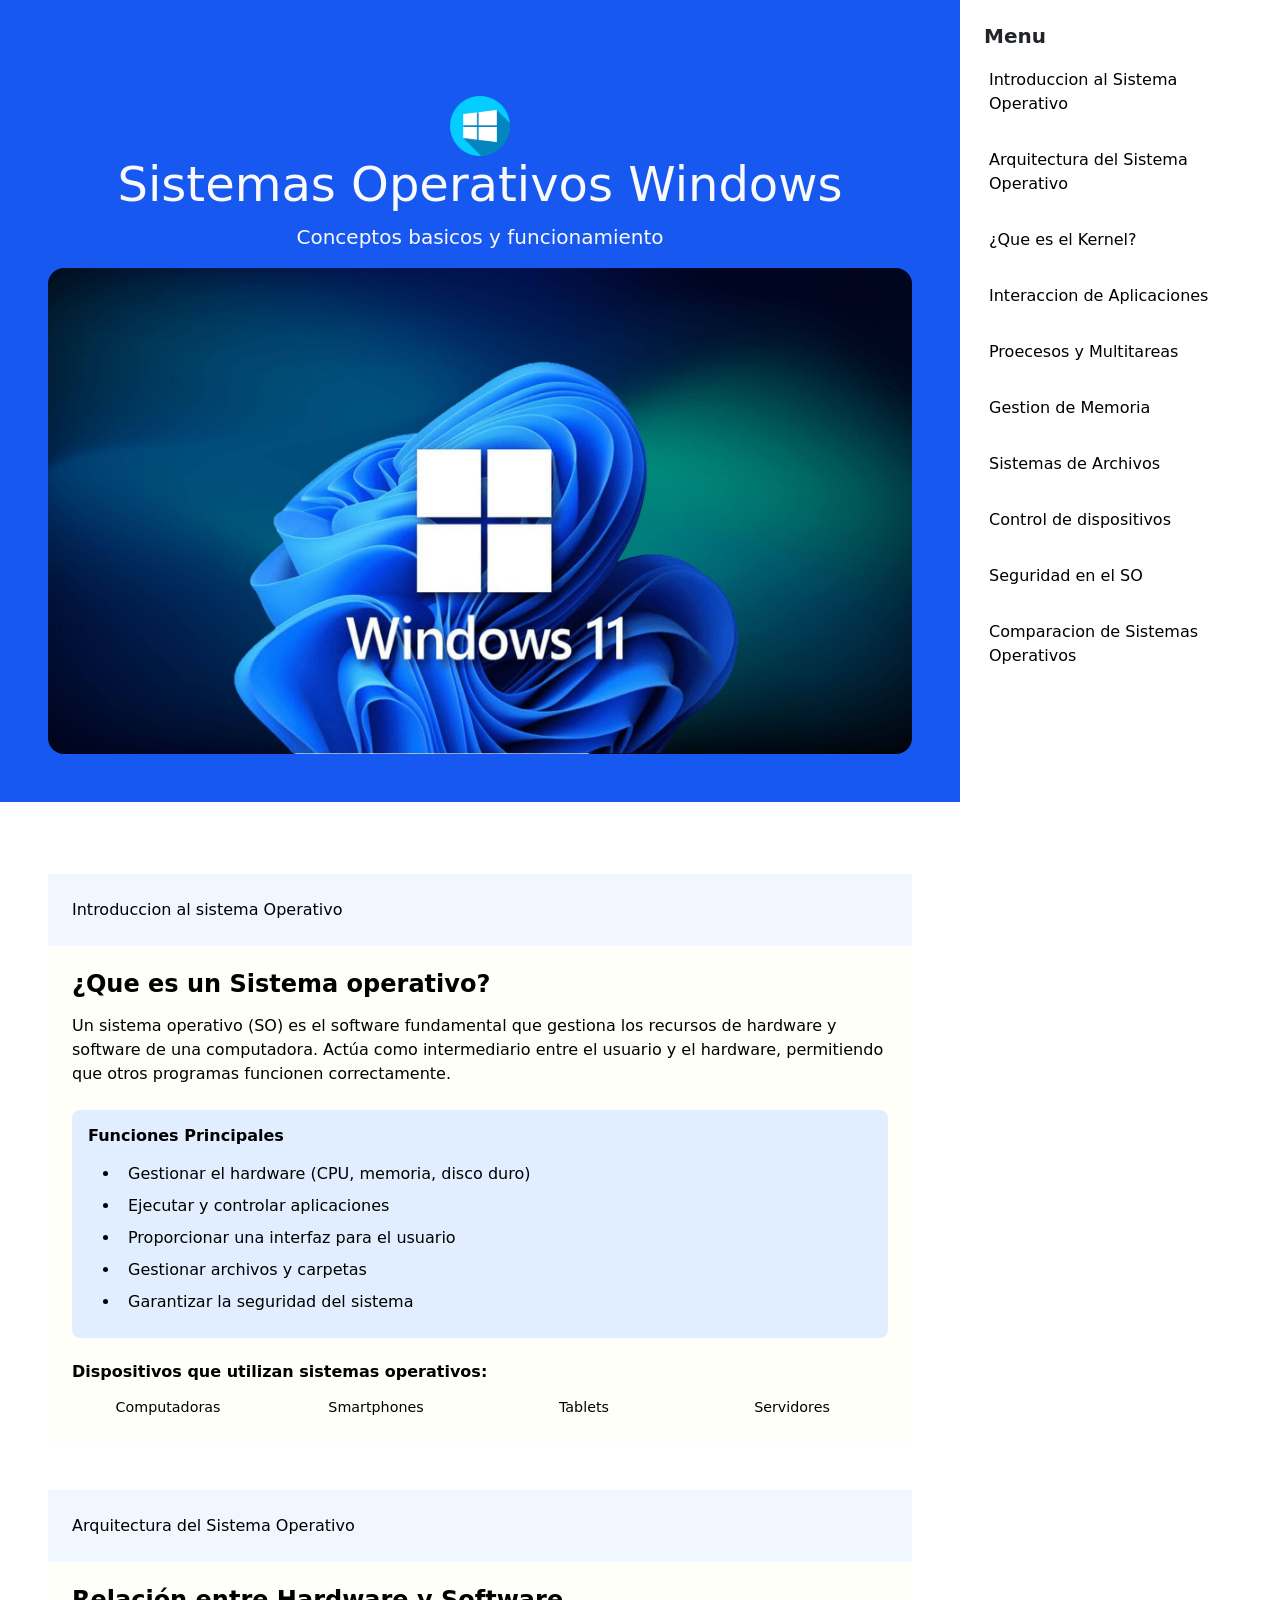
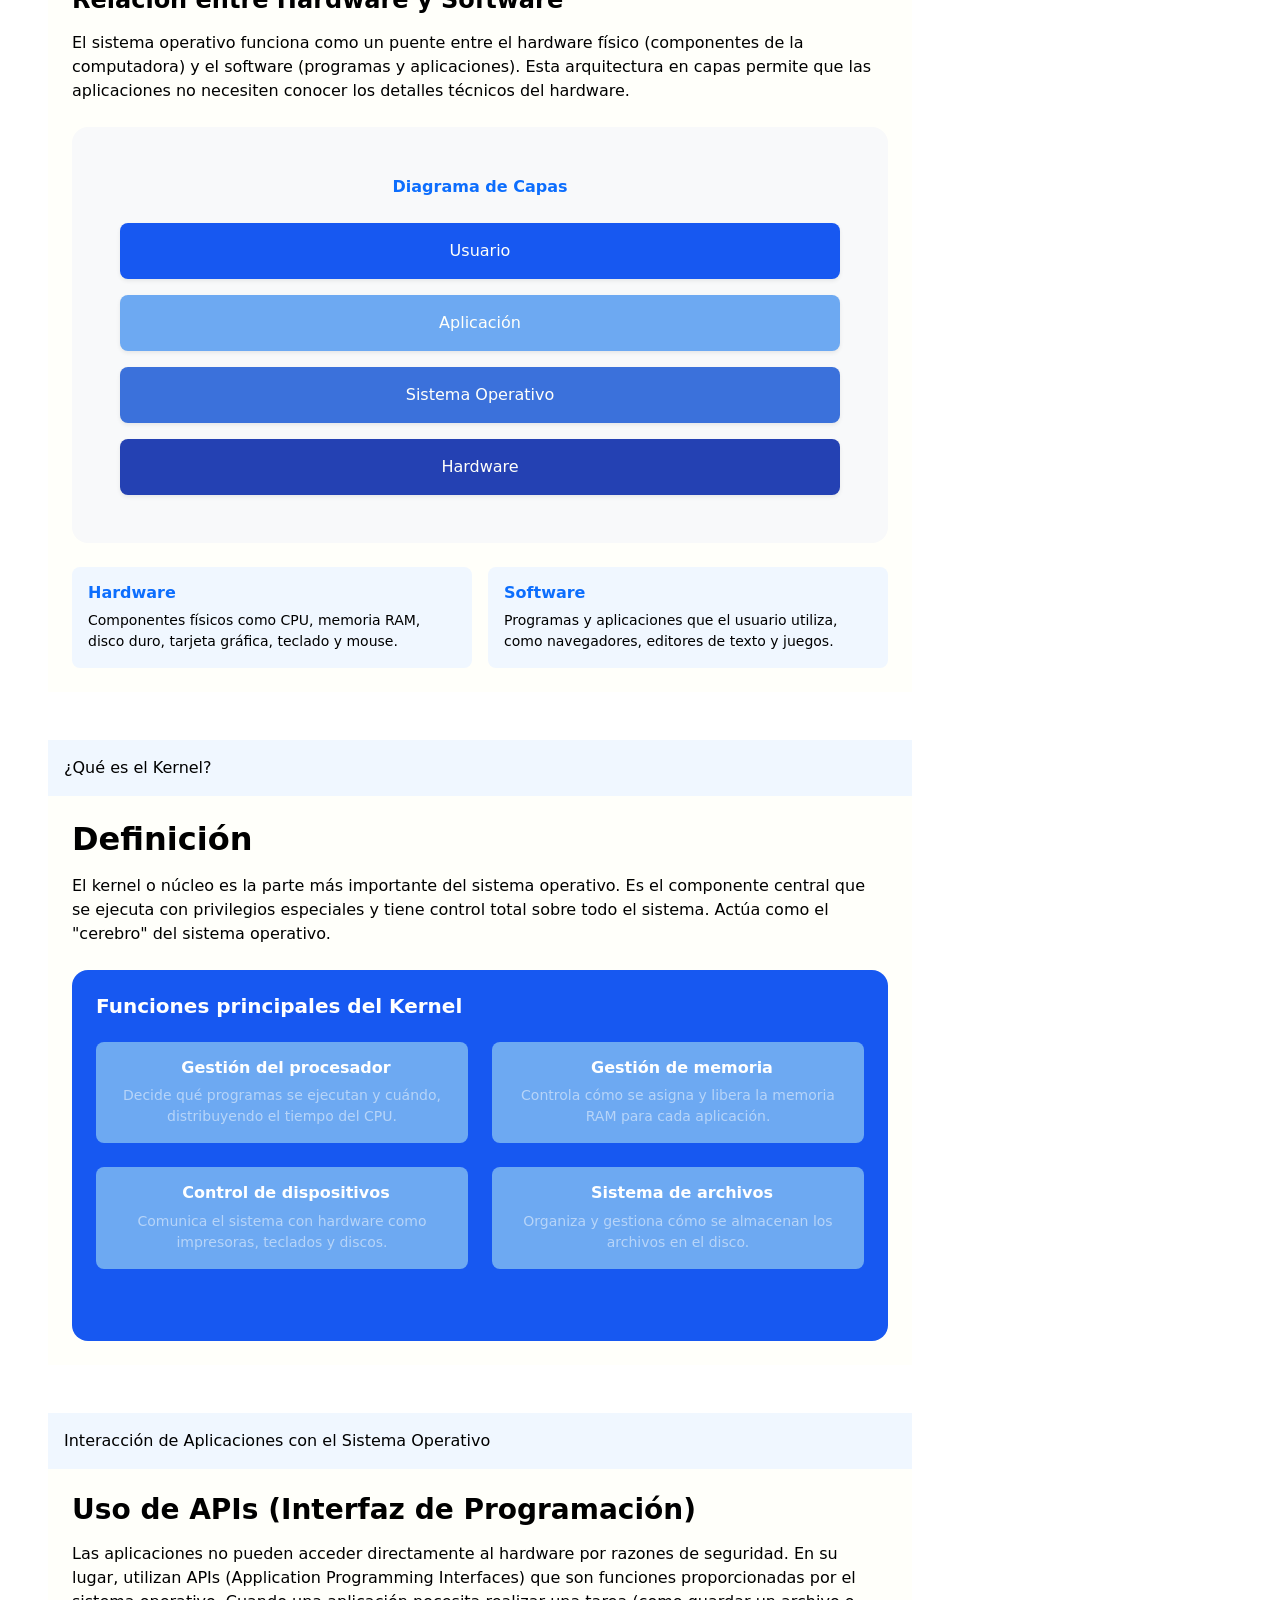
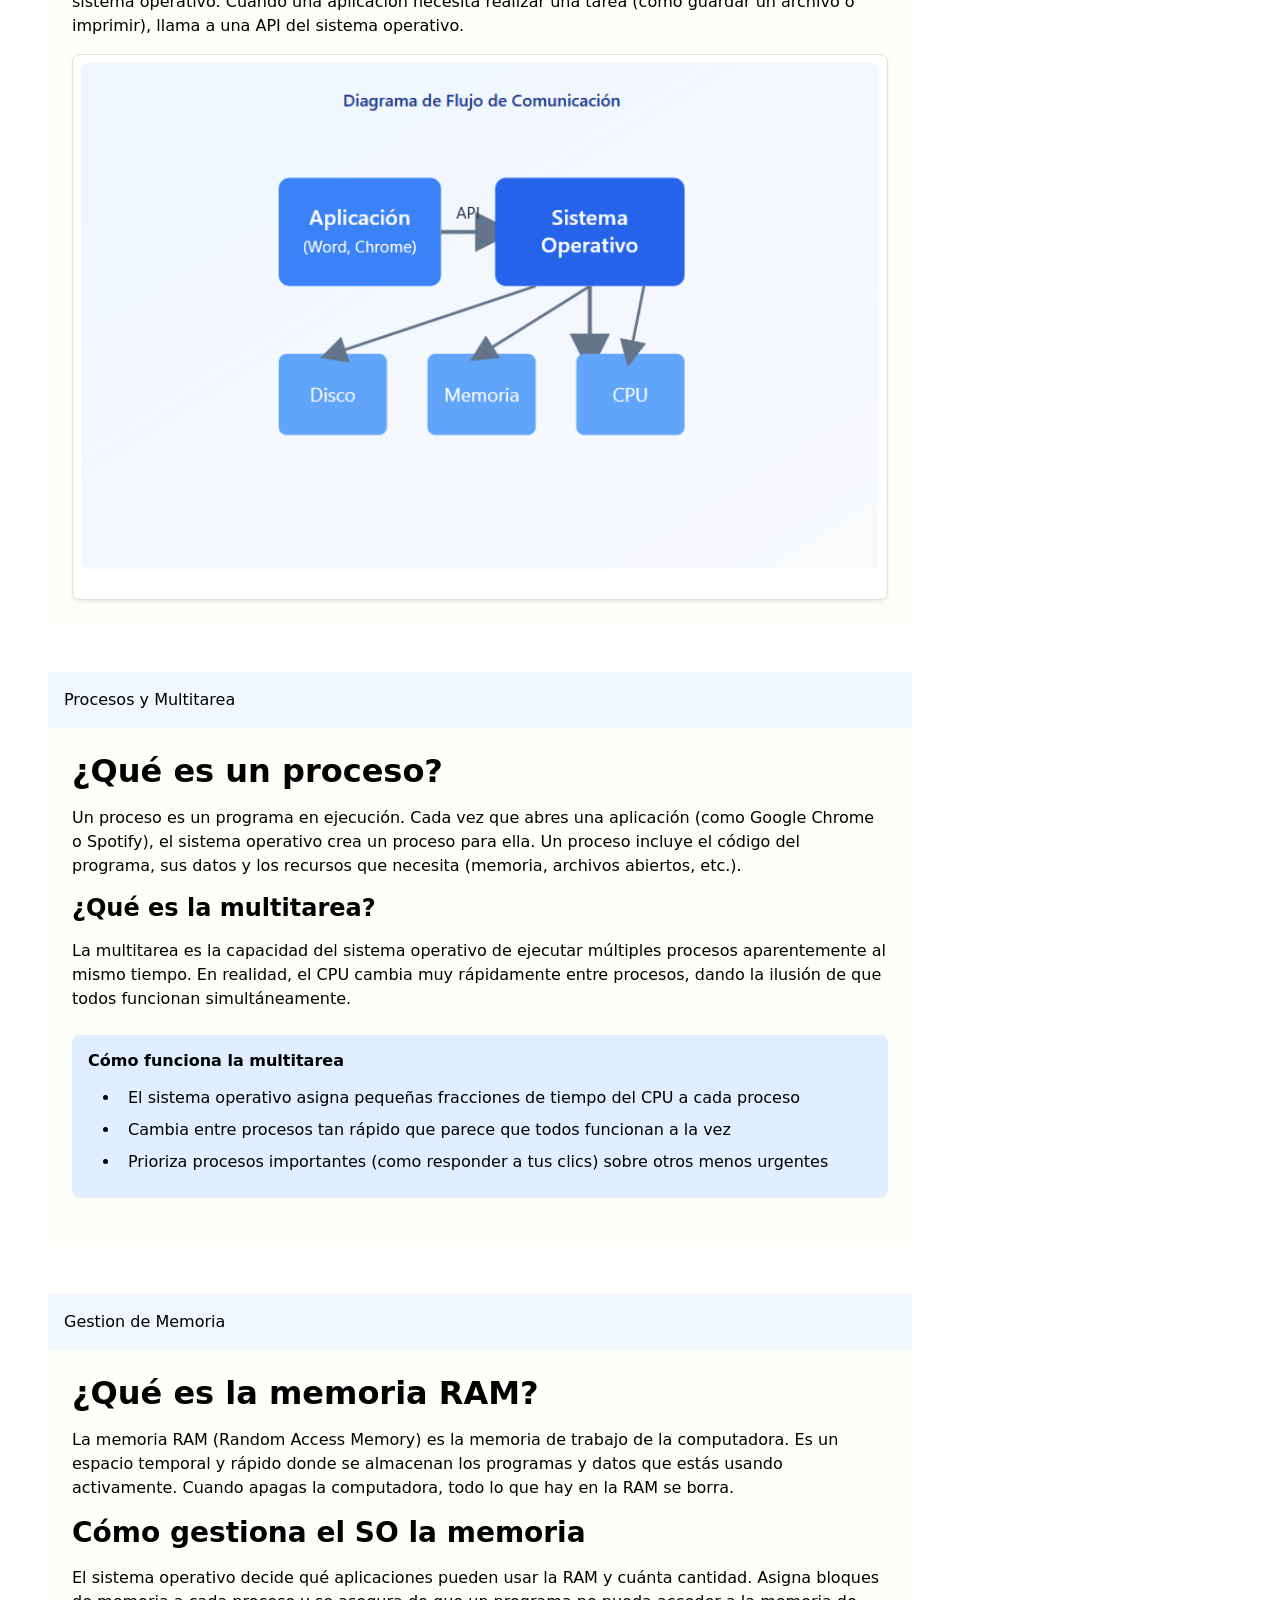
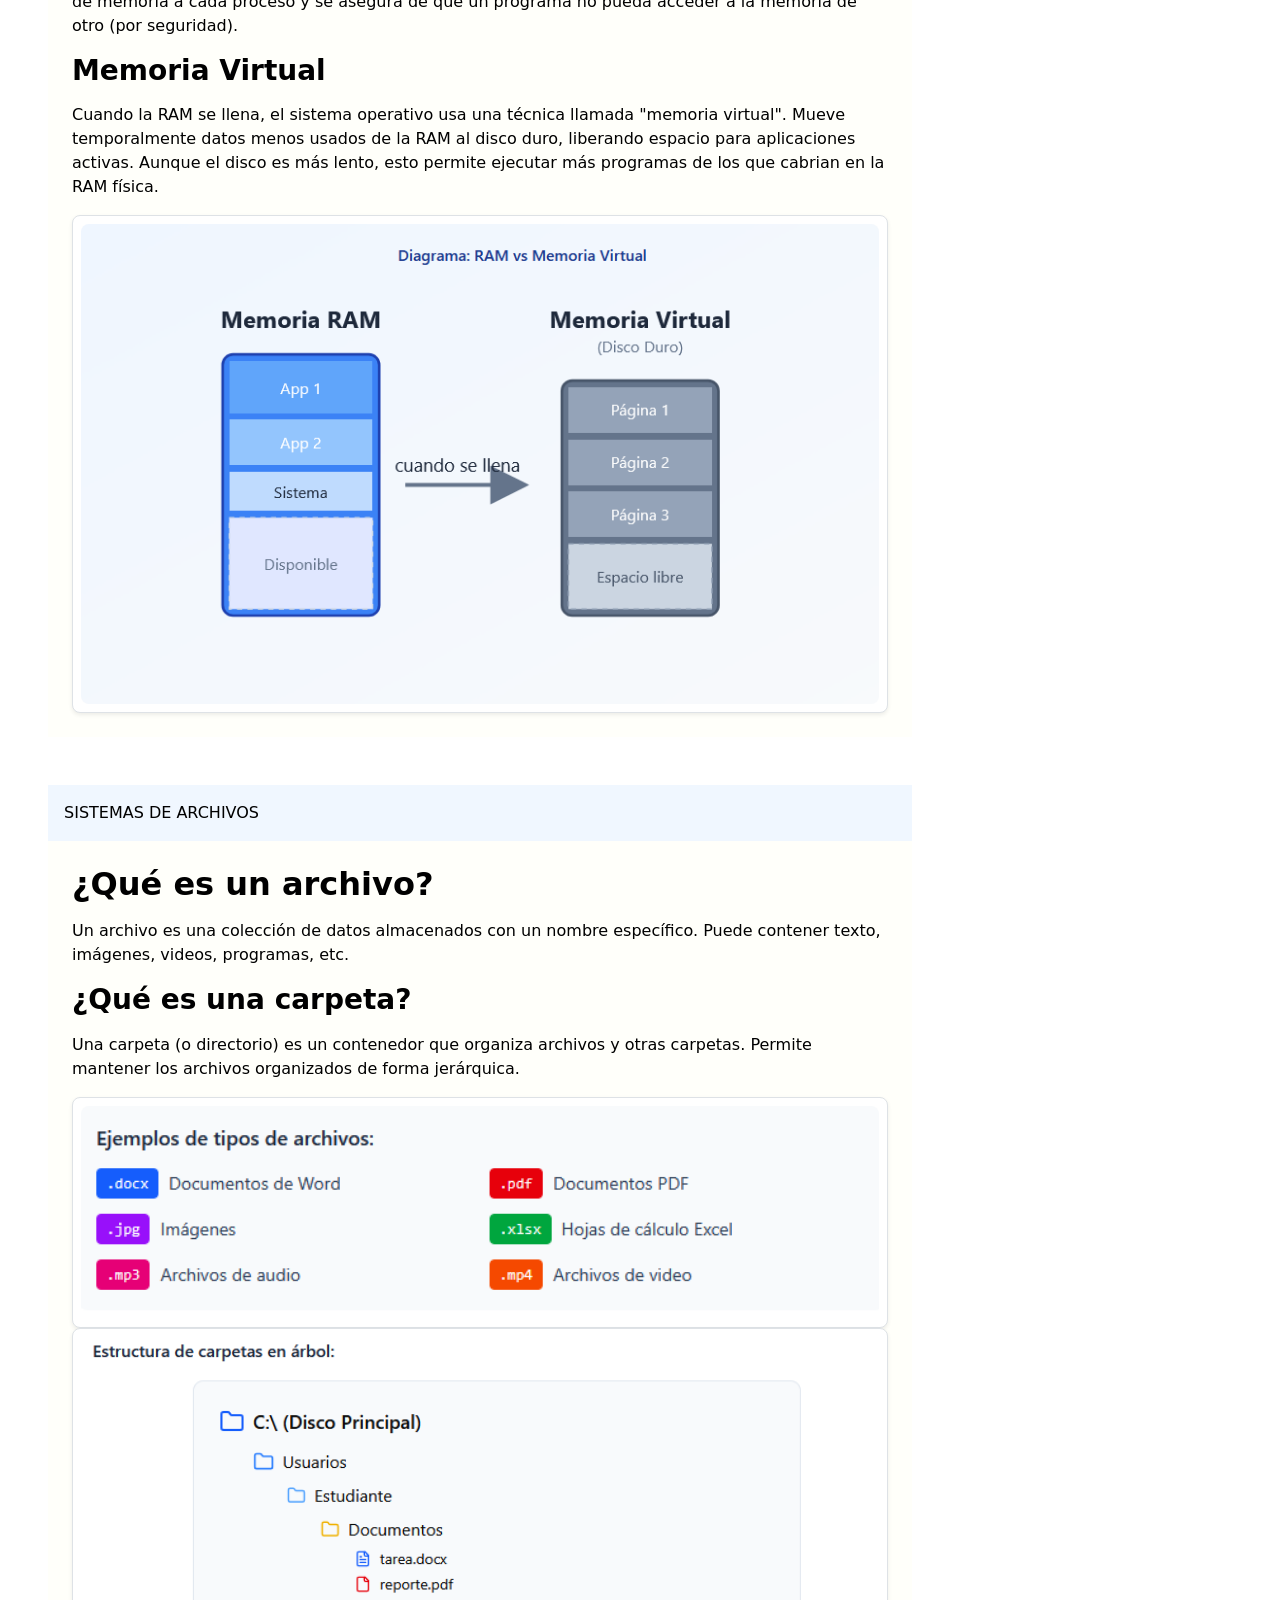
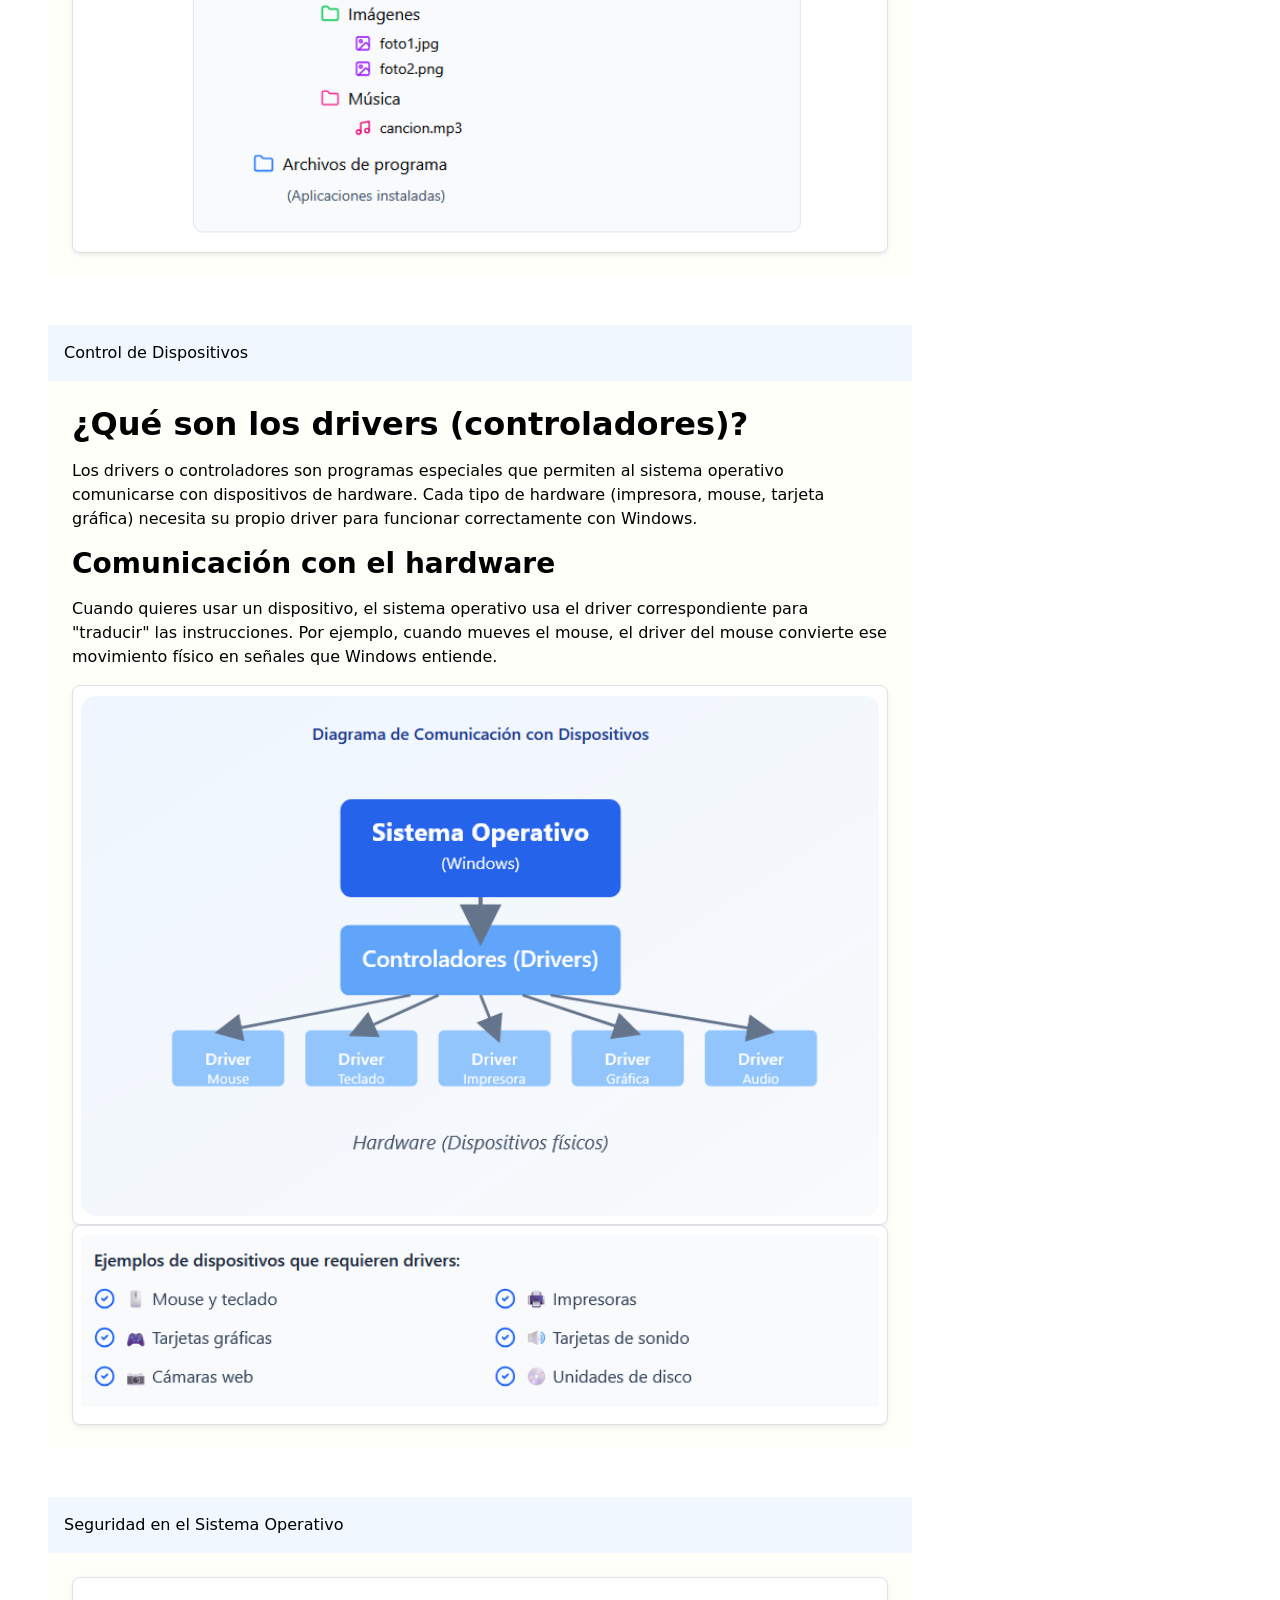
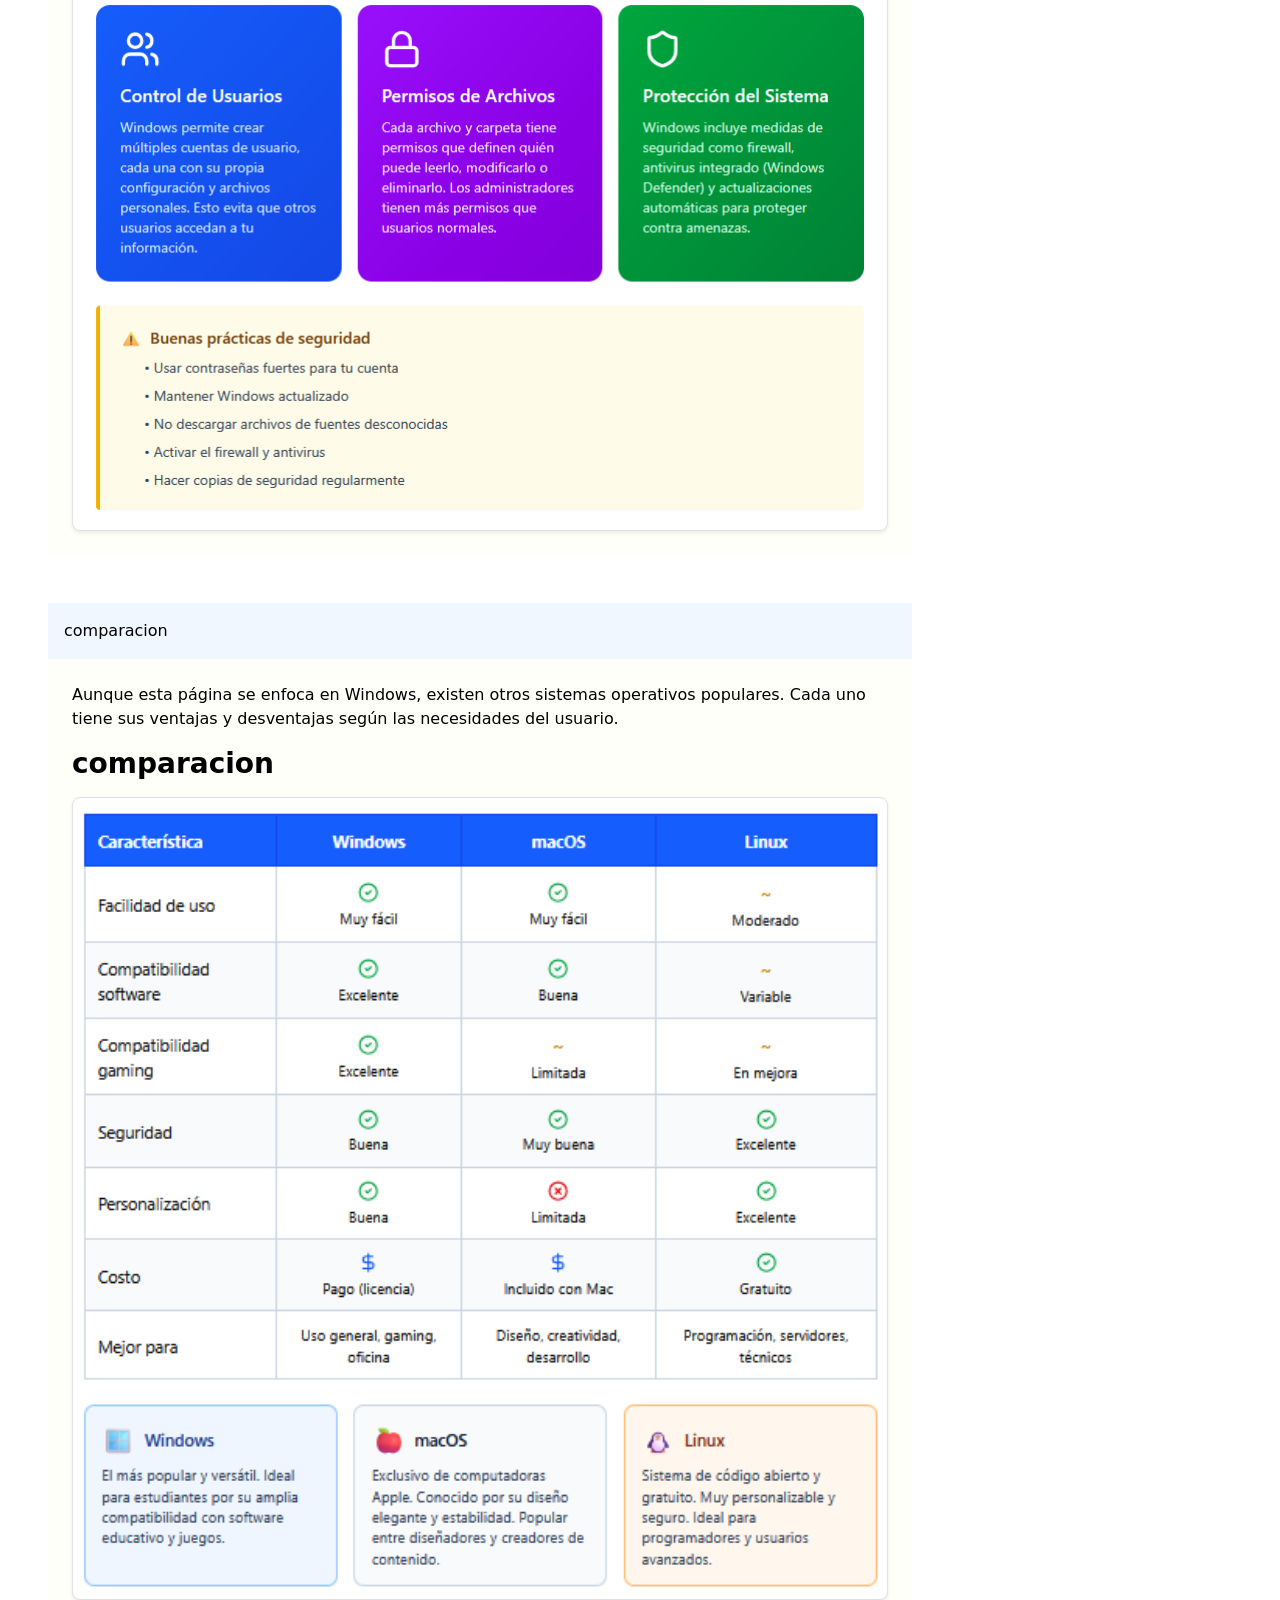
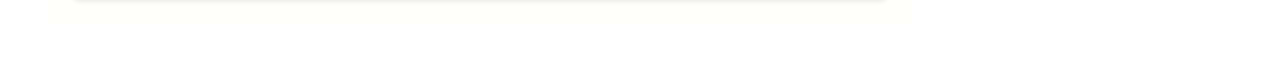
==== commit d5d5bb3a: "img informativas Se agregaron imagenes de informacion" ====
--- a/omega/index.html
+++ b/omega/index.html
@@ -355,6 +355,14 @@
                                 <p>Una carpeta (o directorio) es un contenedor que organiza archivos y otras
                                     carpetas. Permite mantener los archivos organizados de forma jerárquica.
                                 </p>
+                                <div class="img-container p-2 border rounded-3 bg-white shadow-sm">
+                                    <img src="assets/img/tipo de archivos.png" alt="Tipos de archivos   "
+                                        class="img-fluid rounded-2 w-100 rounded-3" style="display: block;">
+                                </div>
+                                <div class="img-container p-2 border rounded-3 bg-white shadow-sm">
+                                    <img src="assets/img/Estructura de archivos.png" alt="Estructura de archivos"
+                                        class="img-fluid rounded-2 w-100 rounded-3" style="display: block;">
+                                </div>
                             </div>
                         </section>
 
@@ -377,6 +385,14 @@
                                     mouse, el driver del mouse convierte ese movimiento físico en señales que
                                     Windows entiende.
                                 </p>
+                                <div class="img-container p-2 border rounded-3 bg-white shadow-sm">
+                                    <img src="assets/img/diagrama de comunicacion.png" alt="diagrama de comunicacion"
+                                        class="img-fluid rounded-2 w-100 rounded-3" style="display: block;">
+                                </div>
+                                <div class="img-container p-2 border rounded-3 bg-white shadow-sm">
+                                    <img src="assets/img/ejemplos de dispositivos.png" alt="ejemplos de dispositivos "
+                                        class="img-fluid rounded-2 w-100 rounded-3" style="display: block;">
+                                </div>
                             </div>
                         </section>
 
@@ -388,34 +404,11 @@
                             </header>
 
                             <div class="card-body p-4">
-                                <h2 class="h4 fw-bold mb-3">
-                                    Es hablar de las murallas y guardias que protegen tu
-                                    información.</h2>
-                                     No se trata solo de tener un antivirus, es un enfoque por capas
-                                    diseñado para proteger el hardware, los datos y la privacidad del usuario frente a
-                                    amenazas internas y externas.
-                                <p>
-                                <div class="card-body p-4">
-                                    <h2 class="h4 fw-bold mb-3">Seguridad</h2>
-                                    <p> Los Tres Pilares : CIA
-                                        Para que un sistema se considere seguro, debe cumplir con la tríada CIA (por sus
-                                        siglas en inglés):
-
-                                        Confidencialidad: Solo las personas autorizadas pueden ver la información.
-
-                                        Integridad: La información no debe ser alterada sin autorización.
-
-                                        Disponibilidad: El sistema y los datos deben estar listos para usarse cuando se
-                                        necesiten.
-                                    </p>
-                                </div>
-                                <h2 class="fw-bold mb-3">seguridad</h2>
-                                <p>Lorem ipsum dolor sit amet, consectetur adipisicing elit. Distinctio, explicabo sunt.
-                                    Blanditiis nulla modi aliquid accusamus consequuntur sit error sed quod quaerat
-                                    officia fugiat laudantium pariatur, saepe natus, eos reiciendis.</p>
-                                <h2 class="h3 fw-bold mb-3">seguridad</h2>
-                                <p>palabras</p>
-
+                                <div class="img-container p-2 border rounded-3 bg-white shadow-sm">
+                                    <img src="assets/img/seguridad.png" alt="seguridad"
+                                        class="img-fluid rounded-2 w-100 rounded-3" style="display: block;">
+                                </div>
+                            </div>
                         </section>
 
                         <!--COMPARACION DE SISTEMAS OPERATIVOS-->
@@ -426,28 +419,12 @@
                             </div>
 
                             <div class="card-body p-4">
-                                <h2 class="h4 fw-bold mb-3"> Nivel de Amenaza:</h2>
-                                <p> Windows es el más atacado, Linux es el
-                                    menos afectado por malware de escritorio.
-
-
-                                    Gestión de Privilegios: Linux y macOS son más estrictos desde su núcleo (basados en
-                                    Unix) lo que impide que un error del usuario destruya el sistema completo.
-
-
-                                    Privacidad: Linux es el único que garantiza anonimato total; Windows recolecta la
-                                    mayor cantidad de datos de uso (telemetría).
-
-
-                                    Actualizaciones: Windows es el más intrusivo con los reinicios; macOS es el más
-                                    lento en lanzar parches, Linux es el más rápido gracias a su comunidad.
-                                
-                                     <div class="card-body p-4">
-                                    <h2 class="h4 fw-bold mb-3">¿Cuál es el más seguro?</h2>
-                                    <p>No existe el sistema impenetrable, pero macOS es el más seguro para el usuario
-                                        que no quiere configurar nada, mientras que Linux es el más seguro para quien
-                                        sabe administrar sus propios permisos.
-                                    </p>
+                                <p>Aunque esta página se enfoca en Windows, existen otros sistemas operativos populares.
+                                    Cada uno tiene sus ventajas y desventajas según las necesidades del usuario.</p>
+                                <h2 class="h3 fw-bold mb-3">comparacion</h2>
+                                <div class="img-container p-2 border rounded-3 bg-white shadow-sm">
+                                    <img src="assets/img/comparacion.png" alt="comparacion"
+                                        class="img-fluid rounded-2 w-100 rounded-3" style="display: block;">
                                 </div>
                         </section>
                     </div>
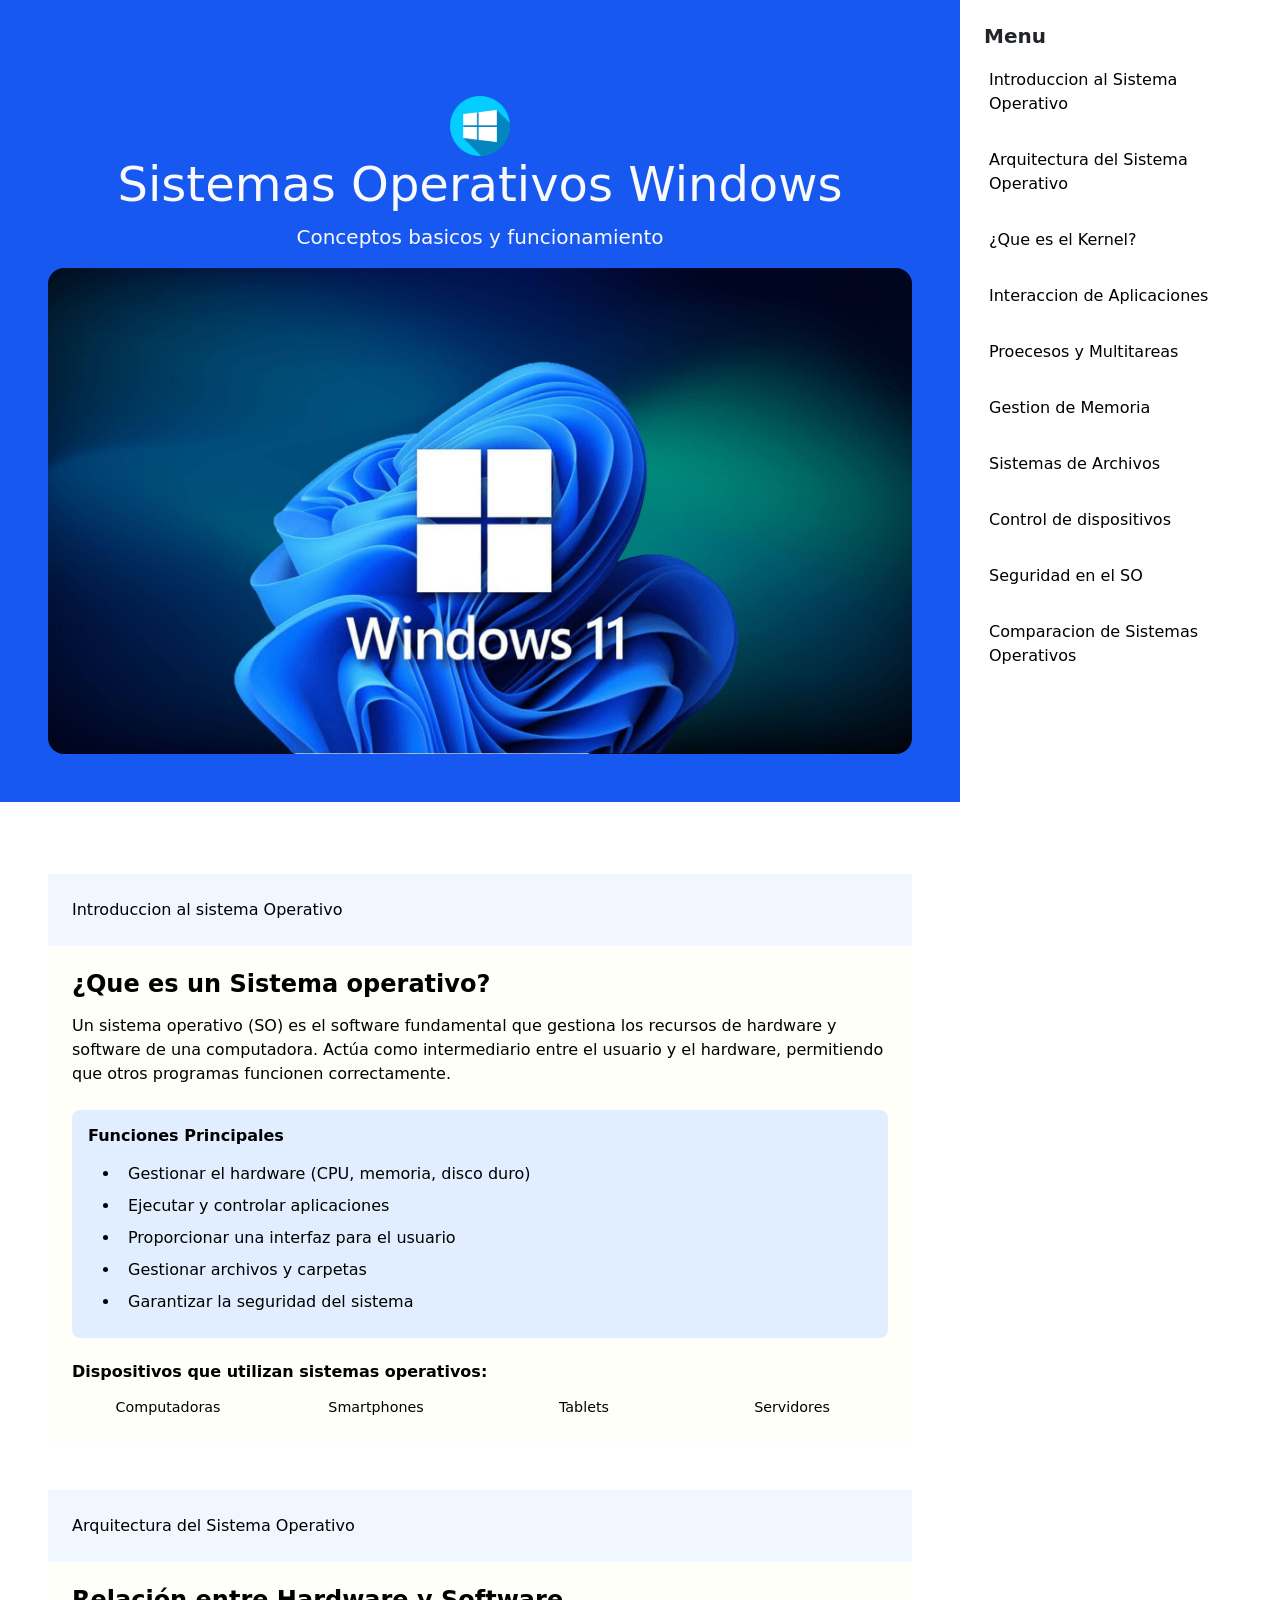
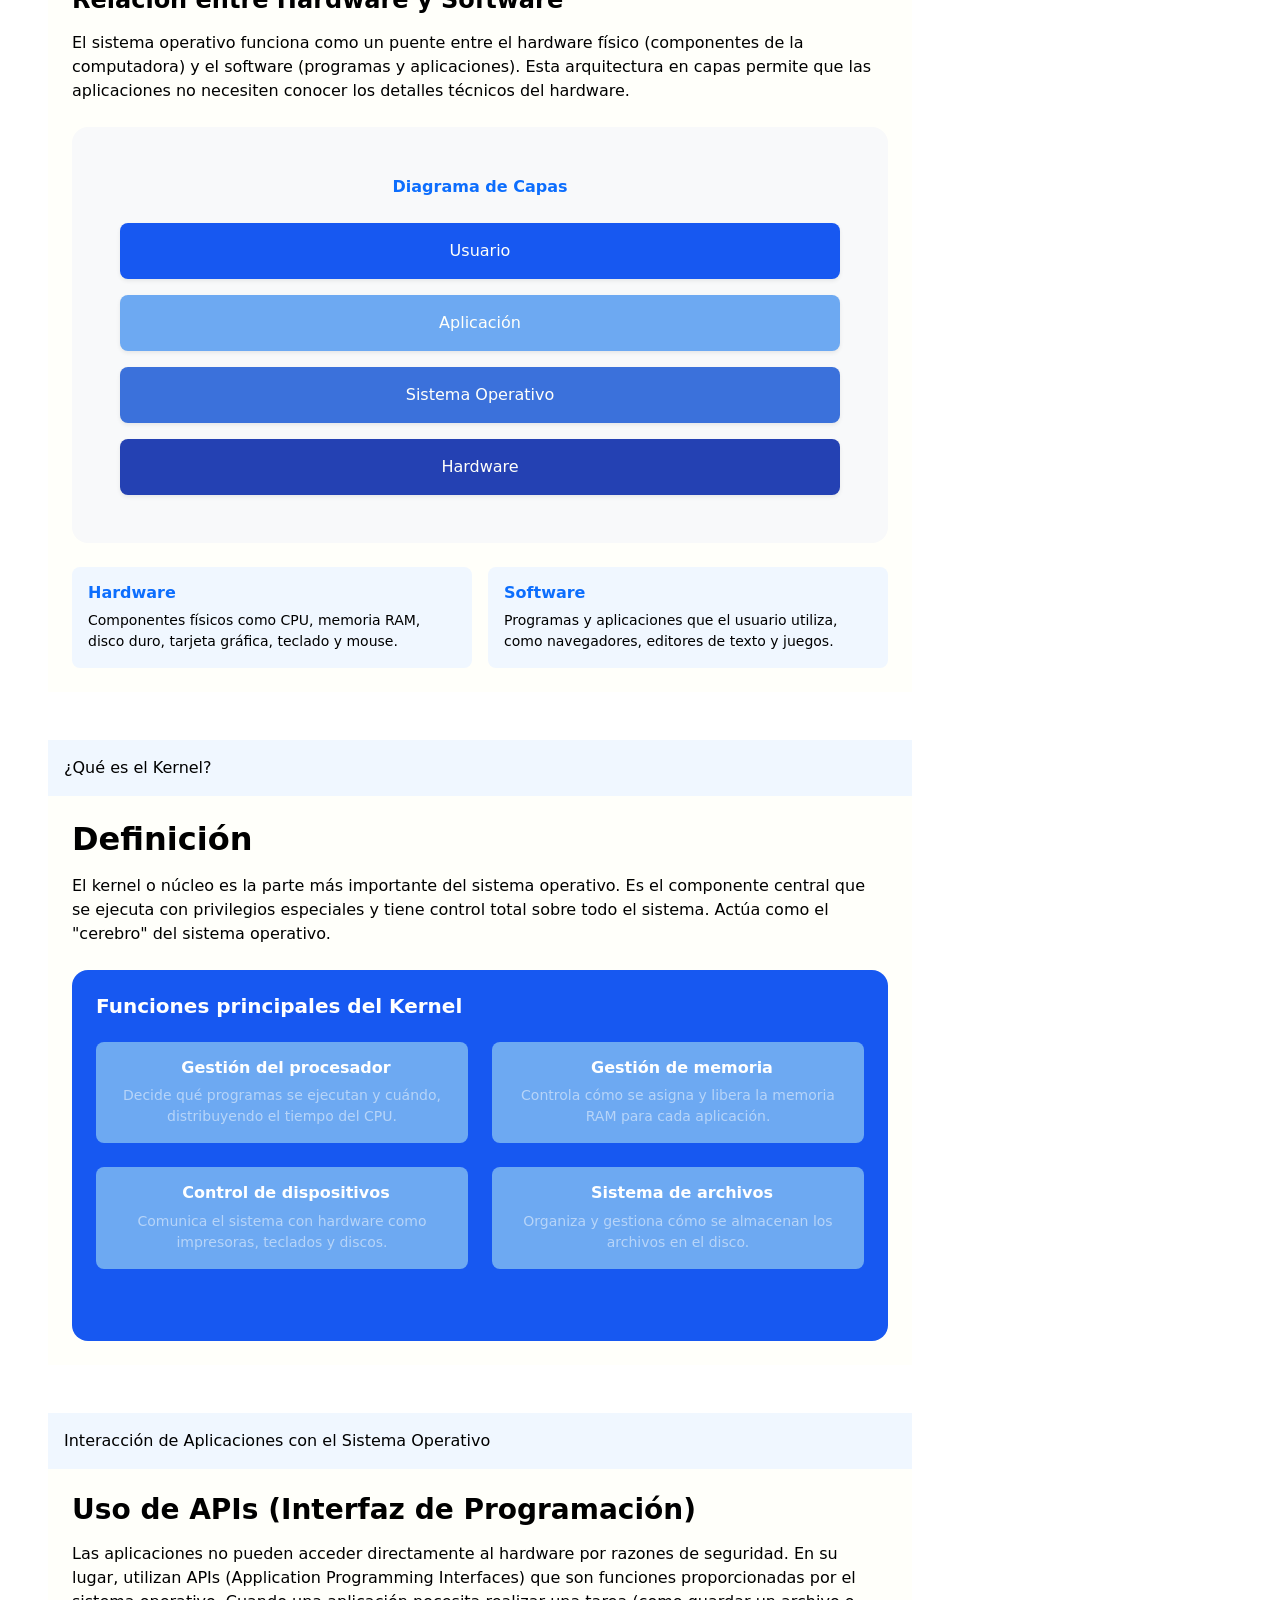
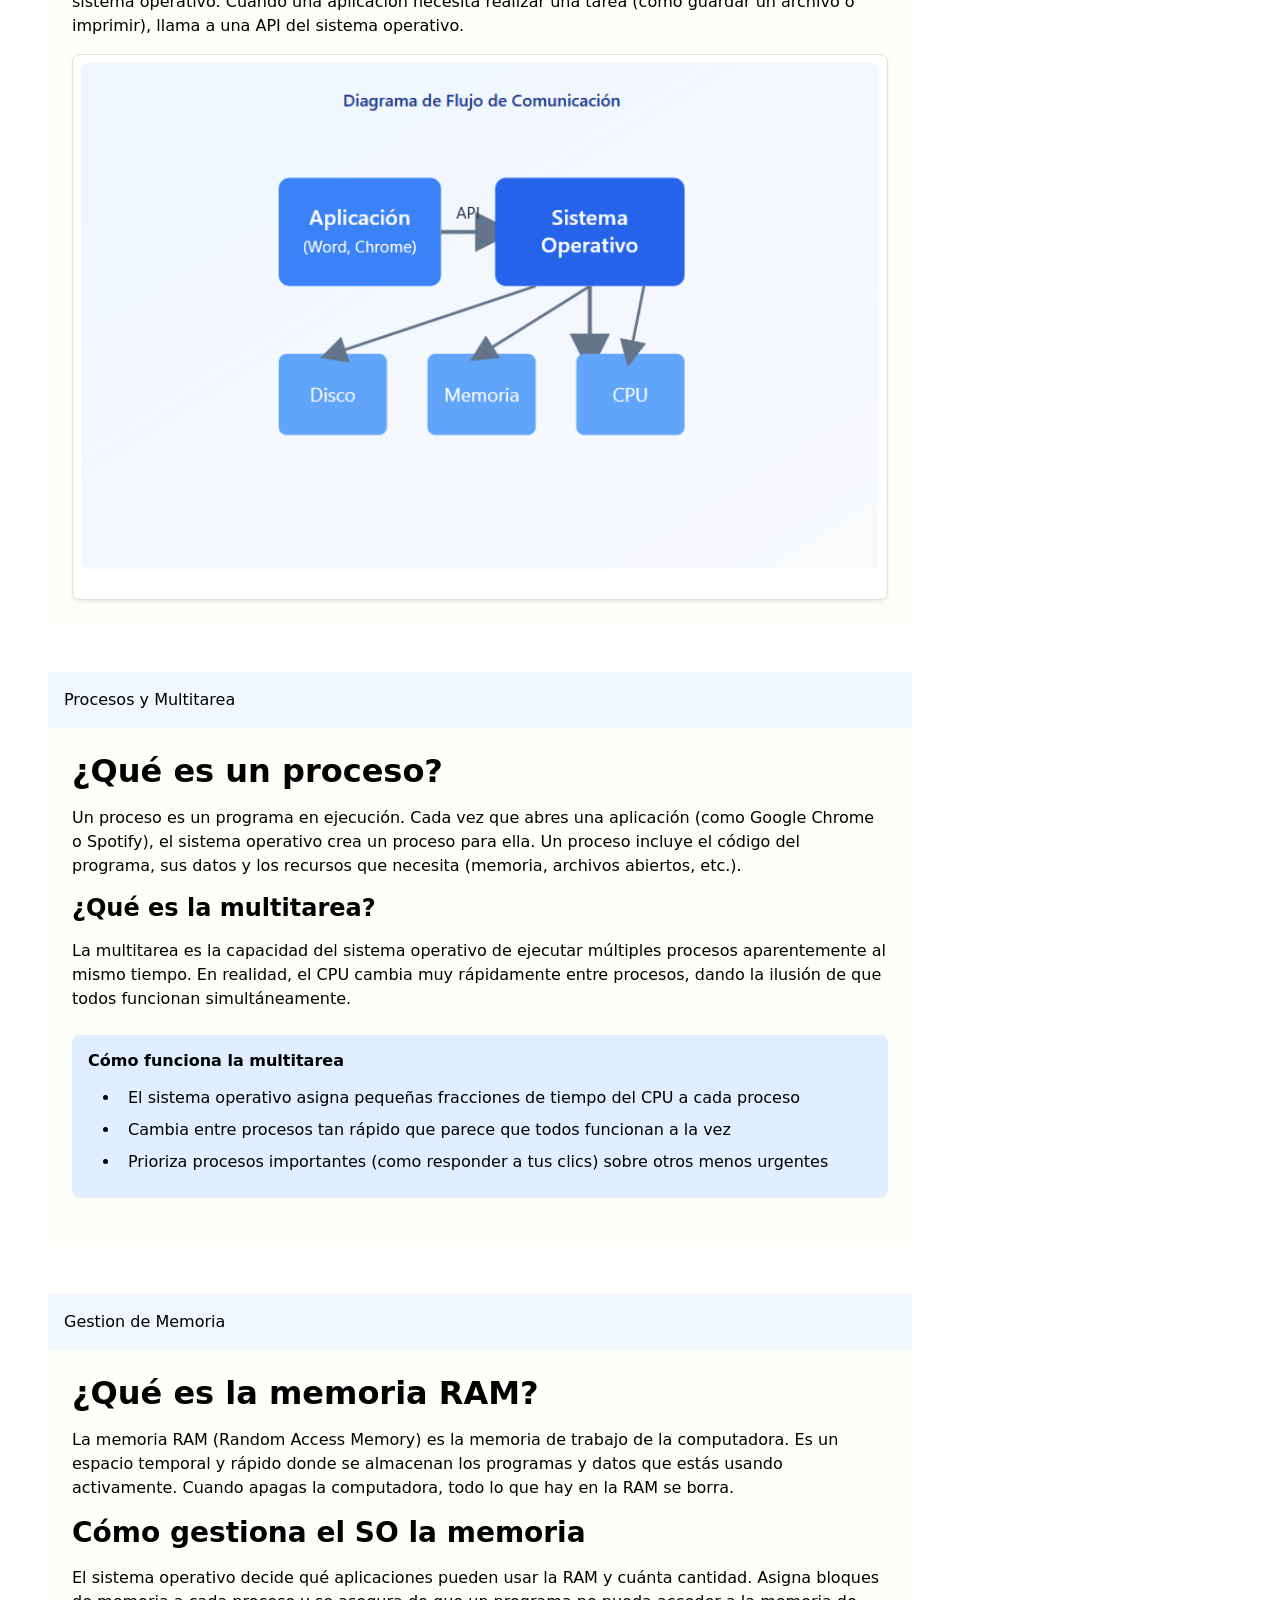
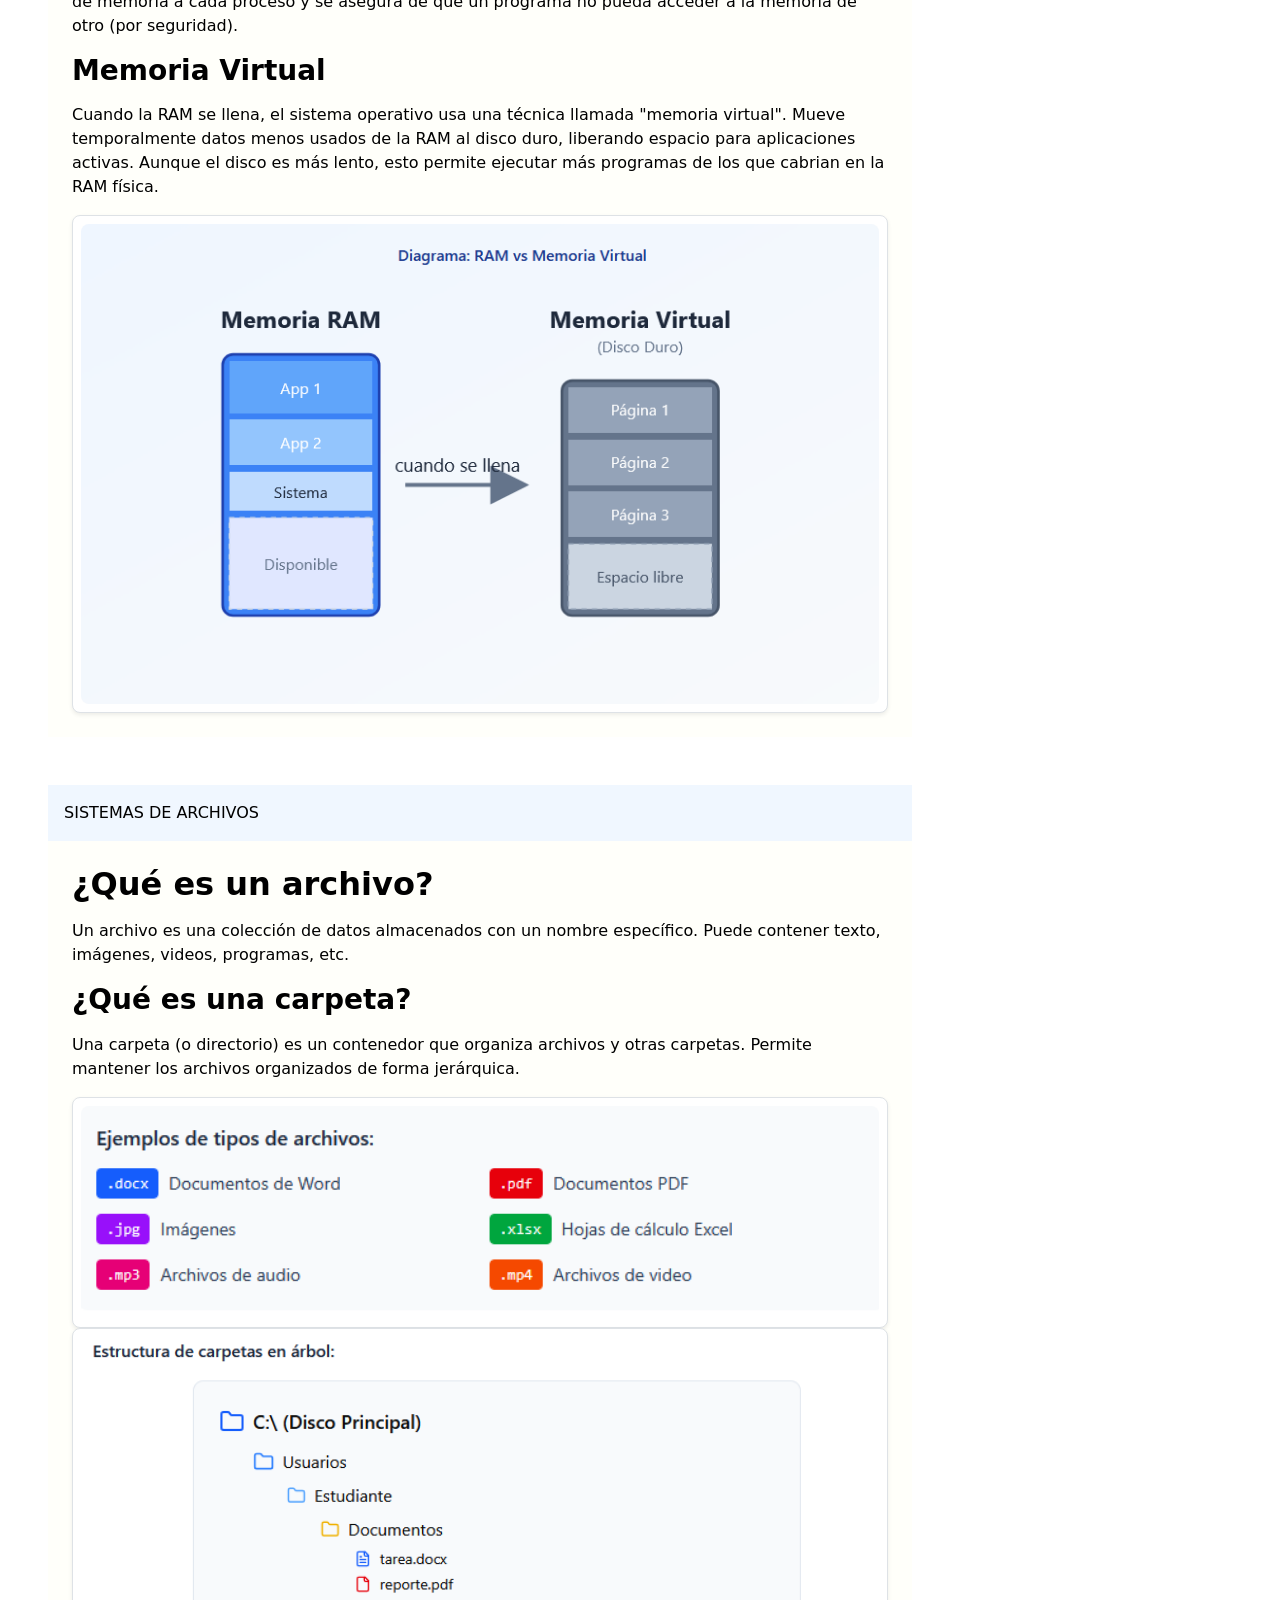
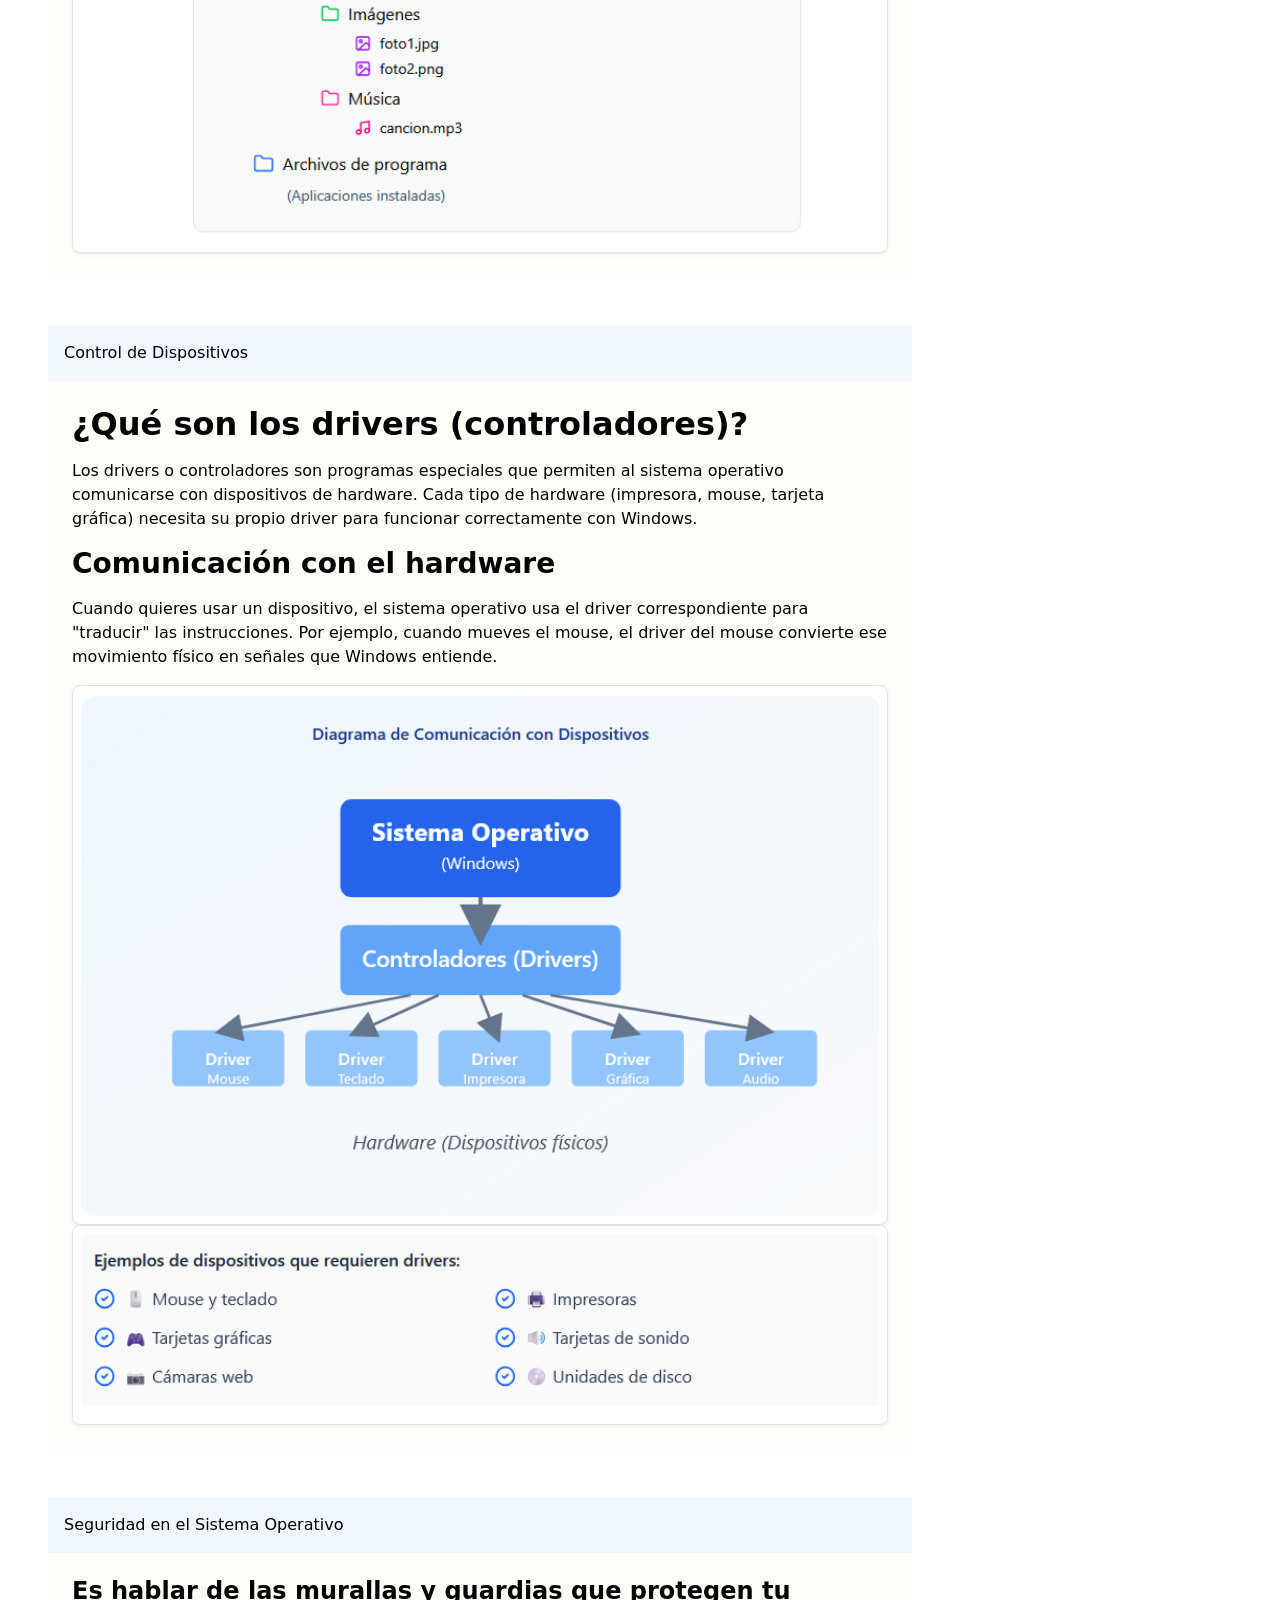
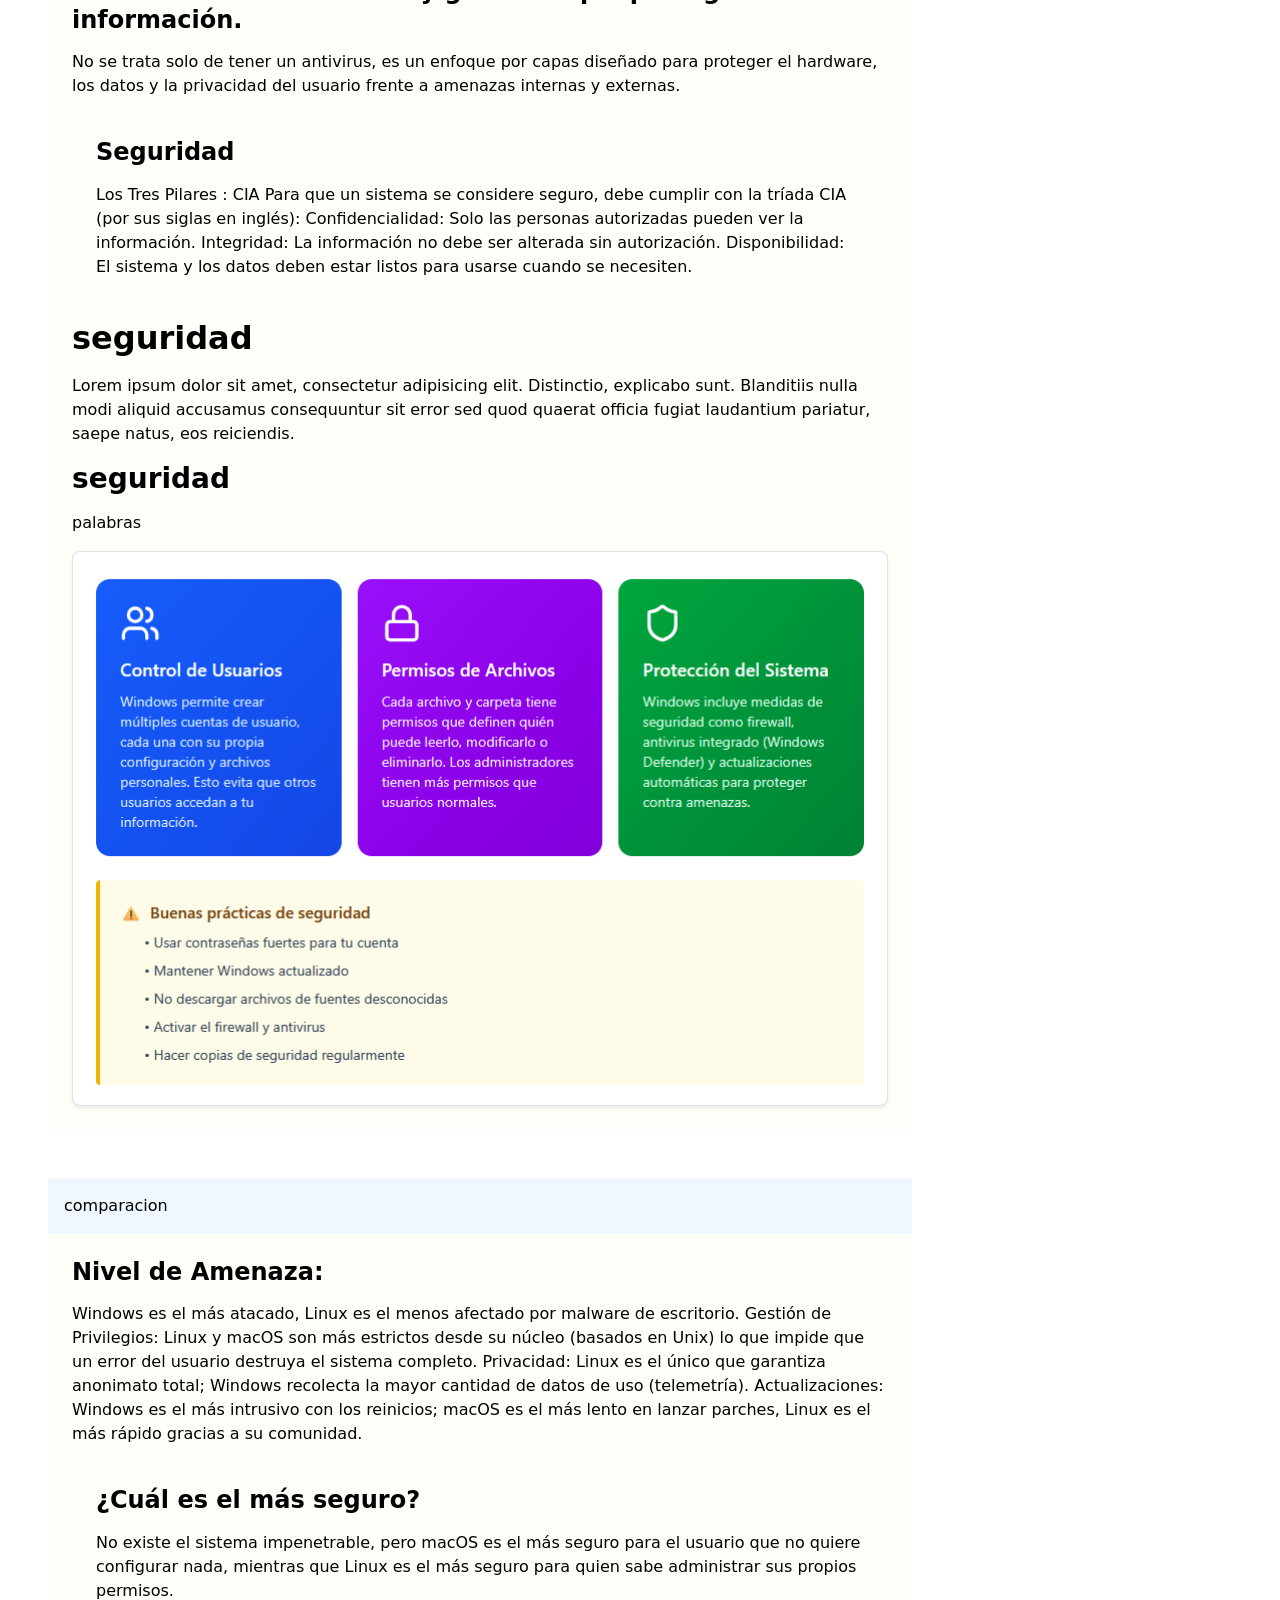
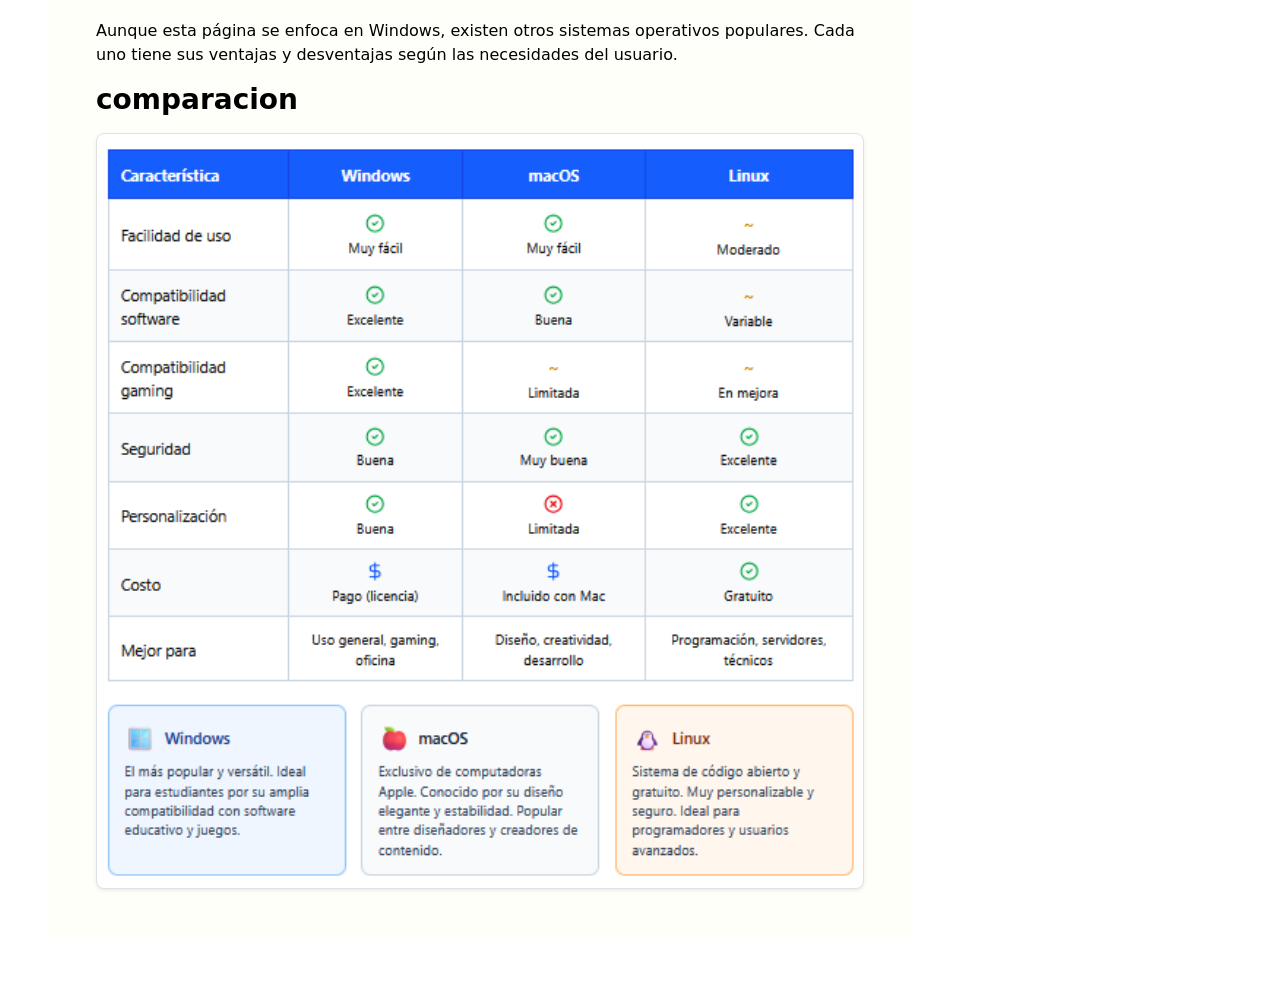
==== commit e93d303f: "Merge branch 'main' of https://github.com/fJavier06/Win11" ====
--- a/omega/index.html
+++ b/omega/index.html
@@ -404,6 +404,34 @@
                             </header>
 
                             <div class="card-body p-4">
+                                <h2 class="h4 fw-bold mb-3">
+                                    Es hablar de las murallas y guardias que protegen tu
+                                    información.</h2>
+                                     No se trata solo de tener un antivirus, es un enfoque por capas
+                                    diseñado para proteger el hardware, los datos y la privacidad del usuario frente a
+                                    amenazas internas y externas.
+                                <p>
+                                <div class="card-body p-4">
+                                    <h2 class="h4 fw-bold mb-3">Seguridad</h2>
+                                    <p> Los Tres Pilares : CIA
+                                        Para que un sistema se considere seguro, debe cumplir con la tríada CIA (por sus
+                                        siglas en inglés):
+
+                                        Confidencialidad: Solo las personas autorizadas pueden ver la información.
+
+                                        Integridad: La información no debe ser alterada sin autorización.
+
+                                        Disponibilidad: El sistema y los datos deben estar listos para usarse cuando se
+                                        necesiten.
+                                    </p>
+                                </div>
+                                <h2 class="fw-bold mb-3">seguridad</h2>
+                                <p>Lorem ipsum dolor sit amet, consectetur adipisicing elit. Distinctio, explicabo sunt.
+                                    Blanditiis nulla modi aliquid accusamus consequuntur sit error sed quod quaerat
+                                    officia fugiat laudantium pariatur, saepe natus, eos reiciendis.</p>
+                                <h2 class="h3 fw-bold mb-3">seguridad</h2>
+                                <p>palabras</p>
+
                                 <div class="img-container p-2 border rounded-3 bg-white shadow-sm">
                                     <img src="assets/img/seguridad.png" alt="seguridad"
                                         class="img-fluid rounded-2 w-100 rounded-3" style="display: block;">
@@ -419,6 +447,28 @@
                             </div>
 
                             <div class="card-body p-4">
+                                <h2 class="h4 fw-bold mb-3"> Nivel de Amenaza:</h2>
+                                <p> Windows es el más atacado, Linux es el
+                                    menos afectado por malware de escritorio.
+
+
+                                    Gestión de Privilegios: Linux y macOS son más estrictos desde su núcleo (basados en
+                                    Unix) lo que impide que un error del usuario destruya el sistema completo.
+
+
+                                    Privacidad: Linux es el único que garantiza anonimato total; Windows recolecta la
+                                    mayor cantidad de datos de uso (telemetría).
+
+
+                                    Actualizaciones: Windows es el más intrusivo con los reinicios; macOS es el más
+                                    lento en lanzar parches, Linux es el más rápido gracias a su comunidad.
+                                
+                                     <div class="card-body p-4">
+                                    <h2 class="h4 fw-bold mb-3">¿Cuál es el más seguro?</h2>
+                                    <p>No existe el sistema impenetrable, pero macOS es el más seguro para el usuario
+                                        que no quiere configurar nada, mientras que Linux es el más seguro para quien
+                                        sabe administrar sus propios permisos.
+                                    </p>
                                 <p>Aunque esta página se enfoca en Windows, existen otros sistemas operativos populares.
                                     Cada uno tiene sus ventajas y desventajas según las necesidades del usuario.</p>
                                 <h2 class="h3 fw-bold mb-3">comparacion</h2>
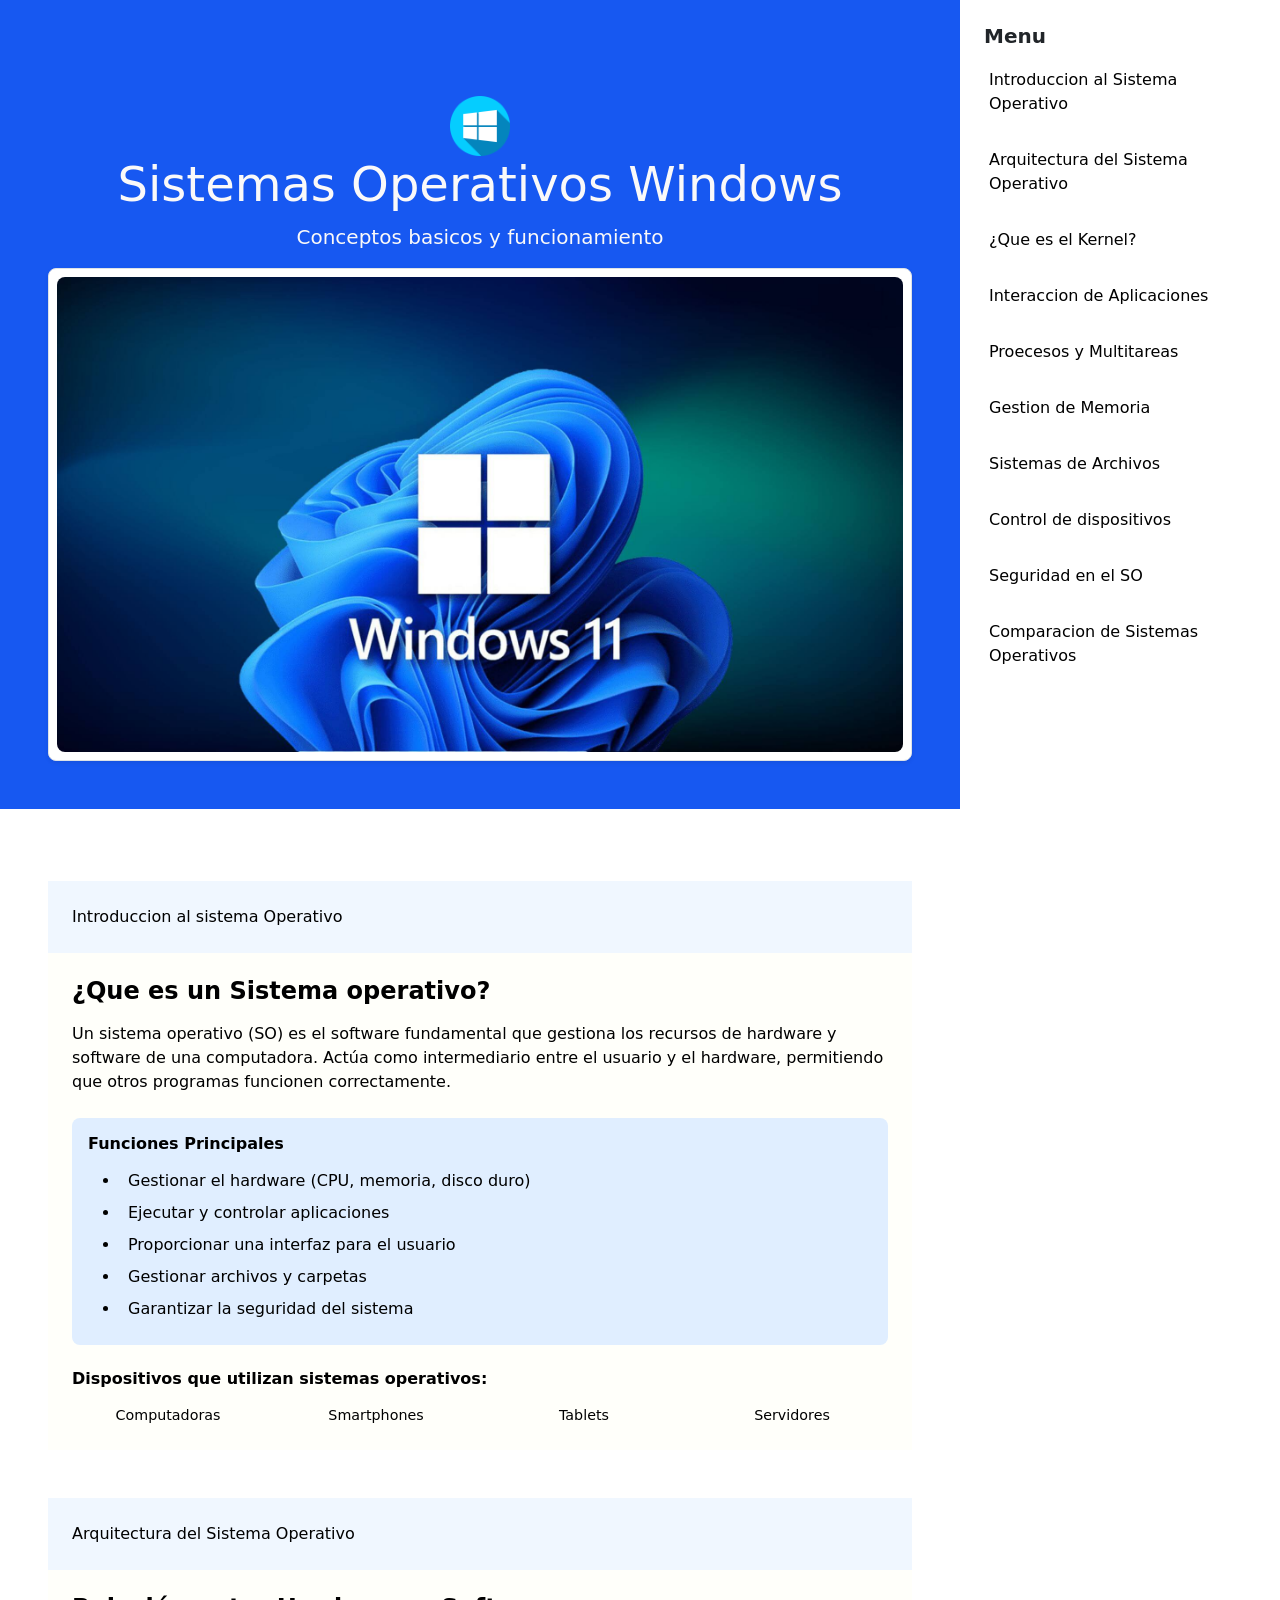
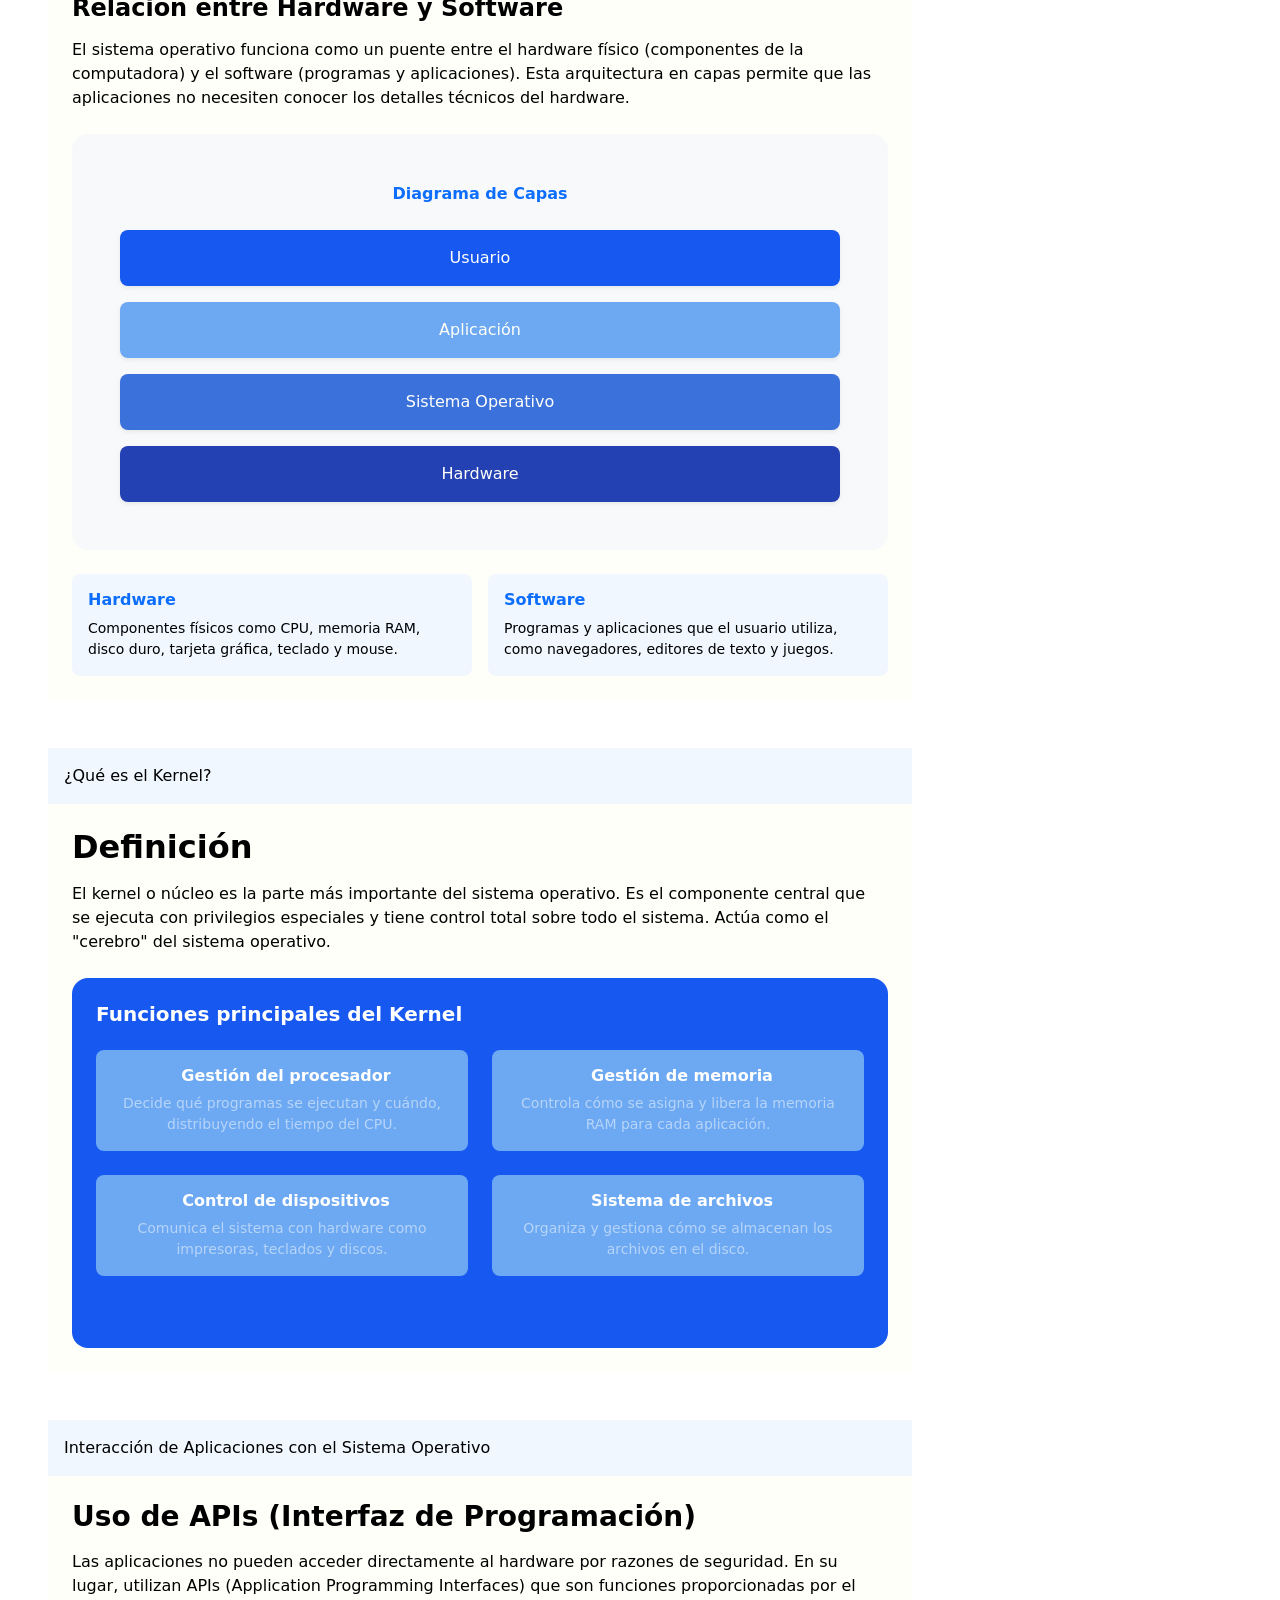
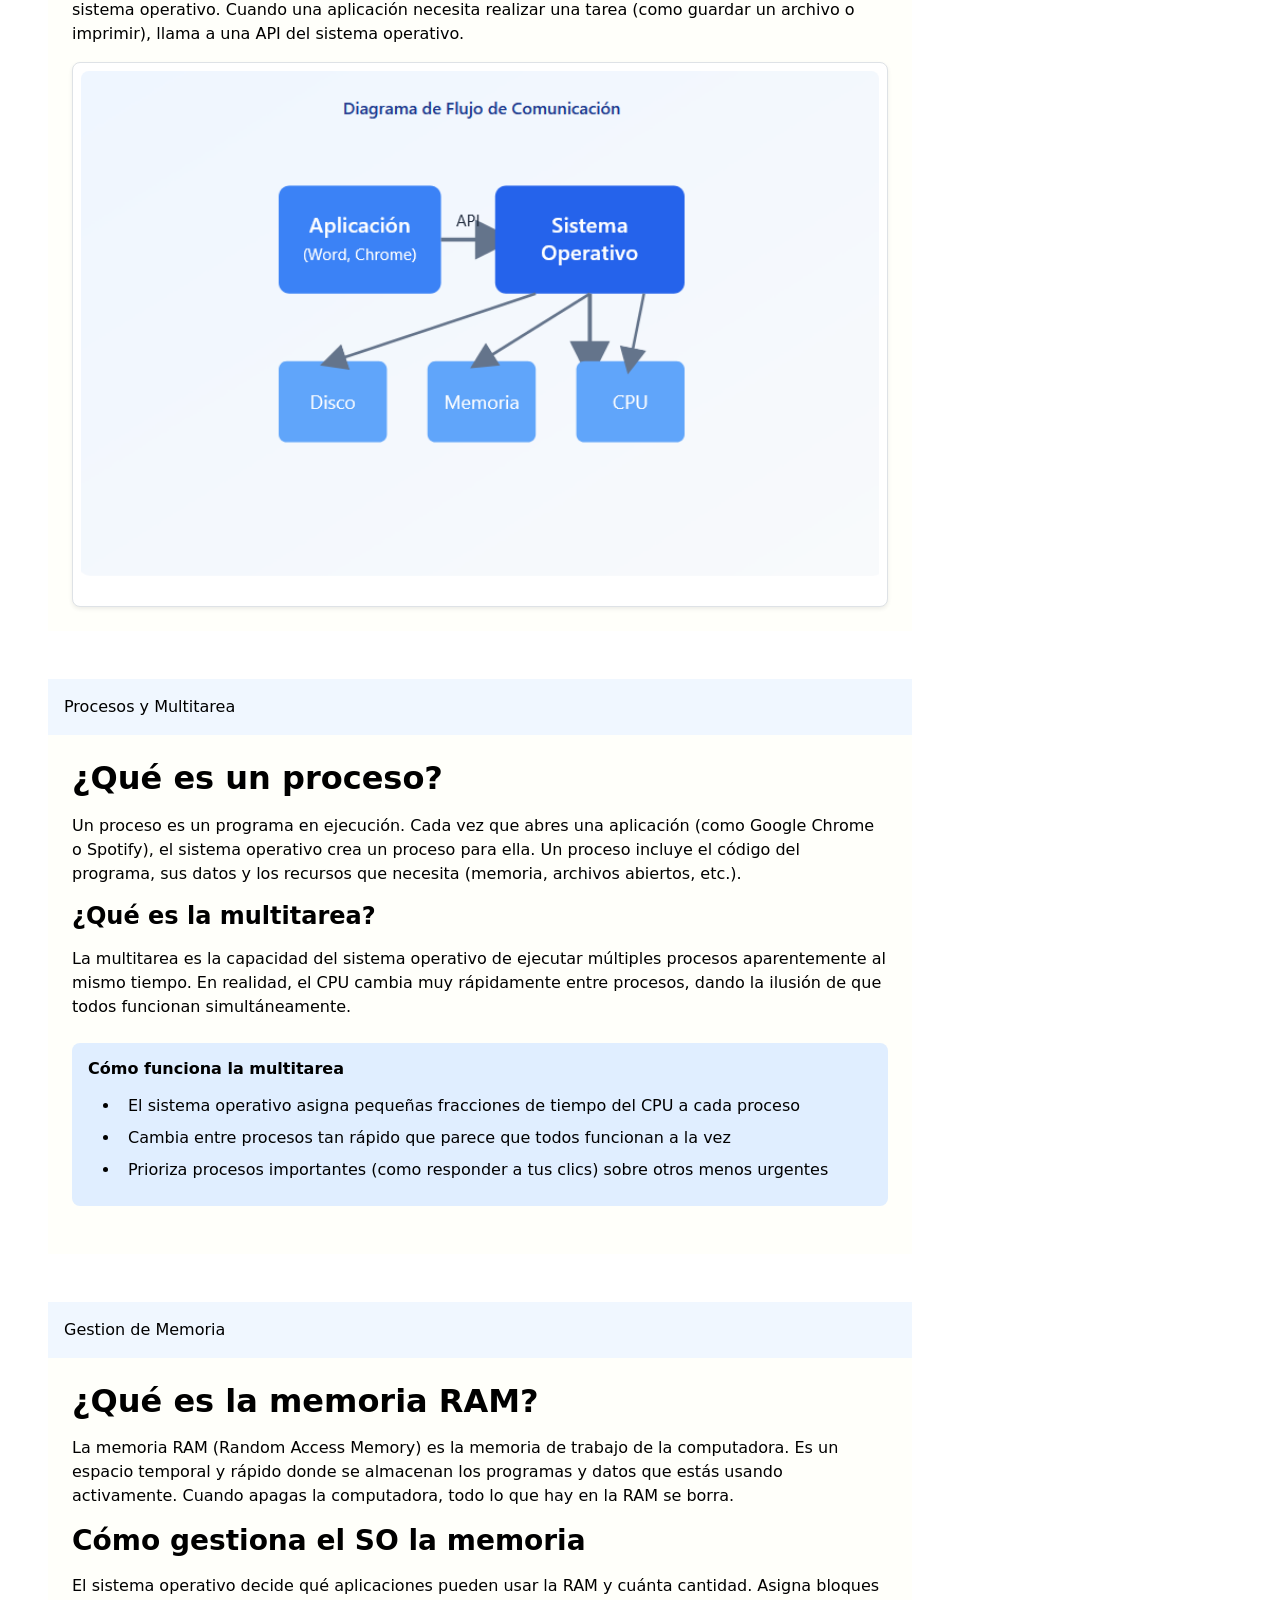
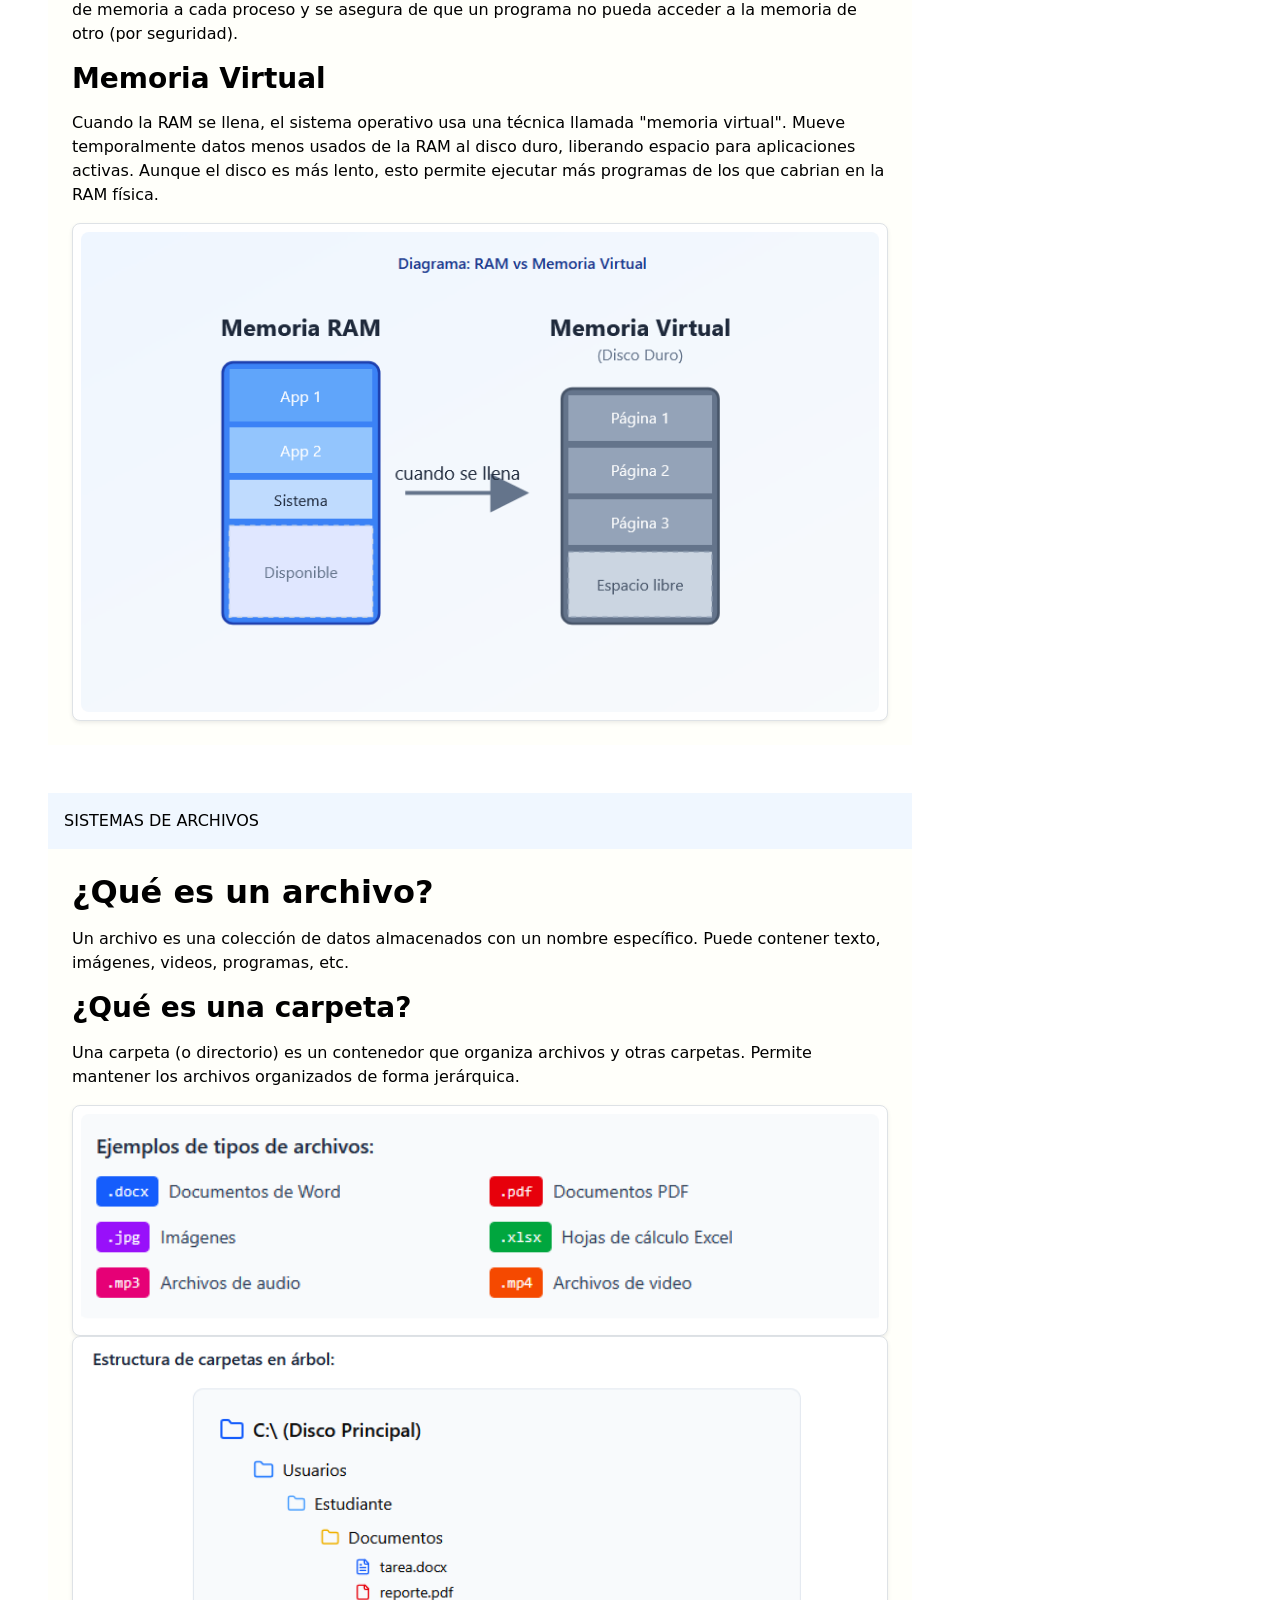
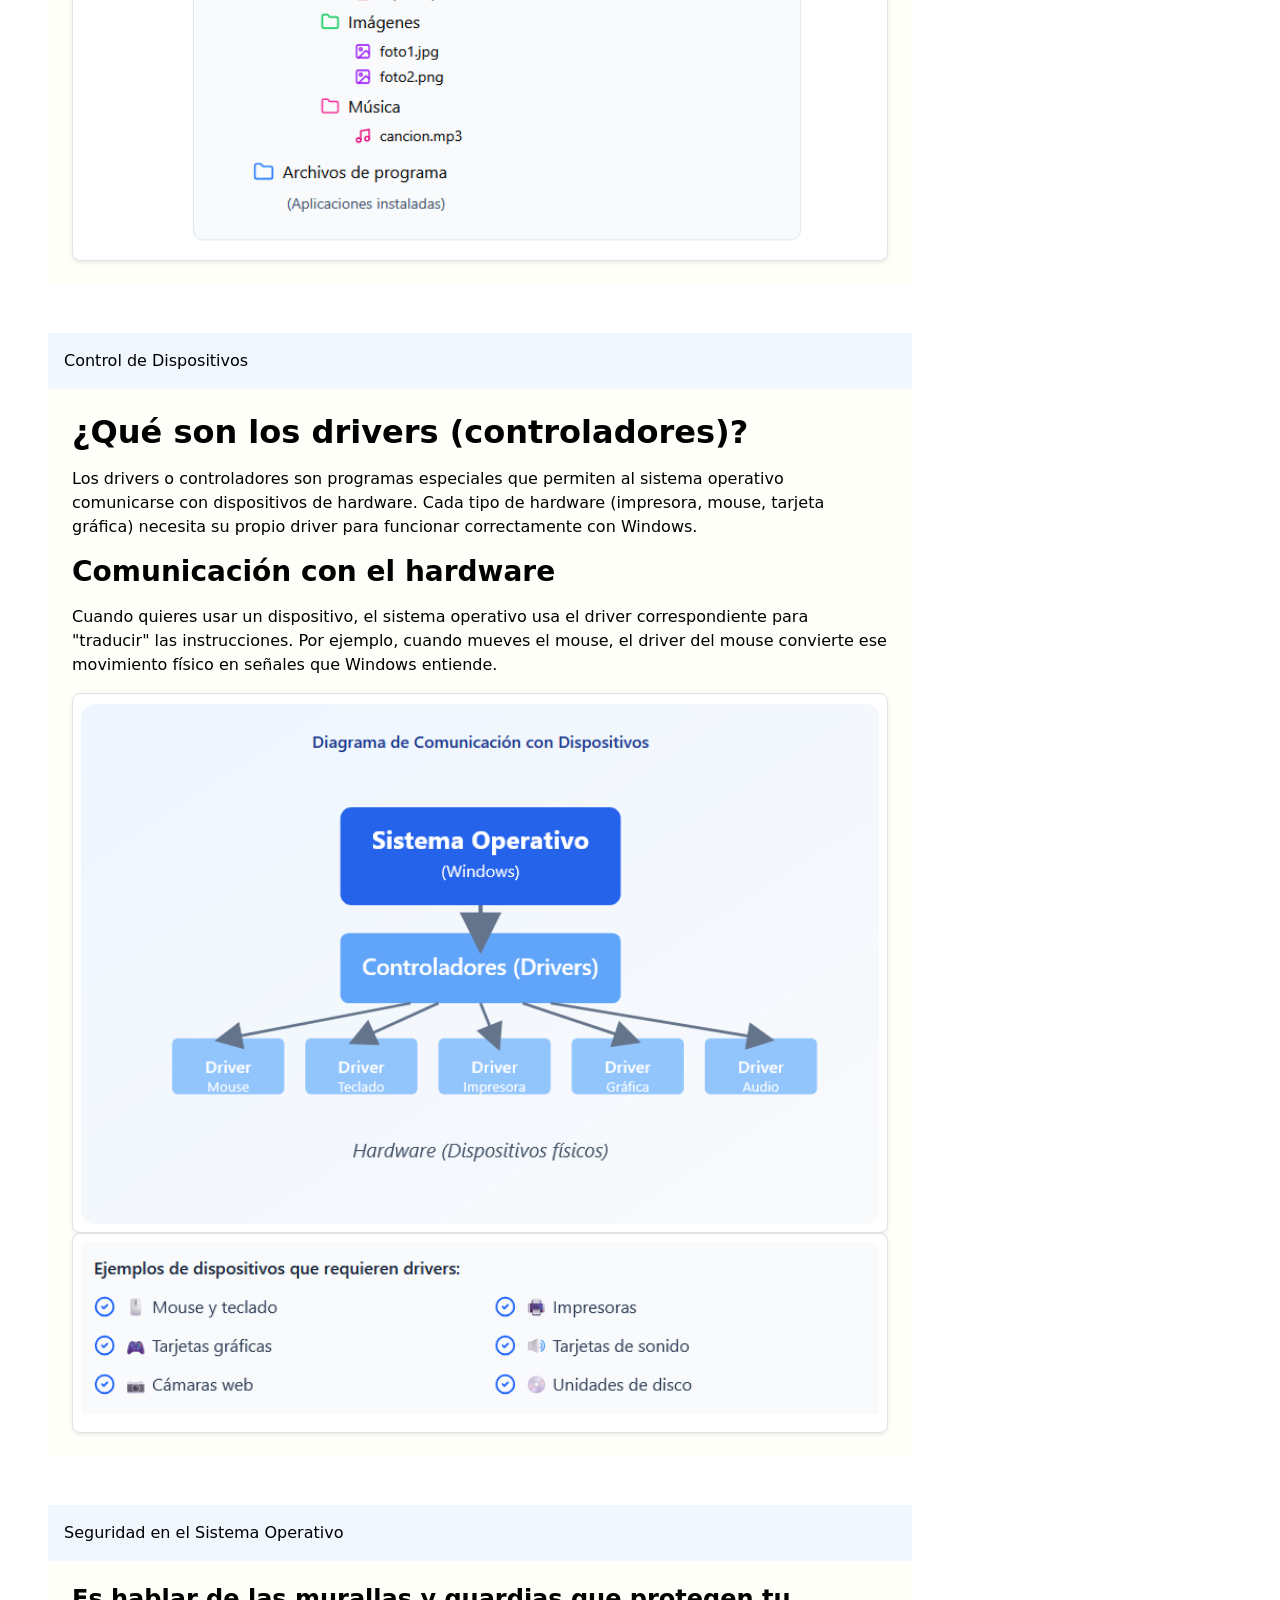
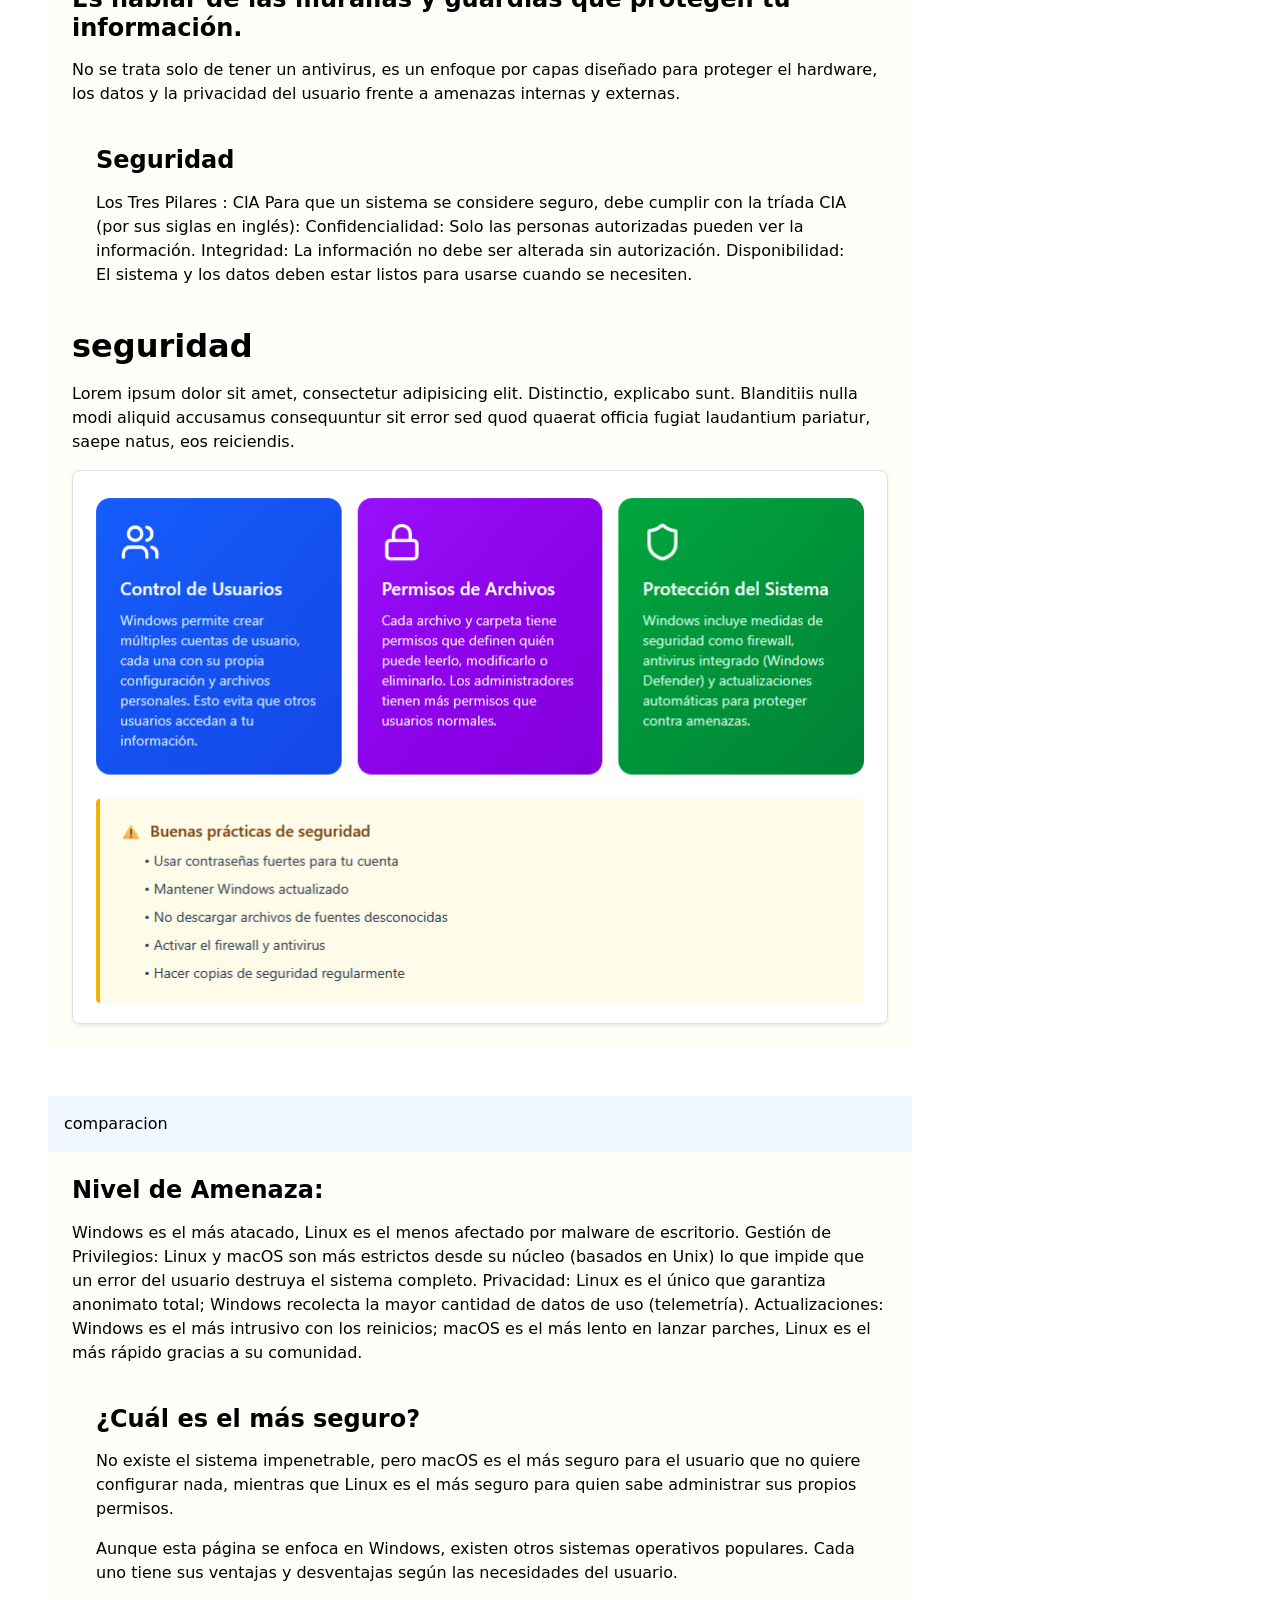
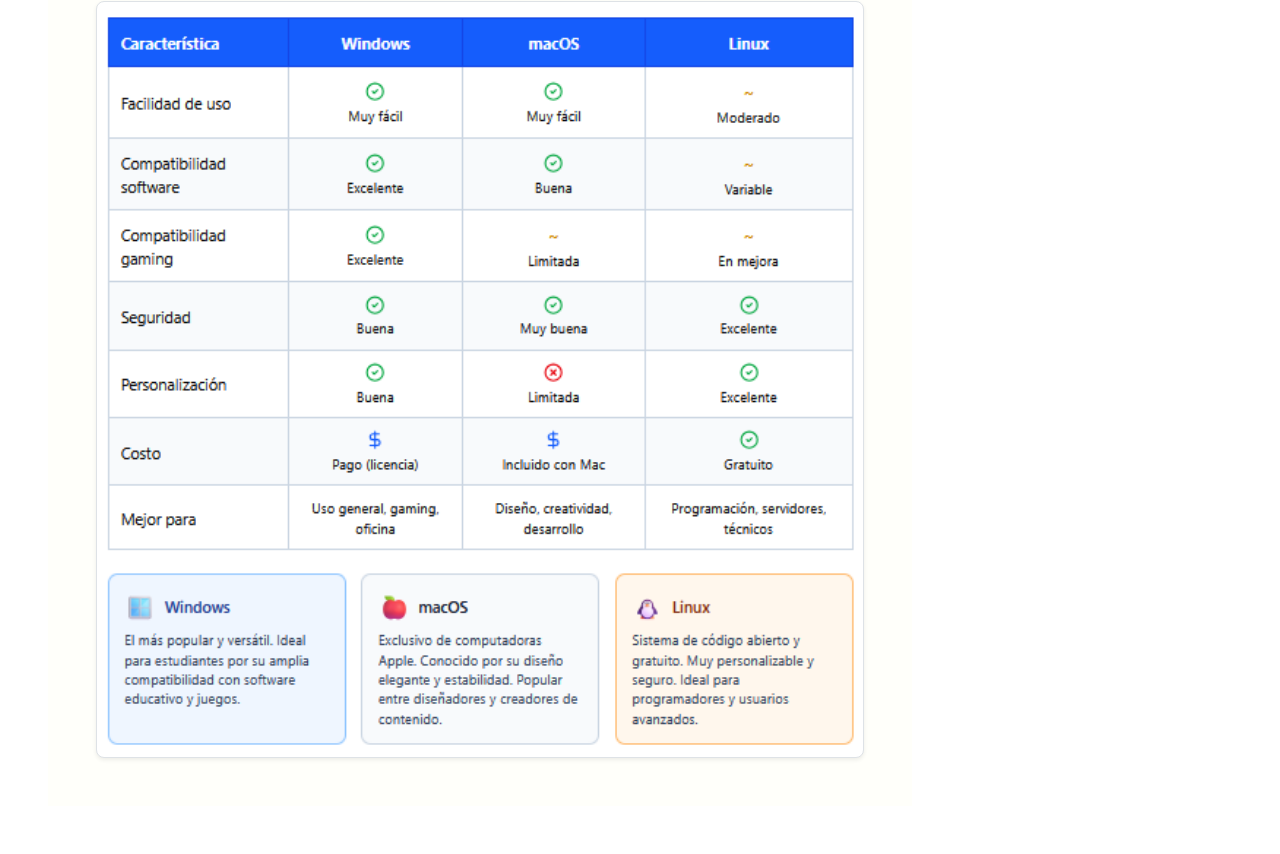
==== commit 71ac0a3b: "responsivo imagen inicial responsiva" ====
--- a/omega/index.html
+++ b/omega/index.html
@@ -50,8 +50,10 @@
                             <p class="lead">Conceptos basicos y funcionamiento</p>
                         </header>
                         <section>
-                            <img src="assets/img/Titulo-win11.jpg" alt="Logotipo Windows 11"
-                                class="img-fluid rounded-4">
+                            <div class="img-container p-2 border rounded-3 bg-white shadow-sm">
+                                    <img src="assets/img/Titulo-win11.jpg" alt="titulo"
+                                        class="img-fluid rounded-2 w-100 rounded-3" style="display: block;">
+                                </div>
                         </section>
                     </div>
 
@@ -429,9 +431,6 @@
                                 <p>Lorem ipsum dolor sit amet, consectetur adipisicing elit. Distinctio, explicabo sunt.
                                     Blanditiis nulla modi aliquid accusamus consequuntur sit error sed quod quaerat
                                     officia fugiat laudantium pariatur, saepe natus, eos reiciendis.</p>
-                                <h2 class="h3 fw-bold mb-3">seguridad</h2>
-                                <p>palabras</p>
-
                                 <div class="img-container p-2 border rounded-3 bg-white shadow-sm">
                                     <img src="assets/img/seguridad.png" alt="seguridad"
                                         class="img-fluid rounded-2 w-100 rounded-3" style="display: block;">
@@ -471,7 +470,6 @@
                                     </p>
                                 <p>Aunque esta página se enfoca en Windows, existen otros sistemas operativos populares.
                                     Cada uno tiene sus ventajas y desventajas según las necesidades del usuario.</p>
-                                <h2 class="h3 fw-bold mb-3">comparacion</h2>
                                 <div class="img-container p-2 border rounded-3 bg-white shadow-sm">
                                     <img src="assets/img/comparacion.png" alt="comparacion"
                                         class="img-fluid rounded-2 w-100 rounded-3" style="display: block;">
